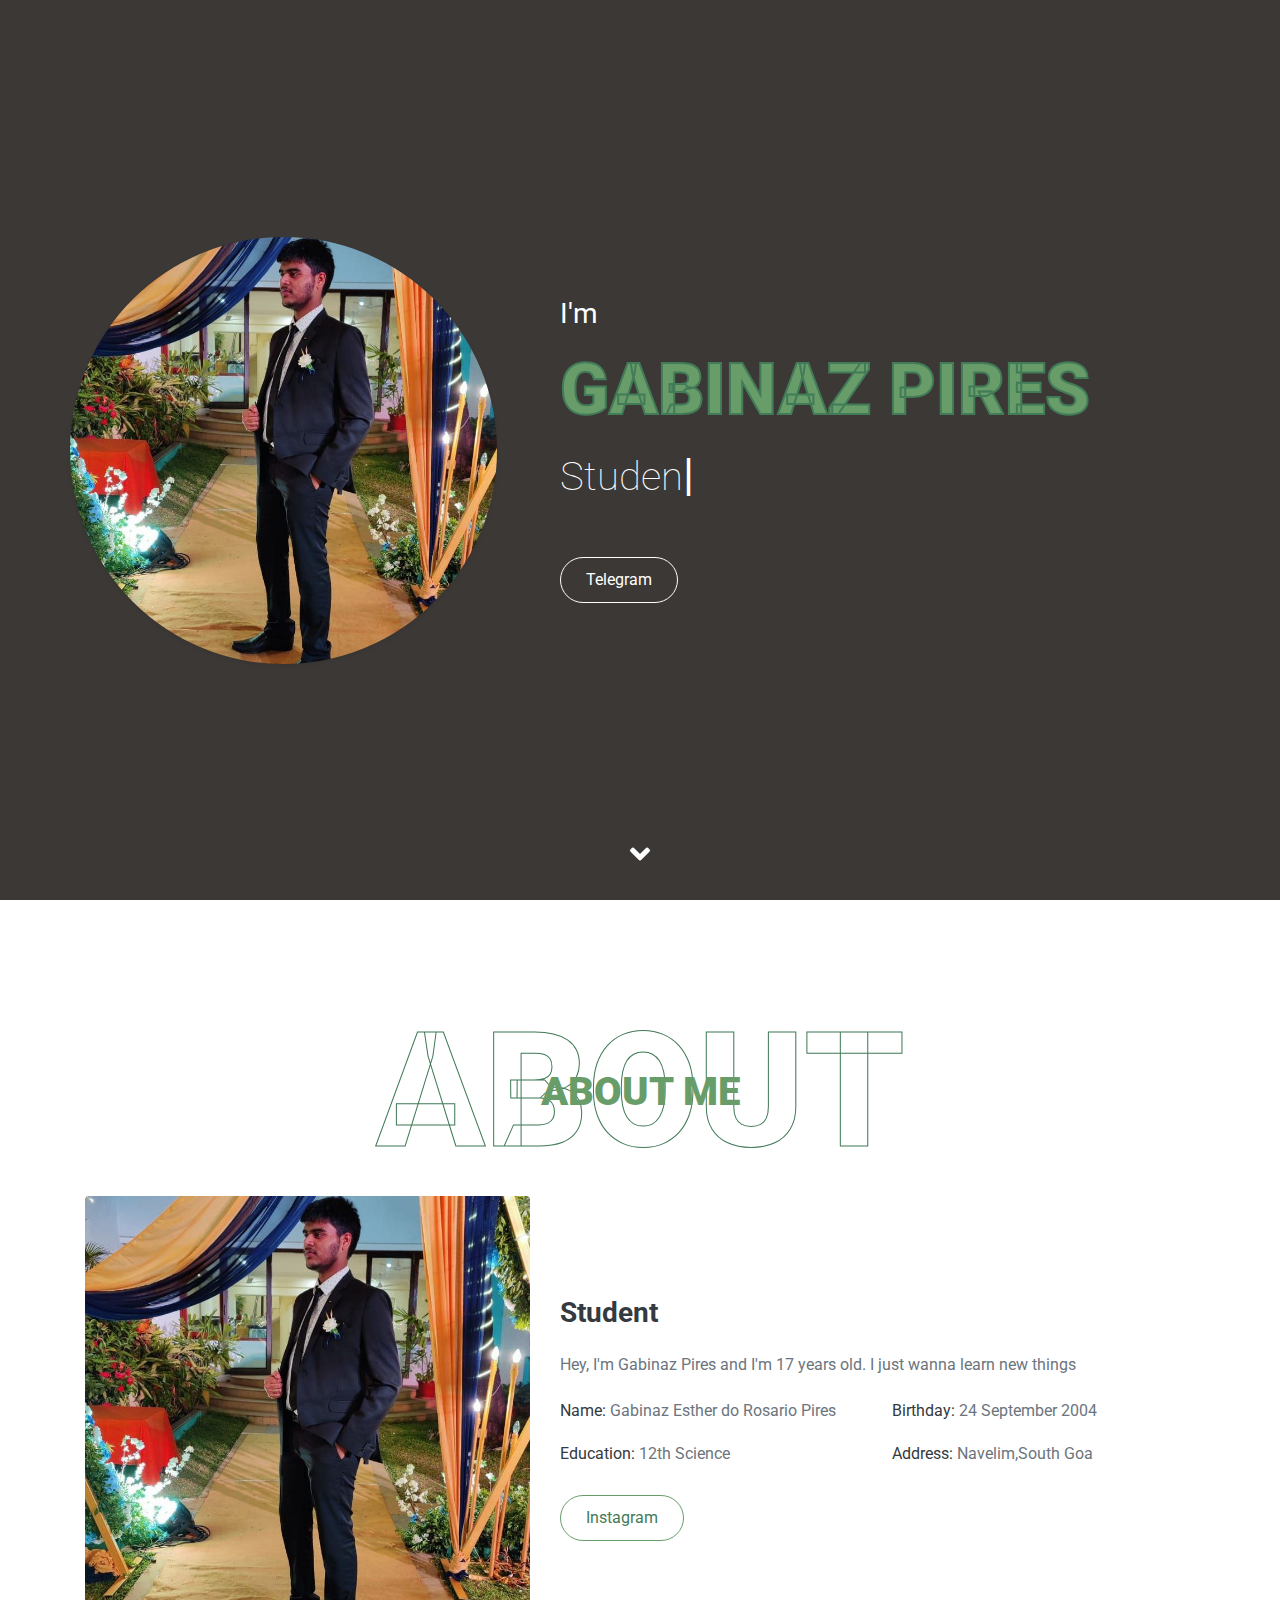
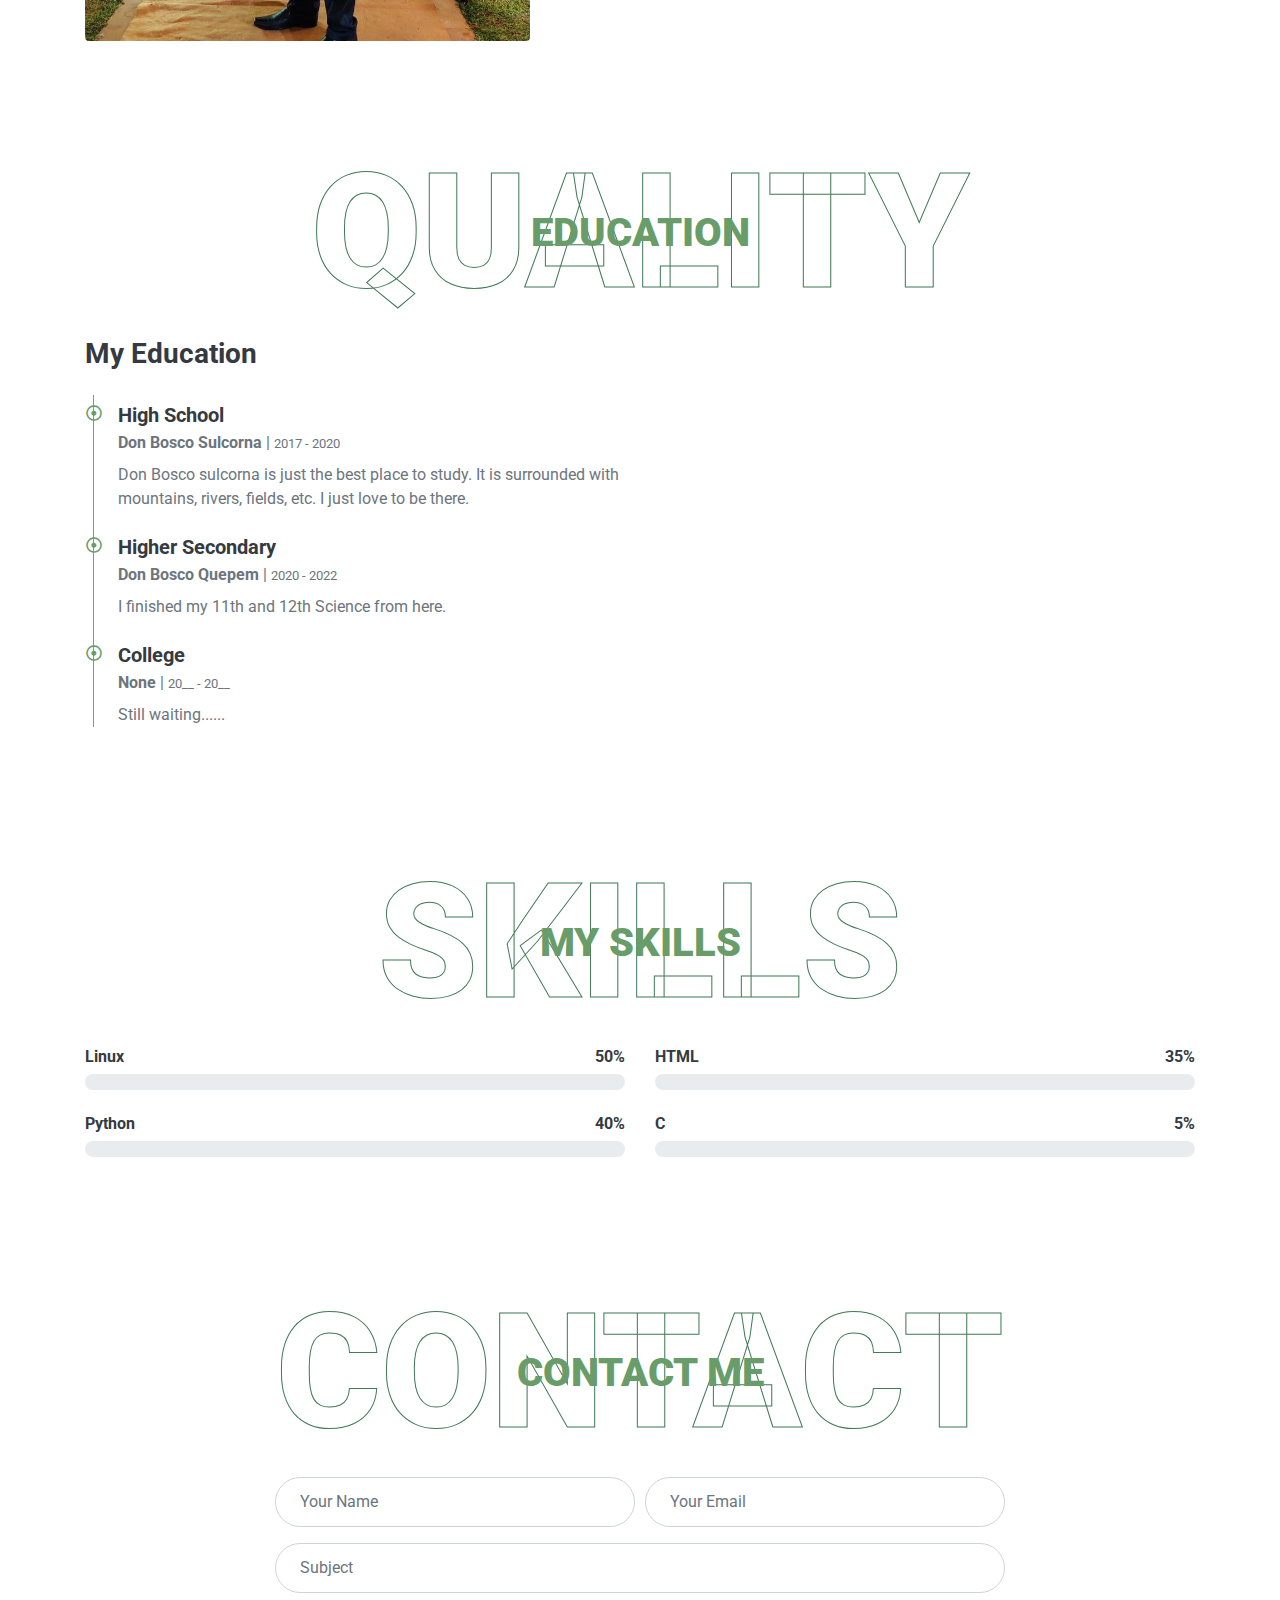
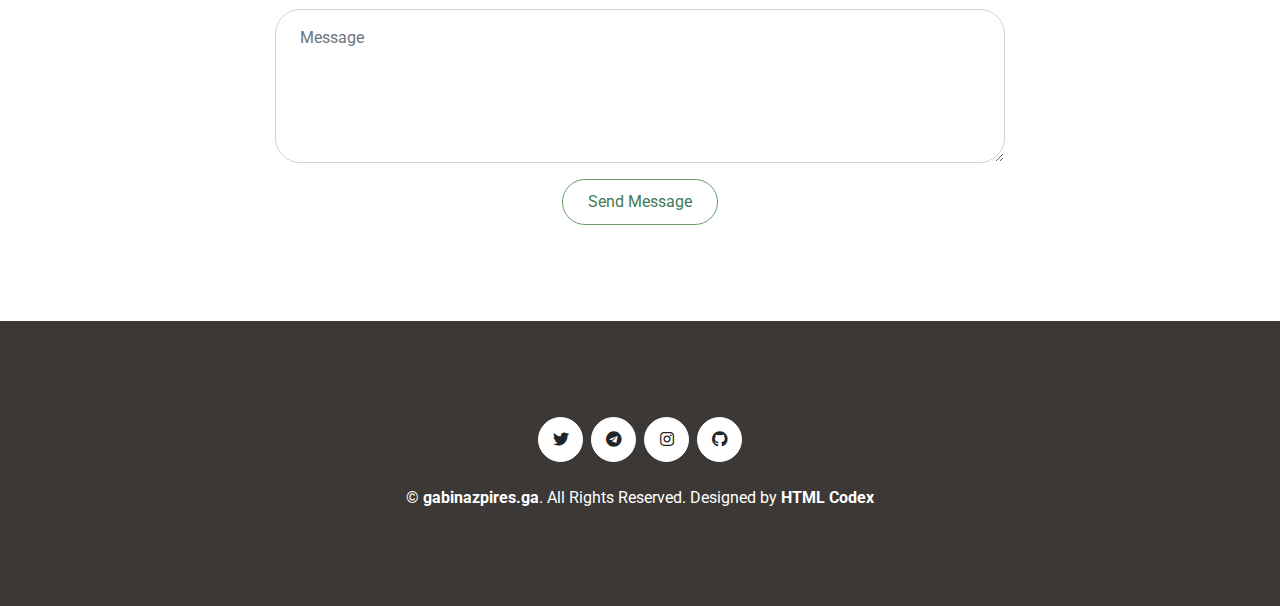
==== index.html @ 4948d2ba "new changes" ====
<!DOCTYPE html>
<html lang="en">

<head>
    <meta charset="utf-8">
    <title>Gabinaz Pires</title>
    <meta content="width=device-width, initial-scale=1.0" name="viewport">
    <meta content="Free HTML Templates" name="keywords">
    <meta content="Free HTML Templates" name="description">

    <!-- Favicon -->
    <link href="img/favicon.ico" rel="icon">

    <!-- Google Web Fonts -->
    <link rel="preconnect" href="https://fonts.gstatic.com">
    <link href="https://fonts.googleapis.com/css2?family=Roboto:wght@300;400;500;700;900&display=swap" rel="stylesheet"> 

    <!-- Font Awesome -->
    <link href="https://cdnjs.cloudflare.com/ajax/libs/font-awesome/5.10.0/css/all.min.css" rel="stylesheet">

    <!-- Libraries Stylesheet -->
    <link href="lib/owlcarousel/assets/owl.carousel.min.css" rel="stylesheet">
    <link href="lib/lightbox/css/lightbox.min.css" rel="stylesheet">

    <!-- Customized Bootstrap Stylesheet -->
    <link href="css/style.css" rel="stylesheet">
</head>

<body data-spy="scroll" data-target=".navbar" data-offset="51">
    <!-- Navbar Start -->
    <nav class="navbar fixed-top shadow-sm navbar-expand-lg bg-light navbar-light py-3 py-lg-0 px-lg-5">
        <a href="index.html" class="navbar-brand ml-lg-3">
            <h1 class="m-0 display-5"><span class="text-primary">Gabi</span>naz</h1>
        </a>
        <button type="button" class="navbar-toggler" data-toggle="collapse" data-target="#navbarCollapse">
            <span class="navbar-toggler-icon"></span>
        </button>
        <div class="collapse navbar-collapse px-lg-3" id="navbarCollapse">
            <div class="navbar-nav m-auto py-0">
                <a href="#home" class="nav-item nav-link active">Home</a>
                <a href="#about" class="nav-item nav-link">About</a>
                <a href="#qualification" class="nav-item nav-link">Quality</a>
                <a href="#skill" class="nav-item nav-link">Skill</a>
                <a href="#contact" class="nav-item nav-link">Contact</a>
            </div>
            <a href="" class="btn btn-outline-primary d-none d-lg-block">Home</a>
        </div>
    </nav>
    <!-- Navbar End -->

    <!-- Header Start -->
    <div class="container-fluid bg-primary d-flex align-items-center mb-5 py-5" id="home" style="min-height: 100vh;">
        <div class="container">
            <div class="row align-items-center">
                <div class="col-lg-5 px-5 pl-lg-0 pb-5 pb-lg-0">
                    <img class="img-fluid w-100 rounded-circle shadow-sm" src="img/profile.jpg" alt="">
                </div>
                <div class="col-lg-7 text-center text-lg-left">
                    <h3 class="text-white font-weight-normal mb-3">I'm</h3>
                    <h1 class="display-3 text-uppercase text-primary mb-2" style="-webkit-text-stroke: 2px #427B58;">Gabinaz Pires</h1>
                    <h1 class="typed-text-output d-inline font-weight-lighter text-white"></h1>
                    <div class="typed-text d-none">Student, Nerd, Linux user</div>
                    <div class="d-flex align-items-center justify-content-center justify-content-lg-start pt-5">
                        <a href="https://t.me/Thefatrat1402" class="btn btn-outline-light mr-5">Telegram</a>
                    </div>
                </div>
            </div>
        </div>
    </div>
    <!-- Header End -->


    <!-- About Start -->
    <div class="container-fluid py-5" id="about">
        <div class="container">
            <div class="position-relative d-flex align-items-center justify-content-center">
                <h1 class="display-1 text-uppercase text-white" style="-webkit-text-stroke: 1px #427B58;">About</h1>
                <h1 class="position-absolute text-uppercase text-primary">About Me</h1>
            </div>
            <div class="row align-items-center">
                <div class="col-lg-5 pb-4 pb-lg-0">
                    <img class="img-fluid rounded w-100" src="img/about.jpg" alt="">
                </div>
                <div class="col-lg-7">
                    <h3 class="mb-4">Student</h3>
                    <p>Hey, I'm Gabinaz Pires and I'm 17 years old. I just wanna learn new things </p>
                    <div class="row mb-3">
                        <div class="col-sm-6 py-2"><h6>Name: <span class="text-secondary">Gabinaz Esther do Rosario Pires</span></h6></div>
                        <div class="col-sm-6 py-2"><h6>Birthday: <span class="text-secondary">24 September 2004</span></h6></div>
                        <div class="col-sm-6 py-2"><h6>Education: <span class="text-secondary">12th Science</span></h6></div>
                        <div class="col-sm-6 py-2"><h6>Address: <span class="text-secondary">Navelim,South Goa</span></h6></div>
                    </div>
                    <a href="https://instagram.com/gabinazpires" class="btn btn-outline-primary mr-4">Instagram</a>
                </div>
            </div>
        </div>
    </div>
    <!-- About End -->


    <!-- Qualification Start -->
    <div class="container-fluid py-5" id="qualification">
        <div class="container">
            <div class="position-relative d-flex align-items-center justify-content-center">
                <h1 class="display-1 text-uppercase text-white" style="-webkit-text-stroke: 1px #427B58;">Quality</h1>
                <h1 class="position-absolute text-uppercase text-primary">Education</h1>
            </div>
            <div class="row align-items-center">
                <div class="col-lg-6">
                    <h3 class="mb-4">My Education</h3>
                    <div class="border-left border-primary pt-2 pl-4 ml-2">
                        <div class="position-relative mb-4">
                            <i class="far fa-dot-circle text-primary position-absolute" style="top: 2px; left: -32px;"></i>
                            <h5 class="font-weight-bold mb-1">High School</h5>
                            <p class="mb-2"><strong>Don Bosco Sulcorna</strong> | <small>2017 - 2020</small></p>
                            <p>Don Bosco sulcorna is just the best place to study. It is surrounded with mountains, rivers, fields, etc. I just love to be there.</p>
                        </div>
                        <div class="position-relative mb-4">
                            <i class="far fa-dot-circle text-primary position-absolute" style="top: 2px; left: -32px;"></i>
                            <h5 class="font-weight-bold mb-1">Higher Secondary</h5>
                            <p class="mb-2"><strong>Don Bosco Quepem</strong> | <small>2020 - 2022</small></p>
                            <p>I finished my 11th and 12th Science from here.</p>
                        </div>
                        <div class="position-relative mb-4">
                            <i class="far fa-dot-circle text-primary position-absolute" style="top: 2px; left: -32px;"></i>
                            <h5 class="font-weight-bold mb-1">College</h5>
                            <p class="mb-2"><strong>None</strong> | <small>20__ - 20__</small></p>
                            <p>Still waiting......</p>
                        </div>
                    </div>
                </div>
            </div>
        </div>
    </div>
    <!-- Qualification End -->


    <!-- Skill Start -->
    <div class="container-fluid py-5" id="skill">
        <div class="container">
            <div class="position-relative d-flex align-items-center justify-content-center">
                <h1 class="display-1 text-uppercase text-white" style="-webkit-text-stroke: 1px #427B58;">Skills</h1>
                <h1 class="position-absolute text-uppercase text-primary">My Skills</h1>
            </div>
            <div class="row align-items-center">
                <div class="col-md-6">
                    <div class="skill mb-4">
                        <div class="d-flex justify-content-between">
                            <h6 class="font-weight-bold">Linux</h6>
                            <h6 class="font-weight-bold">50%</h6>
                        </div>
                        <div class="progress">
                            <div class="progress-bar bg-primary" role="progressbar" aria-valuenow="50" aria-valuemin="0" aria-valuemax="100"></div>
                        </div>
                    </div>
                    <div class="skill mb-4">
                        <div class="d-flex justify-content-between">
                            <h6 class="font-weight-bold">Python</h6>
                            <h6 class="font-weight-bold">40%</h6>
                        </div>
                        <div class="progress">
                            <div class="progress-bar bg-warning" role="progressbar" aria-valuenow="40" aria-valuemin="0" aria-valuemax="100"></div>
                        </div>
                    </div>
                </div>
                <div class="col-md-6">
                    <div class="skill mb-4">
                        <div class="d-flex justify-content-between">
                            <h6 class="font-weight-bold">HTML</h6>
                            <h6 class="font-weight-bold">35%</h6>
                        </div>
                        <div class="progress">
                            <div class="progress-bar bg-danger" role="progressbar" aria-valuenow="35" aria-valuemin="0" aria-valuemax="100"></div>
                        </div>
                    </div>
                    <div class="skill mb-4">
                        <div class="d-flex justify-content-between">
                            <h6 class="font-weight-bold">C</h6>
                            <h6 class="font-weight-bold">5%</h6>
                        </div>
                        <div class="progress">
                            <div class="progress-bar bg-info" role="progressbar" aria-valuenow="5" aria-valuemin="0" aria-valuemax="100"></div>
                        </div>
                    </div>
                </div>
            </div>
        </div>
    </div>
    <!-- Skill End -->

    <!-- Contact Start -->
    <div class="container-fluid py-5" id="contact">
        <div class="container">
            <div class="position-relative d-flex align-items-center justify-content-center">
                <h1 class="display-1 text-uppercase text-white" style="-webkit-text-stroke: 1px #427B58;">Contact</h1>
                <h1 class="position-absolute text-uppercase text-primary">Contact Me</h1>
            </div>
            <div class="row justify-content-center">
                <div class="col-lg-8">
                    <div class="contact-form text-center">
                        <div id="success"></div>
                        <form name="sentMessage" id="contactForm" method="POST" action="https://mailthis.to/Gab">
                            <div class="form-row">
                                <div class="control-group col-sm-6">
                                    <input type="text" class="form-control p-4" id="name" placeholder="Your Name"
                                        required="required" data-validation-required-message="Please enter your name" />
                                    <p class="help-block text-danger"></p>
                                </div>
                                <div class="control-group col-sm-6">
                                    <input type="email" class="form-control p-4" id="email" placeholder="Your Email"
                                        required="required" data-validation-required-message="Please enter your email" />
                                    <p class="help-block text-danger"></p>
                                </div>
                            </div>
                            <div class="control-group">
                                <input type="text" class="form-control p-4" id="subject" placeholder="Subject"
                                    required="required" data-validation-required-message="Please enter a subject" />
                                <p class="help-block text-danger"></p>
                            </div>
                            <div class="control-group">
                                <textarea class="form-control py-3 px-4" rows="5" id="message" placeholder="Message"
                                    required="required"
                                    data-validation-required-message="Please enter your message"></textarea>
                                <p class="help-block text-danger"></p>
                            </div>
                            <div>
                                <button class="btn btn-outline-primary" type="submit" id="sendMessageButton">Send
                                    Message</button>
                            </div>
                        </form>
                    </div>
                </div>
            </div>
        </div>
    </div>
    <!-- Contact End -->


    <!-- Footer Start -->
    <div class="container-fluid bg-primary text-white mt-5 py-5 px-sm-3 px-md-5">
        <div class="container text-center py-5">
            <div class="d-flex justify-content-center mb-4">
                <a class="btn btn-light btn-social mr-2" href="https://twitter.com/GabinazP"><i class="fab fa-twitter"></i></a>
                <a class="btn btn-light btn-social mr-2" href="https://t.me/Thefatrat1402"><i class="fab fa-telegram"></i></a>
                <a class="btn btn-light btn-social mr-2" href="https://www.instagram.com/gabinazpires/"><i class="fab fa-instagram"></i></a>
                <a class="btn btn-light btn-social" href="https://github.com/thefatrat1402"><i class="fab fa-github"></i></a>
            </div>
            <p class="m-0">&copy; <a class="text-white font-weight-bold" href="https://gabinazpires.ga">gabinazpires.ga</a>. All Rights Reserved. Designed by <a class="text-white font-weight-bold" href="https://htmlcodex.com">HTML Codex</a>
            </p>
        </div>
    </div>
    <!-- Footer End -->

    <!-- Scroll to Bottom -->
    <i class="fa fa-2x fa-angle-down text-white scroll-to-bottom"></i>

    <!-- Back to Top -->
    <a href="#" class="btn btn-outline-dark px-0 back-to-top"><i class="fa fa-angle-double-up"></i></a>


    <!-- JavaScript Libraries -->
    <script src="https://code.jquery.com/jquery-3.4.1.min.js"></script>
    <script src="https://stackpath.bootstrapcdn.com/bootstrap/4.4.1/js/bootstrap.bundle.min.js"></script>
    <script src="lib/typed/typed.min.js"></script>
    <script src="lib/easing/easing.min.js"></script>
    <script src="lib/waypoints/waypoints.min.js"></script>
    <script src="lib/owlcarousel/owl.carousel.min.js"></script>
    <script src="lib/isotope/isotope.pkgd.min.js"></script>
    <script src="lib/lightbox/js/lightbox.min.js"></script>

    <!-- Contact Javascript File -->
    <script src="mail/jqBootstrapValidation.min.js"></script>
    <script src="mail/contact.js"></script>

    <!-- Template Javascript -->
    <script src="js/main.js"></script>
</body>

</html>
---- css/style.css ----
/******* Bootstrap Theming ********/
/*!
 * Bootstrap v4.5.3 (https://getbootstrap.com/)
 * Copyright 2011-2020 The Bootstrap Authors
 * Copyright 2011-2020 Twitter, Inc.
 * Licensed under MIT (https://github.com/twbs/bootstrap/blob/main/LICENSE)
 */
:root {
  --blue: #007bff;
  --indigo: #6610f2;
  --purple: #6f42c1;
  --pink: #e83e8c;
  --red: #dc3545;
  --orange: #fd7e14;
  --yellow: #ffc107;
  --green: #28a745;
  --teal: #20c997;
  --cyan: #17a2b8;
  --white: #fff;
  --gray: #6c757d;
  --gray-dark: #343a40;
  --primary: #0BCEAF;
  --secondary: #6c757d;
  --success: #28a745;
  --info: #17a2b8;
  --warning: #ffc107;
  --danger: #dc3545;
  --light: #ffffff;
  --dark: #343a40;
  --breakpoint-xs: 0;
  --breakpoint-sm: 576px;
  --breakpoint-md: 768px;
  --breakpoint-lg: 992px;
  --breakpoint-xl: 1200px;
  --font-family-sans-serif: "Roboto", sans-serif;
  --font-family-monospace: SFMono-Regular, Menlo, Monaco, Consolas, "Liberation Mono", "Courier New", monospace;
}

*,
*::before,
*::after {
  box-sizing: border-box;
}

html {
  font-family: sans-serif;
  line-height: 1.15;
  -webkit-text-size-adjust: 100%;
  -webkit-tap-highlight-color: rgba(0, 0, 0, 0);
}

article, aside, figcaption, figure, footer, header, hgroup, main, nav, section {
  display: block;
}

body {
  margin: 0;
  font-family: "Roboto", sans-serif;
  font-size: 1rem;
  font-weight: 400;
  line-height: 1.5;
  color: #6c757d;
  text-align: left;
  background-color: #ffffff;
}

[tabindex="-1"]:focus:not(:focus-visible) {
  outline: 0 !important;
}

hr {
  box-sizing: content-box;
  height: 0;
  overflow: visible;
}

h1, h2, h3, h4, h5, h6 {
  margin-top: 0;
  margin-bottom: 0.5rem;
}

p {
  margin-top: 0;
  margin-bottom: 1rem;
}

abbr[title],
abbr[data-original-title] {
  text-decoration: underline;
  text-decoration: underline dotted;
  cursor: help;
  border-bottom: 0;
  text-decoration-skip-ink: none;
}

address {
  margin-bottom: 1rem;
  font-style: normal;
  line-height: inherit;
}

ol,
ul,
dl {
  margin-top: 0;
  margin-bottom: 1rem;
}

ol ol,
ul ul,
ol ul,
ul ol {
  margin-bottom: 0;
}

dt {
  font-weight: 700;
}

dd {
  margin-bottom: .5rem;
  margin-left: 0;
}

blockquote {
  margin: 0 0 1rem;
}

b,
strong {
  font-weight: bolder;
}

small {
  font-size: 80%;
}

sub,
sup {
  position: relative;
  font-size: 75%;
  line-height: 0;
  vertical-align: baseline;
}

sub {
  bottom: -.25em;
}

sup {
  top: -.5em;
}

a {
  color: #0BCEAF;
  text-decoration: none;
  background-color: transparent;
}

a:hover {
  color: #078571;
  text-decoration: underline;
}

a:not([href]):not([class]) {
  color: inherit;
  text-decoration: none;
}

a:not([href]):not([class]):hover {
  color: inherit;
  text-decoration: none;
}

pre,
code,
kbd,
samp {
  font-family: SFMono-Regular, Menlo, Monaco, Consolas, "Liberation Mono", "Courier New", monospace;
  font-size: 1em;
}

pre {
  margin-top: 0;
  margin-bottom: 1rem;
  overflow: auto;
  -ms-overflow-style: scrollbar;
}

figure {
  margin: 0 0 1rem;
}

img {
  vertical-align: middle;
  border-style: none;
}

svg {
  overflow: hidden;
  vertical-align: middle;
}

table {
  border-collapse: collapse;
}

caption {
  padding-top: 0.75rem;
  padding-bottom: 0.75rem;
  color: #6c757d;
  text-align: left;
  caption-side: bottom;
}

th {
  text-align: inherit;
  text-align: -webkit-match-parent;
}

label {
  display: inline-block;
  margin-bottom: 0.5rem;
}

button {
  border-radius: 0;
}

button:focus {
  outline: 1px dotted;
  outline: 5px auto -webkit-focus-ring-color;
}

input,
button,
select,
optgroup,
textarea {
  margin: 0;
  font-family: inherit;
  font-size: inherit;
  line-height: inherit;
}

button,
input {
  overflow: visible;
}

button,
select {
  text-transform: none;
}

[role="button"] {
  cursor: pointer;
}

select {
  word-wrap: normal;
}

button,
[type="button"],
[type="reset"],
[type="submit"] {
  -webkit-appearance: button;
}

button:not(:disabled),
[type="button"]:not(:disabled),
[type="reset"]:not(:disabled),
[type="submit"]:not(:disabled) {
  cursor: pointer;
}

button::-moz-focus-inner,
[type="button"]::-moz-focus-inner,
[type="reset"]::-moz-focus-inner,
[type="submit"]::-moz-focus-inner {
  padding: 0;
  border-style: none;
}

input[type="radio"],
input[type="checkbox"] {
  box-sizing: border-box;
  padding: 0;
}

textarea {
  overflow: auto;
  resize: vertical;
}

fieldset {
  min-width: 0;
  padding: 0;
  margin: 0;
  border: 0;
}

legend {
  display: block;
  width: 100%;
  max-width: 100%;
  padding: 0;
  margin-bottom: .5rem;
  font-size: 1.5rem;
  line-height: inherit;
  color: inherit;
  white-space: normal;
}

@media (max-width: 1200px) {
  legend {
    font-size: calc(1.275rem + 0.3vw) ;
  }
}

progress {
  vertical-align: baseline;
}

[type="number"]::-webkit-inner-spin-button,
[type="number"]::-webkit-outer-spin-button {
  height: auto;
}

[type="search"] {
  outline-offset: -2px;
  -webkit-appearance: none;
}

[type="search"]::-webkit-search-decoration {
  -webkit-appearance: none;
}

::-webkit-file-upload-button {
  font: inherit;
  -webkit-appearance: button;
}

output {
  display: inline-block;
}

summary {
  display: list-item;
  cursor: pointer;
}

template {
  display: none;
}

[hidden] {
  display: none !important;
}

h1, h2, h3, h4, h5, h6,
.h1, .h2, .h3, .h4, .h5, .h6 {
  margin-bottom: 0.5rem;
  font-weight: 500;
  line-height: 1.2;
  color: #343a40;
}

h1, .h1 {
  font-size: 2.5rem;
}

@media (max-width: 1200px) {
  h1, .h1 {
    font-size: calc(1.375rem + 1.5vw) ;
  }
}

h2, .h2 {
  font-size: 2rem;
}

@media (max-width: 1200px) {
  h2, .h2 {
    font-size: calc(1.325rem + 0.9vw) ;
  }
}

h3, .h3 {
  font-size: 1.75rem;
}

@media (max-width: 1200px) {
  h3, .h3 {
    font-size: calc(1.3rem + 0.6vw) ;
  }
}

h4, .h4 {
  font-size: 1.5rem;
}

@media (max-width: 1200px) {
  h4, .h4 {
    font-size: calc(1.275rem + 0.3vw) ;
  }
}

h5, .h5 {
  font-size: 1.25rem;
}

h6, .h6 {
  font-size: 1rem;
}

.lead {
  font-size: 1.25rem;
  font-weight: 300;
}

.display-1 {
  font-size: 10rem;
  font-weight: 300;
  line-height: 1.2;
}

@media (max-width: 1200px) {
  .display-1 {
    font-size: calc(2.125rem + 10.5vw) ;
  }
}

.display-2 {
  font-size: 5.5rem;
  font-weight: 300;
  line-height: 1.2;
}

@media (max-width: 1200px) {
  .display-2 {
    font-size: calc(1.675rem + 5.1vw) ;
  }
}

.display-3 {
  font-size: 4.5rem;
  font-weight: 300;
  line-height: 1.2;
}

@media (max-width: 1200px) {
  .display-3 {
    font-size: calc(1.575rem + 3.9vw) ;
  }
}

.display-4 {
  font-size: 3.5rem;
  font-weight: 300;
  line-height: 1.2;
}

@media (max-width: 1200px) {
  .display-4 {
    font-size: calc(1.475rem + 2.7vw) ;
  }
}

hr {
  margin-top: 1rem;
  margin-bottom: 1rem;
  border: 0;
  border-top: 1px solid rgba(0, 0, 0, 0.1);
}

small,
.small {
  font-size: 80%;
  font-weight: 400;
}

mark,
.mark {
  padding: 0.2em;
  background-color: #fcf8e3;
}

.list-unstyled {
  padding-left: 0;
  list-style: none;
}

.list-inline {
  padding-left: 0;
  list-style: none;
}

.list-inline-item {
  display: inline-block;
}

.list-inline-item:not(:last-child) {
  margin-right: 0.5rem;
}

.initialism {
  font-size: 90%;
  text-transform: uppercase;
}

.blockquote {
  margin-bottom: 1rem;
  font-size: 1.25rem;
}

.blockquote-footer {
  display: block;
  font-size: 80%;
  color: #6c757d;
}

.blockquote-footer::before {
  content: "\2014\00A0";
}

.img-fluid {
  max-width: 100%;
  height: auto;
}

.img-thumbnail {
  padding: 0.25rem;
  background-color: #ffffff;
  border: 1px solid #dee2e6;
  border-radius: 0.25rem;
  max-width: 100%;
  height: auto;
}

.figure {
  display: inline-block;
}

.figure-img {
  margin-bottom: 0.5rem;
  line-height: 1;
}

.figure-caption {
  font-size: 90%;
  color: #6c757d;
}

code {
  font-size: 87.5%;
  color: #e83e8c;
  word-wrap: break-word;
}

a > code {
  color: inherit;
}

kbd {
  padding: 0.2rem 0.4rem;
  font-size: 87.5%;
  color: #fff;
  background-color: #212529;
  border-radius: 0.2rem;
}

kbd kbd {
  padding: 0;
  font-size: 100%;
  font-weight: 700;
}

pre {
  display: block;
  font-size: 87.5%;
  color: #212529;
}

pre code {
  font-size: inherit;
  color: inherit;
  word-break: normal;
}

.pre-scrollable {
  max-height: 340px;
  overflow-y: scroll;
}

.container,
.container-fluid,
.container-sm,
.container-md,
.container-lg,
.container-xl {
  width: 100%;
  padding-right: 15px;
  padding-left: 15px;
  margin-right: auto;
  margin-left: auto;
}

@media (min-width: 576px) {
  .container, .container-sm {
    max-width: 540px;
  }
}

@media (min-width: 768px) {
  .container, .container-sm, .container-md {
    max-width: 720px;
  }
}

@media (min-width: 992px) {
  .container, .container-sm, .container-md, .container-lg {
    max-width: 960px;
  }
}

@media (min-width: 1200px) {
  .container, .container-sm, .container-md, .container-lg, .container-xl {
    max-width: 1140px;
  }
}

.row {
  display: flex;
  flex-wrap: wrap;
  margin-right: -15px;
  margin-left: -15px;
}

.no-gutters {
  margin-right: 0;
  margin-left: 0;
}

.no-gutters > .col,
.no-gutters > [class*="col-"] {
  padding-right: 0;
  padding-left: 0;
}

.col-1, .col-2, .col-3, .col-4, .col-5, .col-6, .col-7, .col-8, .col-9, .col-10, .col-11, .col-12, .col,
.col-auto, .col-sm-1, .col-sm-2, .col-sm-3, .col-sm-4, .col-sm-5, .col-sm-6, .col-sm-7, .col-sm-8, .col-sm-9, .col-sm-10, .col-sm-11, .col-sm-12, .col-sm,
.col-sm-auto, .col-md-1, .col-md-2, .col-md-3, .col-md-4, .col-md-5, .col-md-6, .col-md-7, .col-md-8, .col-md-9, .col-md-10, .col-md-11, .col-md-12, .col-md,
.col-md-auto, .col-lg-1, .col-lg-2, .col-lg-3, .col-lg-4, .col-lg-5, .col-lg-6, .col-lg-7, .col-lg-8, .col-lg-9, .col-lg-10, .col-lg-11, .col-lg-12, .col-lg,
.col-lg-auto, .col-xl-1, .col-xl-2, .col-xl-3, .col-xl-4, .col-xl-5, .col-xl-6, .col-xl-7, .col-xl-8, .col-xl-9, .col-xl-10, .col-xl-11, .col-xl-12, .col-xl,
.col-xl-auto {
  position: relative;
  width: 100%;
  padding-right: 15px;
  padding-left: 15px;
}

.col {
  flex-basis: 0;
  flex-grow: 1;
  max-width: 100%;
}

.row-cols-1 > * {
  flex: 0 0 100%;
  max-width: 100%;
}

.row-cols-2 > * {
  flex: 0 0 50%;
  max-width: 50%;
}

.row-cols-3 > * {
  flex: 0 0 33.33333%;
  max-width: 33.33333%;
}

.row-cols-4 > * {
  flex: 0 0 25%;
  max-width: 25%;
}

.row-cols-5 > * {
  flex: 0 0 20%;
  max-width: 20%;
}

.row-cols-6 > * {
  flex: 0 0 16.66667%;
  max-width: 16.66667%;
}

.col-auto {
  flex: 0 0 auto;
  width: auto;
  max-width: 100%;
}

.col-1 {
  flex: 0 0 8.33333%;
  max-width: 8.33333%;
}

.col-2 {
  flex: 0 0 16.66667%;
  max-width: 16.66667%;
}

.col-3 {
  flex: 0 0 25%;
  max-width: 25%;
}

.col-4 {
  flex: 0 0 33.33333%;
  max-width: 33.33333%;
}

.col-5 {
  flex: 0 0 41.66667%;
  max-width: 41.66667%;
}

.col-6 {
  flex: 0 0 50%;
  max-width: 50%;
}

.col-7 {
  flex: 0 0 58.33333%;
  max-width: 58.33333%;
}

.col-8 {
  flex: 0 0 66.66667%;
  max-width: 66.66667%;
}

.col-9 {
  flex: 0 0 75%;
  max-width: 75%;
}

.col-10 {
  flex: 0 0 83.33333%;
  max-width: 83.33333%;
}

.col-11 {
  flex: 0 0 91.66667%;
  max-width: 91.66667%;
}

.col-12 {
  flex: 0 0 100%;
  max-width: 100%;
}

.order-first {
  order: -1;
}

.order-last {
  order: 13;
}

.order-0 {
  order: 0;
}

.order-1 {
  order: 1;
}

.order-2 {
  order: 2;
}

.order-3 {
  order: 3;
}

.order-4 {
  order: 4;
}

.order-5 {
  order: 5;
}

.order-6 {
  order: 6;
}

.order-7 {
  order: 7;
}

.order-8 {
  order: 8;
}

.order-9 {
  order: 9;
}

.order-10 {
  order: 10;
}

.order-11 {
  order: 11;
}

.order-12 {
  order: 12;
}

.offset-1 {
  margin-left: 8.33333%;
}

.offset-2 {
  margin-left: 16.66667%;
}

.offset-3 {
  margin-left: 25%;
}

.offset-4 {
  margin-left: 33.33333%;
}

.offset-5 {
  margin-left: 41.66667%;
}

.offset-6 {
  margin-left: 50%;
}

.offset-7 {
  margin-left: 58.33333%;
}

.offset-8 {
  margin-left: 66.66667%;
}

.offset-9 {
  margin-left: 75%;
}

.offset-10 {
  margin-left: 83.33333%;
}

.offset-11 {
  margin-left: 91.66667%;
}

@media (min-width: 576px) {
  .col-sm {
    flex-basis: 0;
    flex-grow: 1;
    max-width: 100%;
  }
  .row-cols-sm-1 > * {
    flex: 0 0 100%;
    max-width: 100%;
  }
  .row-cols-sm-2 > * {
    flex: 0 0 50%;
    max-width: 50%;
  }
  .row-cols-sm-3 > * {
    flex: 0 0 33.33333%;
    max-width: 33.33333%;
  }
  .row-cols-sm-4 > * {
    flex: 0 0 25%;
    max-width: 25%;
  }
  .row-cols-sm-5 > * {
    flex: 0 0 20%;
    max-width: 20%;
  }
  .row-cols-sm-6 > * {
    flex: 0 0 16.66667%;
    max-width: 16.66667%;
  }
  .col-sm-auto {
    flex: 0 0 auto;
    width: auto;
    max-width: 100%;
  }
  .col-sm-1 {
    flex: 0 0 8.33333%;
    max-width: 8.33333%;
  }
  .col-sm-2 {
    flex: 0 0 16.66667%;
    max-width: 16.66667%;
  }
  .col-sm-3 {
    flex: 0 0 25%;
    max-width: 25%;
  }
  .col-sm-4 {
    flex: 0 0 33.33333%;
    max-width: 33.33333%;
  }
  .col-sm-5 {
    flex: 0 0 41.66667%;
    max-width: 41.66667%;
  }
  .col-sm-6 {
    flex: 0 0 50%;
    max-width: 50%;
  }
  .col-sm-7 {
    flex: 0 0 58.33333%;
    max-width: 58.33333%;
  }
  .col-sm-8 {
    flex: 0 0 66.66667%;
    max-width: 66.66667%;
  }
  .col-sm-9 {
    flex: 0 0 75%;
    max-width: 75%;
  }
  .col-sm-10 {
    flex: 0 0 83.33333%;
    max-width: 83.33333%;
  }
  .col-sm-11 {
    flex: 0 0 91.66667%;
    max-width: 91.66667%;
  }
  .col-sm-12 {
    flex: 0 0 100%;
    max-width: 100%;
  }
  .order-sm-first {
    order: -1;
  }
  .order-sm-last {
    order: 13;
  }
  .order-sm-0 {
    order: 0;
  }
  .order-sm-1 {
    order: 1;
  }
  .order-sm-2 {
    order: 2;
  }
  .order-sm-3 {
    order: 3;
  }
  .order-sm-4 {
    order: 4;
  }
  .order-sm-5 {
    order: 5;
  }
  .order-sm-6 {
    order: 6;
  }
  .order-sm-7 {
    order: 7;
  }
  .order-sm-8 {
    order: 8;
  }
  .order-sm-9 {
    order: 9;
  }
  .order-sm-10 {
    order: 10;
  }
  .order-sm-11 {
    order: 11;
  }
  .order-sm-12 {
    order: 12;
  }
  .offset-sm-0 {
    margin-left: 0;
  }
  .offset-sm-1 {
    margin-left: 8.33333%;
  }
  .offset-sm-2 {
    margin-left: 16.66667%;
  }
  .offset-sm-3 {
    margin-left: 25%;
  }
  .offset-sm-4 {
    margin-left: 33.33333%;
  }
  .offset-sm-5 {
    margin-left: 41.66667%;
  }
  .offset-sm-6 {
    margin-left: 50%;
  }
  .offset-sm-7 {
    margin-left: 58.33333%;
  }
  .offset-sm-8 {
    margin-left: 66.66667%;
  }
  .offset-sm-9 {
    margin-left: 75%;
  }
  .offset-sm-10 {
    margin-left: 83.33333%;
  }
  .offset-sm-11 {
    margin-left: 91.66667%;
  }
}

@media (min-width: 768px) {
  .col-md {
    flex-basis: 0;
    flex-grow: 1;
    max-width: 100%;
  }
  .row-cols-md-1 > * {
    flex: 0 0 100%;
    max-width: 100%;
  }
  .row-cols-md-2 > * {
    flex: 0 0 50%;
    max-width: 50%;
  }
  .row-cols-md-3 > * {
    flex: 0 0 33.33333%;
    max-width: 33.33333%;
  }
  .row-cols-md-4 > * {
    flex: 0 0 25%;
    max-width: 25%;
  }
  .row-cols-md-5 > * {
    flex: 0 0 20%;
    max-width: 20%;
  }
  .row-cols-md-6 > * {
    flex: 0 0 16.66667%;
    max-width: 16.66667%;
  }
  .col-md-auto {
    flex: 0 0 auto;
    width: auto;
    max-width: 100%;
  }
  .col-md-1 {
    flex: 0 0 8.33333%;
    max-width: 8.33333%;
  }
  .col-md-2 {
    flex: 0 0 16.66667%;
    max-width: 16.66667%;
  }
  .col-md-3 {
    flex: 0 0 25%;
    max-width: 25%;
  }
  .col-md-4 {
    flex: 0 0 33.33333%;
    max-width: 33.33333%;
  }
  .col-md-5 {
    flex: 0 0 41.66667%;
    max-width: 41.66667%;
  }
  .col-md-6 {
    flex: 0 0 50%;
    max-width: 50%;
  }
  .col-md-7 {
    flex: 0 0 58.33333%;
    max-width: 58.33333%;
  }
  .col-md-8 {
    flex: 0 0 66.66667%;
    max-width: 66.66667%;
  }
  .col-md-9 {
    flex: 0 0 75%;
    max-width: 75%;
  }
  .col-md-10 {
    flex: 0 0 83.33333%;
    max-width: 83.33333%;
  }
  .col-md-11 {
    flex: 0 0 91.66667%;
    max-width: 91.66667%;
  }
  .col-md-12 {
    flex: 0 0 100%;
    max-width: 100%;
  }
  .order-md-first {
    order: -1;
  }
  .order-md-last {
    order: 13;
  }
  .order-md-0 {
    order: 0;
  }
  .order-md-1 {
    order: 1;
  }
  .order-md-2 {
    order: 2;
  }
  .order-md-3 {
    order: 3;
  }
  .order-md-4 {
    order: 4;
  }
  .order-md-5 {
    order: 5;
  }
  .order-md-6 {
    order: 6;
  }
  .order-md-7 {
    order: 7;
  }
  .order-md-8 {
    order: 8;
  }
  .order-md-9 {
    order: 9;
  }
  .order-md-10 {
    order: 10;
  }
  .order-md-11 {
    order: 11;
  }
  .order-md-12 {
    order: 12;
  }
  .offset-md-0 {
    margin-left: 0;
  }
  .offset-md-1 {
    margin-left: 8.33333%;
  }
  .offset-md-2 {
    margin-left: 16.66667%;
  }
  .offset-md-3 {
    margin-left: 25%;
  }
  .offset-md-4 {
    margin-left: 33.33333%;
  }
  .offset-md-5 {
    margin-left: 41.66667%;
  }
  .offset-md-6 {
    margin-left: 50%;
  }
  .offset-md-7 {
    margin-left: 58.33333%;
  }
  .offset-md-8 {
    margin-left: 66.66667%;
  }
  .offset-md-9 {
    margin-left: 75%;
  }
  .offset-md-10 {
    margin-left: 83.33333%;
  }
  .offset-md-11 {
    margin-left: 91.66667%;
  }
}

@media (min-width: 992px) {
  .col-lg {
    flex-basis: 0;
    flex-grow: 1;
    max-width: 100%;
  }
  .row-cols-lg-1 > * {
    flex: 0 0 100%;
    max-width: 100%;
  }
  .row-cols-lg-2 > * {
    flex: 0 0 50%;
    max-width: 50%;
  }
  .row-cols-lg-3 > * {
    flex: 0 0 33.33333%;
    max-width: 33.33333%;
  }
  .row-cols-lg-4 > * {
    flex: 0 0 25%;
    max-width: 25%;
  }
  .row-cols-lg-5 > * {
    flex: 0 0 20%;
    max-width: 20%;
  }
  .row-cols-lg-6 > * {
    flex: 0 0 16.66667%;
    max-width: 16.66667%;
  }
  .col-lg-auto {
    flex: 0 0 auto;
    width: auto;
    max-width: 100%;
  }
  .col-lg-1 {
    flex: 0 0 8.33333%;
    max-width: 8.33333%;
  }
  .col-lg-2 {
    flex: 0 0 16.66667%;
    max-width: 16.66667%;
  }
  .col-lg-3 {
    flex: 0 0 25%;
    max-width: 25%;
  }
  .col-lg-4 {
    flex: 0 0 33.33333%;
    max-width: 33.33333%;
  }
  .col-lg-5 {
    flex: 0 0 41.66667%;
    max-width: 41.66667%;
  }
  .col-lg-6 {
    flex: 0 0 50%;
    max-width: 50%;
  }
  .col-lg-7 {
    flex: 0 0 58.33333%;
    max-width: 58.33333%;
  }
  .col-lg-8 {
    flex: 0 0 66.66667%;
    max-width: 66.66667%;
  }
  .col-lg-9 {
    flex: 0 0 75%;
    max-width: 75%;
  }
  .col-lg-10 {
    flex: 0 0 83.33333%;
    max-width: 83.33333%;
  }
  .col-lg-11 {
    flex: 0 0 91.66667%;
    max-width: 91.66667%;
  }
  .col-lg-12 {
    flex: 0 0 100%;
    max-width: 100%;
  }
  .order-lg-first {
    order: -1;
  }
  .order-lg-last {
    order: 13;
  }
  .order-lg-0 {
    order: 0;
  }
  .order-lg-1 {
    order: 1;
  }
  .order-lg-2 {
    order: 2;
  }
  .order-lg-3 {
    order: 3;
  }
  .order-lg-4 {
    order: 4;
  }
  .order-lg-5 {
    order: 5;
  }
  .order-lg-6 {
    order: 6;
  }
  .order-lg-7 {
    order: 7;
  }
  .order-lg-8 {
    order: 8;
  }
  .order-lg-9 {
    order: 9;
  }
  .order-lg-10 {
    order: 10;
  }
  .order-lg-11 {
    order: 11;
  }
  .order-lg-12 {
    order: 12;
  }
  .offset-lg-0 {
    margin-left: 0;
  }
  .offset-lg-1 {
    margin-left: 8.33333%;
  }
  .offset-lg-2 {
    margin-left: 16.66667%;
  }
  .offset-lg-3 {
    margin-left: 25%;
  }
  .offset-lg-4 {
    margin-left: 33.33333%;
  }
  .offset-lg-5 {
    margin-left: 41.66667%;
  }
  .offset-lg-6 {
    margin-left: 50%;
  }
  .offset-lg-7 {
    margin-left: 58.33333%;
  }
  .offset-lg-8 {
    margin-left: 66.66667%;
  }
  .offset-lg-9 {
    margin-left: 75%;
  }
  .offset-lg-10 {
    margin-left: 83.33333%;
  }
  .offset-lg-11 {
    margin-left: 91.66667%;
  }
}

@media (min-width: 1200px) {
  .col-xl {
    flex-basis: 0;
    flex-grow: 1;
    max-width: 100%;
  }
  .row-cols-xl-1 > * {
    flex: 0 0 100%;
    max-width: 100%;
  }
  .row-cols-xl-2 > * {
    flex: 0 0 50%;
    max-width: 50%;
  }
  .row-cols-xl-3 > * {
    flex: 0 0 33.33333%;
    max-width: 33.33333%;
  }
  .row-cols-xl-4 > * {
    flex: 0 0 25%;
    max-width: 25%;
  }
  .row-cols-xl-5 > * {
    flex: 0 0 20%;
    max-width: 20%;
  }
  .row-cols-xl-6 > * {
    flex: 0 0 16.66667%;
    max-width: 16.66667%;
  }
  .col-xl-auto {
    flex: 0 0 auto;
    width: auto;
    max-width: 100%;
  }
  .col-xl-1 {
    flex: 0 0 8.33333%;
    max-width: 8.33333%;
  }
  .col-xl-2 {
    flex: 0 0 16.66667%;
    max-width: 16.66667%;
  }
  .col-xl-3 {
    flex: 0 0 25%;
    max-width: 25%;
  }
  .col-xl-4 {
    flex: 0 0 33.33333%;
    max-width: 33.33333%;
  }
  .col-xl-5 {
    flex: 0 0 41.66667%;
    max-width: 41.66667%;
  }
  .col-xl-6 {
    flex: 0 0 50%;
    max-width: 50%;
  }
  .col-xl-7 {
    flex: 0 0 58.33333%;
    max-width: 58.33333%;
  }
  .col-xl-8 {
    flex: 0 0 66.66667%;
    max-width: 66.66667%;
  }
  .col-xl-9 {
    flex: 0 0 75%;
    max-width: 75%;
  }
  .col-xl-10 {
    flex: 0 0 83.33333%;
    max-width: 83.33333%;
  }
  .col-xl-11 {
    flex: 0 0 91.66667%;
    max-width: 91.66667%;
  }
  .col-xl-12 {
    flex: 0 0 100%;
    max-width: 100%;
  }
  .order-xl-first {
    order: -1;
  }
  .order-xl-last {
    order: 13;
  }
  .order-xl-0 {
    order: 0;
  }
  .order-xl-1 {
    order: 1;
  }
  .order-xl-2 {
    order: 2;
  }
  .order-xl-3 {
    order: 3;
  }
  .order-xl-4 {
    order: 4;
  }
  .order-xl-5 {
    order: 5;
  }
  .order-xl-6 {
    order: 6;
  }
  .order-xl-7 {
    order: 7;
  }
  .order-xl-8 {
    order: 8;
  }
  .order-xl-9 {
    order: 9;
  }
  .order-xl-10 {
    order: 10;
  }
  .order-xl-11 {
    order: 11;
  }
  .order-xl-12 {
    order: 12;
  }
  .offset-xl-0 {
    margin-left: 0;
  }
  .offset-xl-1 {
    margin-left: 8.33333%;
  }
  .offset-xl-2 {
    margin-left: 16.66667%;
  }
  .offset-xl-3 {
    margin-left: 25%;
  }
  .offset-xl-4 {
    margin-left: 33.33333%;
  }
  .offset-xl-5 {
    margin-left: 41.66667%;
  }
  .offset-xl-6 {
    margin-left: 50%;
  }
  .offset-xl-7 {
    margin-left: 58.33333%;
  }
  .offset-xl-8 {
    margin-left: 66.66667%;
  }
  .offset-xl-9 {
    margin-left: 75%;
  }
  .offset-xl-10 {
    margin-left: 83.33333%;
  }
  .offset-xl-11 {
    margin-left: 91.66667%;
  }
}

.table {
  width: 100%;
  margin-bottom: 1rem;
  color: #6c757d;
}

.table th,
.table td {
  padding: 0.75rem;
  vertical-align: top;
  border-top: 1px solid #dee2e6;
}

.table thead th {
  vertical-align: bottom;
  border-bottom: 2px solid #dee2e6;
}

.table tbody + tbody {
  border-top: 2px solid #dee2e6;
}

.table-sm th,
.table-sm td {
  padding: 0.3rem;
}

.table-bordered {
  border: 1px solid #dee2e6;
}

.table-bordered th,
.table-bordered td {
  border: 1px solid #dee2e6;
}

.table-bordered thead th,
.table-bordered thead td {
  border-bottom-width: 2px;
}

.table-borderless th,
.table-borderless td,
.table-borderless thead th,
.table-borderless tbody + tbody {
  border: 0;
}

.table-striped tbody tr:nth-of-type(odd) {
  background-color: rgba(0, 0, 0, 0.05);
}

.table-hover tbody tr:hover {
  color: #6c757d;
  background-color: rgba(0, 0, 0, 0.075);
}

.table-primary,
.table-primary > th,
.table-primary > td {
  background-color: #bbf1e9;
}

.table-primary th,
.table-primary td,
.table-primary thead th,
.table-primary tbody + tbody {
  border-color: #80e6d5;
}

.table-hover .table-primary:hover {
  background-color: #a6ede2;
}

.table-hover .table-primary:hover > td,
.table-hover .table-primary:hover > th {
  background-color: #a6ede2;
}

.table-secondary,
.table-secondary > th,
.table-secondary > td {
  background-color: #d6d8db;
}

.table-secondary th,
.table-secondary td,
.table-secondary thead th,
.table-secondary tbody + tbody {
  border-color: #b3b7bb;
}

.table-hover .table-secondary:hover {
  background-color: #c8cbcf;
}

.table-hover .table-secondary:hover > td,
.table-hover .table-secondary:hover > th {
  background-color: #c8cbcf;
}

.table-success,
.table-success > th,
.table-success > td {
  background-color: #c3e6cb;
}

.table-success th,
.table-success td,
.table-success thead th,
.table-success tbody + tbody {
  border-color: #8fd19e;
}

.table-hover .table-success:hover {
  background-color: #b1dfbb;
}

.table-hover .table-success:hover > td,
.table-hover .table-success:hover > th {
  background-color: #b1dfbb;
}

.table-info,
.table-info > th,
.table-info > td {
  background-color: #bee5eb;
}

.table-info th,
.table-info td,
.table-info thead th,
.table-info tbody + tbody {
  border-color: #86cfda;
}

.table-hover .table-info:hover {
  background-color: #abdde5;
}

.table-hover .table-info:hover > td,
.table-hover .table-info:hover > th {
  background-color: #abdde5;
}

.table-warning,
.table-warning > th,
.table-warning > td {
  background-color: #ffeeba;
}

.table-warning th,
.table-warning td,
.table-warning thead th,
.table-warning tbody + tbody {
  border-color: #ffdf7e;
}

.table-hover .table-warning:hover {
  background-color: #ffe8a1;
}

.table-hover .table-warning:hover > td,
.table-hover .table-warning:hover > th {
  background-color: #ffe8a1;
}

.table-danger,
.table-danger > th,
.table-danger > td {
  background-color: #f5c6cb;
}

.table-danger th,
.table-danger td,
.table-danger thead th,
.table-danger tbody + tbody {
  border-color: #ed969e;
}

.table-hover .table-danger:hover {
  background-color: #f1b0b7;
}

.table-hover .table-danger:hover > td,
.table-hover .table-danger:hover > th {
  background-color: #f1b0b7;
}

.table-light,
.table-light > th,
.table-light > td {
  background-color: white;
}

.table-light th,
.table-light td,
.table-light thead th,
.table-light tbody + tbody {
  border-color: white;
}

.table-hover .table-light:hover {
  background-color: #f2f2f2;
}

.table-hover .table-light:hover > td,
.table-hover .table-light:hover > th {
  background-color: #f2f2f2;
}

.table-dark,
.table-dark > th,
.table-dark > td {
  background-color: #c6c8ca;
}

.table-dark th,
.table-dark td,
.table-dark thead th,
.table-dark tbody + tbody {
  border-color: #95999c;
}

.table-hover .table-dark:hover {
  background-color: #b9bbbe;
}

.table-hover .table-dark:hover > td,
.table-hover .table-dark:hover > th {
  background-color: #b9bbbe;
}

.table-active,
.table-active > th,
.table-active > td {
  background-color: rgba(0, 0, 0, 0.075);
}

.table-hover .table-active:hover {
  background-color: rgba(0, 0, 0, 0.075);
}

.table-hover .table-active:hover > td,
.table-hover .table-active:hover > th {
  background-color: rgba(0, 0, 0, 0.075);
}

.table .thead-dark th {
  color: #fff;
  background-color: #343a40;
  border-color: #454d55;
}

.table .thead-light th {
  color: #495057;
  background-color: #e9ecef;
  border-color: #dee2e6;
}

.table-dark {
  color: #fff;
  background-color: #343a40;
}

.table-dark th,
.table-dark td,
.table-dark thead th {
  border-color: #454d55;
}

.table-dark.table-bordered {
  border: 0;
}

.table-dark.table-striped tbody tr:nth-of-type(odd) {
  background-color: rgba(255, 255, 255, 0.05);
}

.table-dark.table-hover tbody tr:hover {
  color: #fff;
  background-color: rgba(255, 255, 255, 0.075);
}

@media (max-width: 575.98px) {
  .table-responsive-sm {
    display: block;
    width: 100%;
    overflow-x: auto;
    -webkit-overflow-scrolling: touch;
  }
  .table-responsive-sm > .table-bordered {
    border: 0;
  }
}

@media (max-width: 767.98px) {
  .table-responsive-md {
    display: block;
    width: 100%;
    overflow-x: auto;
    -webkit-overflow-scrolling: touch;
  }
  .table-responsive-md > .table-bordered {
    border: 0;
  }
}

@media (max-width: 991.98px) {
  .table-responsive-lg {
    display: block;
    width: 100%;
    overflow-x: auto;
    -webkit-overflow-scrolling: touch;
  }
  .table-responsive-lg > .table-bordered {
    border: 0;
  }
}

@media (max-width: 1199.98px) {
  .table-responsive-xl {
    display: block;
    width: 100%;
    overflow-x: auto;
    -webkit-overflow-scrolling: touch;
  }
  .table-responsive-xl > .table-bordered {
    border: 0;
  }
}

.table-responsive {
  display: block;
  width: 100%;
  overflow-x: auto;
  -webkit-overflow-scrolling: touch;
}

.table-responsive > .table-bordered {
  border: 0;
}

.form-control {
  display: block;
  width: 100%;
  height: calc(1.5em + 0.75rem + 2px);
  padding: 0.375rem 0.75rem;
  font-size: 1rem;
  font-weight: 400;
  line-height: 1.5;
  color: #495749;
  background-color: #fff;
  background-clip: padding-box;
  border: 1px solid #ced4da;
  border-radius: 0.25rem;
  transition: border-color 0.15s ease-in-out, box-shadow 0.15s ease-in-out;
}

@media (prefers-reduced-motion: reduce) {
  .form-control {
    transition: none;
  }
}

.form-control::-ms-expand {
  background-color: transparent;
  border: 0;
}

.form-control:-moz-focusring {
  color: transparent;
  text-shadow: 0 0 0 #495057;
}

.form-control:focus {
  color: #495057;
  background-color: #fff;
  border-color: #00ff2a;
  outline: 0;
  box-shadow: 0 0 0 0.2rem rgba(11, 206, 175, 0.25);
}

.form-control::placeholder {
  color: #6c757d;
  opacity: 1;
}

.form-control:disabled, .form-control[readonly] {
  background-color: #e9ecef;
  opacity: 1;
}

input[type="date"].form-control,
input[type="time"].form-control,
input[type="datetime-local"].form-control,
input[type="month"].form-control {
  appearance: none;
}

select.form-control:focus::-ms-value {
  color: #495057;
  background-color: #fff;
}

.form-control-file,
.form-control-range {
  display: block;
  width: 100%;
}

.col-form-label {
  padding-top: calc(0.375rem + 1px);
  padding-bottom: calc(0.375rem + 1px);
  margin-bottom: 0;
  font-size: inherit;
  line-height: 1.5;
}

.col-form-label-lg {
  padding-top: calc(0.5rem + 1px);
  padding-bottom: calc(0.5rem + 1px);
  font-size: 1.25rem;
  line-height: 1.5;
}

.col-form-label-sm {
  padding-top: calc(0.25rem + 1px);
  padding-bottom: calc(0.25rem + 1px);
  font-size: 0.875rem;
  line-height: 1.5;
}

.form-control-plaintext {
  display: block;
  width: 100%;
  padding: 0.375rem 0;
  margin-bottom: 0;
  font-size: 1rem;
  line-height: 1.5;
  color: #6c757d;
  background-color: transparent;
  border: solid transparent;
  border-width: 1px 0;
}

.form-control-plaintext.form-control-sm, .form-control-plaintext.form-control-lg {
  padding-right: 0;
  padding-left: 0;
}

.form-control-sm {
  height: calc(1.5em + 0.5rem + 2px);
  padding: 0.25rem 0.5rem;
  font-size: 0.875rem;
  line-height: 1.5;
  border-radius: 0.2rem;
}

.form-control-lg {
  height: calc(1.5em + 1rem + 2px);
  padding: 0.5rem 1rem;
  font-size: 1.25rem;
  line-height: 1.5;
  border-radius: 0.3rem;
}

select.form-control[size], select.form-control[multiple] {
  height: auto;
}

textarea.form-control {
  height: auto;
}

.form-group {
  margin-bottom: 1rem;
}

.form-text {
  display: block;
  margin-top: 0.25rem;
}

.form-row {
  display: flex;
  flex-wrap: wrap;
  margin-right: -5px;
  margin-left: -5px;
}

.form-row > .col,
.form-row > [class*="col-"] {
  padding-right: 5px;
  padding-left: 5px;
}

.form-check {
  position: relative;
  display: block;
  padding-left: 1.25rem;
}

.form-check-input {
  position: absolute;
  margin-top: 0.3rem;
  margin-left: -1.25rem;
}

.form-check-input[disabled] ~ .form-check-label,
.form-check-input:disabled ~ .form-check-label {
  color: #6c757d;
}

.form-check-label {
  margin-bottom: 0;
}

.form-check-inline {
  display: inline-flex;
  align-items: center;
  padding-left: 0;
  margin-right: 0.75rem;
}

.form-check-inline .form-check-input {
  position: static;
  margin-top: 0;
  margin-right: 0.3125rem;
  margin-left: 0;
}

.valid-feedback {
  display: none;
  width: 100%;
  margin-top: 0.25rem;
  font-size: 80%;
  color: #28a745;
}

.valid-tooltip {
  position: absolute;
  top: 100%;
  left: 0;
  z-index: 5;
  display: none;
  max-width: 100%;
  padding: 0.25rem 0.5rem;
  margin-top: .1rem;
  font-size: 0.875rem;
  line-height: 1.5;
  color: #fff;
  background-color: rgba(40, 167, 69, 0.9);
  border-radius: 0.25rem;
}

.was-validated :valid ~ .valid-feedback,
.was-validated :valid ~ .valid-tooltip,
.is-valid ~ .valid-feedback,
.is-valid ~ .valid-tooltip {
  display: block;
}

.was-validated .form-control:valid, .form-control.is-valid {
  border-color: #00ff3c;
  padding-right: calc(1.5em + 0.75rem);
  background-image: url("data:image/svg+xml,%3csvg xmlns='http://www.w3.org/2000/svg' width='8' height='8' viewBox='0 0 8 8'%3e%3cpath fill='%2328a745' d='M2.3 6.73L.6 4.53c-.4-1.04.46-1.4 1.1-.8l1.1 1.4 3.4-3.8c.6-.63 1.6-.27 1.2.7l-4 4.6c-.43.5-.8.4-1.1.1z'/%3e%3c/svg%3e");
  background-repeat: no-repeat;
  background-position: right calc(0.375em + 0.1875rem) center;
  background-size: calc(0.75em + 0.375rem) calc(0.75em + 0.375rem);
}

.was-validated .form-control:valid:focus, .form-control.is-valid:focus {
  border-color: #05eb3b;
  box-shadow: 0 0 0 0.2rem rgba(40, 167, 69, 0.25);
}

.was-validated textarea.form-control:valid, textarea.form-control.is-valid {
  padding-right: calc(1.5em + 0.75rem);
  background-position: top calc(0.375em + 0.1875rem) right calc(0.375em + 0.1875rem);
}

.was-validated .custom-select:valid, .custom-select.is-valid {
  border-color: #28a745;
  padding-right: calc(0.75em + 2.3125rem);
  background: url("data:image/svg+xml,%3csvg xmlns='http://www.w3.org/2000/svg' width='4' height='5' viewBox='0 0 4 5'%3e%3cpath fill='%23343a40' d='M2 0L0 2h4zm0 5L0 3h4z'/%3e%3c/svg%3e") no-repeat right 0.75rem center/8px 10px, url("data:image/svg+xml,%3csvg xmlns='http://www.w3.org/2000/svg' width='8' height='8' viewBox='0 0 8 8'%3e%3cpath fill='%2328a745' d='M2.3 6.73L.6 4.53c-.4-1.04.46-1.4 1.1-.8l1.1 1.4 3.4-3.8c.6-.63 1.6-.27 1.2.7l-4 4.6c-.43.5-.8.4-1.1.1z'/%3e%3c/svg%3e") #fff no-repeat center right 1.75rem/calc(0.75em + 0.375rem) calc(0.75em + 0.375rem);
}

.was-validated .custom-select:valid:focus, .custom-select.is-valid:focus {
  border-color: #28a745;
  box-shadow: 0 0 0 0.2rem rgba(40, 167, 69, 0.25);
}

.was-validated .form-check-input:valid ~ .form-check-label, .form-check-input.is-valid ~ .form-check-label {
  color: #28a745;
}

.was-validated .form-check-input:valid ~ .valid-feedback,
.was-validated .form-check-input:valid ~ .valid-tooltip, .form-check-input.is-valid ~ .valid-feedback,
.form-check-input.is-valid ~ .valid-tooltip {
  display: block;
}

.was-validated .custom-control-input:valid ~ .custom-control-label, .custom-control-input.is-valid ~ .custom-control-label {
  color: #28a745;
}

.was-validated .custom-control-input:valid ~ .custom-control-label::before, .custom-control-input.is-valid ~ .custom-control-label::before {
  border-color: #28a745;
}

.was-validated .custom-control-input:valid:checked ~ .custom-control-label::before, .custom-control-input.is-valid:checked ~ .custom-control-label::before {
  border-color: #34ce57;
  background-color: #34ce57;
}

.was-validated .custom-control-input:valid:focus ~ .custom-control-label::before, .custom-control-input.is-valid:focus ~ .custom-control-label::before {
  box-shadow: 0 0 0 0.2rem rgba(40, 167, 69, 0.25);
}

.was-validated .custom-control-input:valid:focus:not(:checked) ~ .custom-control-label::before, .custom-control-input.is-valid:focus:not(:checked) ~ .custom-control-label::before {
  border-color: #28a745;
}

.was-validated .custom-file-input:valid ~ .custom-file-label, .custom-file-input.is-valid ~ .custom-file-label {
  border-color: #28a745;
}

.was-validated .custom-file-input:valid:focus ~ .custom-file-label, .custom-file-input.is-valid:focus ~ .custom-file-label {
  border-color: #28a745;
  box-shadow: 0 0 0 0.2rem rgba(40, 167, 69, 0.25);
}

.invalid-feedback {
  display: none;
  width: 100%;
  margin-top: 0.25rem;
  font-size: 80%;
  color: #dc3545;
}

.invalid-tooltip {
  position: absolute;
  top: 100%;
  left: 0;
  z-index: 5;
  display: none;
  max-width: 100%;
  padding: 0.25rem 0.5rem;
  margin-top: .1rem;
  font-size: 0.875rem;
  line-height: 1.5;
  color: #fff;
  background-color: rgba(220, 53, 69, 0.9);
  border-radius: 0.25rem;
}

.was-validated :invalid ~ .invalid-feedback,
.was-validated :invalid ~ .invalid-tooltip,
.is-invalid ~ .invalid-feedback,
.is-invalid ~ .invalid-tooltip {
  display: block;
}

.was-validated .form-control:invalid, .form-control.is-invalid {
  border-color: #dc3545;
  padding-right: calc(1.5em + 0.75rem);
  background-image: url("data:image/svg+xml,%3csvg xmlns='http://www.w3.org/2000/svg' width='12' height='12' fill='none' stroke='%23dc3545' viewBox='0 0 12 12'%3e%3ccircle cx='6' cy='6' r='4.5'/%3e%3cpath stroke-linejoin='round' d='M5.8 3.6h.4L6 6.5z'/%3e%3ccircle cx='6' cy='8.2' r='.6' fill='%23dc3545' stroke='none'/%3e%3c/svg%3e");
  background-repeat: no-repeat;
  background-position: right calc(0.375em + 0.1875rem) center;
  background-size: calc(0.75em + 0.375rem) calc(0.75em + 0.375rem);
}

.was-validated .form-control:invalid:focus, .form-control.is-invalid:focus {
  border-color: #dc3545;
  box-shadow: 0 0 0 0.2rem rgba(220, 53, 69, 0.25);
}

.was-validated textarea.form-control:invalid, textarea.form-control.is-invalid {
  padding-right: calc(1.5em + 0.75rem);
  background-position: top calc(0.375em + 0.1875rem) right calc(0.375em + 0.1875rem);
}

.was-validated .custom-select:invalid, .custom-select.is-invalid {
  border-color: #dc3545;
  padding-right: calc(0.75em + 2.3125rem);
  background: url("data:image/svg+xml,%3csvg xmlns='http://www.w3.org/2000/svg' width='4' height='5' viewBox='0 0 4 5'%3e%3cpath fill='%23343a40' d='M2 0L0 2h4zm0 5L0 3h4z'/%3e%3c/svg%3e") no-repeat right 0.75rem center/8px 10px, url("data:image/svg+xml,%3csvg xmlns='http://www.w3.org/2000/svg' width='12' height='12' fill='none' stroke='%23dc3545' viewBox='0 0 12 12'%3e%3ccircle cx='6' cy='6' r='4.5'/%3e%3cpath stroke-linejoin='round' d='M5.8 3.6h.4L6 6.5z'/%3e%3ccircle cx='6' cy='8.2' r='.6' fill='%23dc3545' stroke='none'/%3e%3c/svg%3e") #fff no-repeat center right 1.75rem/calc(0.75em + 0.375rem) calc(0.75em + 0.375rem);
}

.was-validated .custom-select:invalid:focus, .custom-select.is-invalid:focus {
  border-color: #dc3545;
  box-shadow: 0 0 0 0.2rem rgba(220, 53, 69, 0.25);
}

.was-validated .form-check-input:invalid ~ .form-check-label, .form-check-input.is-invalid ~ .form-check-label {
  color: #dc3545;
}

.was-validated .form-check-input:invalid ~ .invalid-feedback,
.was-validated .form-check-input:invalid ~ .invalid-tooltip, .form-check-input.is-invalid ~ .invalid-feedback,
.form-check-input.is-invalid ~ .invalid-tooltip {
  display: block;
}

.was-validated .custom-control-input:invalid ~ .custom-control-label, .custom-control-input.is-invalid ~ .custom-control-label {
  color: #dc3545;
}

.was-validated .custom-control-input:invalid ~ .custom-control-label::before, .custom-control-input.is-invalid ~ .custom-control-label::before {
  border-color: #dc3545;
}

.was-validated .custom-control-input:invalid:checked ~ .custom-control-label::before, .custom-control-input.is-invalid:checked ~ .custom-control-label::before {
  border-color: #e4606d;
  background-color: #e4606d;
}

.was-validated .custom-control-input:invalid:focus ~ .custom-control-label::before, .custom-control-input.is-invalid:focus ~ .custom-control-label::before {
  box-shadow: 0 0 0 0.2rem rgba(220, 53, 69, 0.25);
}

.was-validated .custom-control-input:invalid:focus:not(:checked) ~ .custom-control-label::before, .custom-control-input.is-invalid:focus:not(:checked) ~ .custom-control-label::before {
  border-color: #dc3545;
}

.was-validated .custom-file-input:invalid ~ .custom-file-label, .custom-file-input.is-invalid ~ .custom-file-label {
  border-color: #dc3545;
}

.was-validated .custom-file-input:invalid:focus ~ .custom-file-label, .custom-file-input.is-invalid:focus ~ .custom-file-label {
  border-color: #dc3545;
  box-shadow: 0 0 0 0.2rem rgba(220, 53, 69, 0.25);
}

.form-inline {
  display: flex;
  flex-flow: row wrap;
  align-items: center;
}

.form-inline .form-check {
  width: 100%;
}

@media (min-width: 576px) {
  .form-inline label {
    display: flex;
    align-items: center;
    justify-content: center;
    margin-bottom: 0;
  }
  .form-inline .form-group {
    display: flex;
    flex: 0 0 auto;
    flex-flow: row wrap;
    align-items: center;
    margin-bottom: 0;
  }
  .form-inline .form-control {
    display: inline-block;
    width: auto;
    vertical-align: middle;
  }
  .form-inline .form-control-plaintext {
    display: inline-block;
  }
  .form-inline .input-group,
  .form-inline .custom-select {
    width: auto;
  }
  .form-inline .form-check {
    display: flex;
    align-items: center;
    justify-content: center;
    width: auto;
    padding-left: 0;
  }
  .form-inline .form-check-input {
    position: relative;
    flex-shrink: 0;
    margin-top: 0;
    margin-right: 0.25rem;
    margin-left: 0;
  }
  .form-inline .custom-control {
    align-items: center;
    justify-content: center;
  }
  .form-inline .custom-control-label {
    margin-bottom: 0;
  }
}

.btn {
  display: inline-block;
  font-weight: 400;
  color: #6c757d;
  text-align: center;
  vertical-align: middle;
  user-select: none;
  background-color: transparent;
  border: 1px solid transparent;
  padding: 0.375rem 0.75rem;
  font-size: 1rem;
  line-height: 1.5;
  border-radius: 0.25rem;
  transition: color 0.15s ease-in-out, background-color 0.15s ease-in-out, border-color 0.15s ease-in-out, box-shadow 0.15s ease-in-out;
}

@media (prefers-reduced-motion: reduce) {
  .btn {
    transition: none;
  }
}

.btn:hover {
  color: #6c757d;
  text-decoration: none;
}

.btn:focus, .btn.focus {
  outline: 0;
  box-shadow: 0 0 0 0.2rem rgba(11, 206, 175, 0.25);
}

.btn.disabled, .btn:disabled {
  opacity: 0.65;
}

.btn:not(:disabled):not(.disabled) {
  cursor: pointer;
}

a.btn.disabled,
fieldset:disabled a.btn {
  pointer-events: none;
}

.btn-primary {
  color: #fff;
  background-color: #0BCEAF;
  border-color: #0BCEAF;
}

.btn-primary:hover {
  color: #fff;
  background-color: #09aa90;
  border-color: #089e86;
}

.btn-primary:focus, .btn-primary.focus {
  color: #fff;
  background-color: #09aa90;
  border-color: #089e86;
  box-shadow: 0 0 0 0.2rem rgba(48, 213, 187, 0.5);
}

.btn-primary.disabled, .btn-primary:disabled {
  color: #fff;
  background-color: #0BCEAF;
  border-color: #0BCEAF;
}

.btn-primary:not(:disabled):not(.disabled):active, .btn-primary:not(:disabled):not(.disabled).active,
.show > .btn-primary.dropdown-toggle {
  color: #fff;
  background-color: #089e86;
  border-color: #08917c;
}

.btn-primary:not(:disabled):not(.disabled):active:focus, .btn-primary:not(:disabled):not(.disabled).active:focus,
.show > .btn-primary.dropdown-toggle:focus {
  box-shadow: 0 0 0 0.2rem rgba(48, 213, 187, 0.5);
}

.btn-secondary {
  color: #fff;
  background-color: #6c757d;
  border-color: #6c757d;
}

.btn-secondary:hover {
  color: #fff;
  background-color: #5a6268;
  border-color: #545b62;
}

.btn-secondary:focus, .btn-secondary.focus {
  color: #fff;
  background-color: #5a6268;
  border-color: #545b62;
  box-shadow: 0 0 0 0.2rem rgba(130, 138, 145, 0.5);
}

.btn-secondary.disabled, .btn-secondary:disabled {
  color: #fff;
  background-color: #6c757d;
  border-color: #6c757d;
}

.btn-secondary:not(:disabled):not(.disabled):active, .btn-secondary:not(:disabled):not(.disabled).active,
.show > .btn-secondary.dropdown-toggle {
  color: #fff;
  background-color: #545b62;
  border-color: #4e555b;
}

.btn-secondary:not(:disabled):not(.disabled):active:focus, .btn-secondary:not(:disabled):not(.disabled).active:focus,
.show > .btn-secondary.dropdown-toggle:focus {
  box-shadow: 0 0 0 0.2rem rgba(130, 138, 145, 0.5);
}

.btn-success {
  color: #fff;
  background-color: #28a745;
  border-color: #28a745;
}

.btn-success:hover {
  color: #fff;
  background-color: #218838;
  border-color: #1e7e34;
}

.btn-success:focus, .btn-success.focus {
  color: #fff;
  background-color: #218838;
  border-color: #1e7e34;
  box-shadow: 0 0 0 0.2rem rgba(72, 180, 97, 0.5);
}

.btn-success.disabled, .btn-success:disabled {
  color: #fff;
  background-color: #28a745;
  border-color: #28a745;
}

.btn-success:not(:disabled):not(.disabled):active, .btn-success:not(:disabled):not(.disabled).active,
.show > .btn-success.dropdown-toggle {
  color: #fff;
  background-color: #1e7e34;
  border-color: #1c7430;
}

.btn-success:not(:disabled):not(.disabled):active:focus, .btn-success:not(:disabled):not(.disabled).active:focus,
.show > .btn-success.dropdown-toggle:focus {
  box-shadow: 0 0 0 0.2rem rgba(72, 180, 97, 0.5);
}

.btn-info {
  color: #fff;
  background-color: #17a2b8;
  border-color: #17a2b8;
}

.btn-info:hover {
  color: #fff;
  background-color: #138496;
  border-color: #117a8b;
}

.btn-info:focus, .btn-info.focus {
  color: #fff;
  background-color: #138496;
  border-color: #117a8b;
  box-shadow: 0 0 0 0.2rem rgba(58, 176, 195, 0.5);
}

.btn-info.disabled, .btn-info:disabled {
  color: #fff;
  background-color: #17a2b8;
  border-color: #17a2b8;
}

.btn-info:not(:disabled):not(.disabled):active, .btn-info:not(:disabled):not(.disabled).active,
.show > .btn-info.dropdown-toggle {
  color: #fff;
  background-color: #117a8b;
  border-color: #10707f;
}

.btn-info:not(:disabled):not(.disabled):active:focus, .btn-info:not(:disabled):not(.disabled).active:focus,
.show > .btn-info.dropdown-toggle:focus {
  box-shadow: 0 0 0 0.2rem rgba(58, 176, 195, 0.5);
}

.btn-warning {
  color: #212529;
  background-color: #ffc107;
  border-color: #ffc107;
}

.btn-warning:hover {
  color: #212529;
  background-color: #e0a800;
  border-color: #d39e00;
}

.btn-warning:focus, .btn-warning.focus {
  color: #212529;
  background-color: #e0a800;
  border-color: #d39e00;
  box-shadow: 0 0 0 0.2rem rgba(222, 170, 12, 0.5);
}

.btn-warning.disabled, .btn-warning:disabled {
  color: #212529;
  background-color: #ffc107;
  border-color: #ffc107;
}

.btn-warning:not(:disabled):not(.disabled):active, .btn-warning:not(:disabled):not(.disabled).active,
.show > .btn-warning.dropdown-toggle {
  color: #212529;
  background-color: #d39e00;
  border-color: #c69500;
}

.btn-warning:not(:disabled):not(.disabled):active:focus, .btn-warning:not(:disabled):not(.disabled).active:focus,
.show > .btn-warning.dropdown-toggle:focus {
  box-shadow: 0 0 0 0.2rem rgba(222, 170, 12, 0.5);
}

.btn-danger {
  color: #fff;
  background-color: #dc3545;
  border-color: #dc3545;
}

.btn-danger:hover {
  color: #fff;
  background-color: #c82333;
  border-color: #bd2130;
}

.btn-danger:focus, .btn-danger.focus {
  color: #fff;
  background-color: #c82333;
  border-color: #bd2130;
  box-shadow: 0 0 0 0.2rem rgba(225, 83, 97, 0.5);
}

.btn-danger.disabled, .btn-danger:disabled {
  color: #fff;
  background-color: #dc3545;
  border-color: #dc3545;
}

.btn-danger:not(:disabled):not(.disabled):active, .btn-danger:not(:disabled):not(.disabled).active,
.show > .btn-danger.dropdown-toggle {
  color: #fff;
  background-color: #bd2130;
  border-color: #b21f2d;
}

.btn-danger:not(:disabled):not(.disabled):active:focus, .btn-danger:not(:disabled):not(.disabled).active:focus,
.show > .btn-danger.dropdown-toggle:focus {
  box-shadow: 0 0 0 0.2rem rgba(225, 83, 97, 0.5);
}

.btn-light {
  color: #212529;
  background-color: #ffffff;
  border-color: #ffffff;
}

.btn-light:hover {
  color: #212529;
  background-color: #ececec;
  border-color: #e6e6e6;
}

.btn-light:focus, .btn-light.focus {
  color: #212529;
  background-color: #ececec;
  border-color: #e6e6e6;
  box-shadow: 0 0 0 0.2rem rgba(222, 222, 223, 0.5);
}

.btn-light.disabled, .btn-light:disabled {
  color: #212529;
  background-color: #ffffff;
  border-color: #ffffff;
}

.btn-light:not(:disabled):not(.disabled):active, .btn-light:not(:disabled):not(.disabled).active,
.show > .btn-light.dropdown-toggle {
  color: #212529;
  background-color: #e6e6e6;
  border-color: #dfdfdf;
}

.btn-light:not(:disabled):not(.disabled):active:focus, .btn-light:not(:disabled):not(.disabled).active:focus,
.show > .btn-light.dropdown-toggle:focus {
  box-shadow: 0 0 0 0.2rem rgba(222, 222, 223, 0.5);
}

.btn-dark {
  color: #fff;
  background-color: #343a40;
  border-color: #343a40;
}

.btn-dark:hover {
  color: #fff;
  background-color: #23272b;
  border-color: #1d2124;
}

.btn-dark:focus, .btn-dark.focus {
  color: #fff;
  background-color: #23272b;
  border-color: #1d2124;
  box-shadow: 0 0 0 0.2rem rgba(82, 88, 93, 0.5);
}

.btn-dark.disabled, .btn-dark:disabled {
  color: #fff;
  background-color: #343a40;
  border-color: #343a40;
}

.btn-dark:not(:disabled):not(.disabled):active, .btn-dark:not(:disabled):not(.disabled).active,
.show > .btn-dark.dropdown-toggle {
  color: #fff;
  background-color: #1d2124;
  border-color: #171a1d;
}

.btn-dark:not(:disabled):not(.disabled):active:focus, .btn-dark:not(:disabled):not(.disabled).active:focus,
.show > .btn-dark.dropdown-toggle:focus {
  box-shadow: 0 0 0 0.2rem rgba(82, 88, 93, 0.5);
}

.btn-outline-primary {
  color: #427B58;
  border-color: #689D6A;
}

.btn-outline-primary:hover {
  color: #fff;
  background-color: #689D6A;
  border-color: #689D6A;
}

.btn-outline-primary:focus, .btn-outline-primary.focus {
  box-shadow: 0 0 0 0.2rem rgba(11, 206, 175, 0.5);
}

.btn-outline-primary.disabled, .btn-outline-primary:disabled {
  color: #0BCEAF;
  background-color: transparent;
}

.btn-outline-primary:not(:disabled):not(.disabled):active, .btn-outline-primary:not(:disabled):not(.disabled).active,
.show > .btn-outline-primary.dropdown-toggle {
  color: #fff;
  background-color: #0BCEAF;
  border-color: #0BCEAF;
}

.btn-outline-primary:not(:disabled):not(.disabled):active:focus, .btn-outline-primary:not(:disabled):not(.disabled).active:focus,
.show > .btn-outline-primary.dropdown-toggle:focus {
  box-shadow: 0 0 0 0.2rem rgba(11, 206, 175, 0.5);
}

.btn-outline-secondary {
  color: #6c757d;
  border-color: #6c757d;
}

.btn-outline-secondary:hover {
  color: #fff;
  background-color: #6c757d;
  border-color: #6c757d;
}

.btn-outline-secondary:focus, .btn-outline-secondary.focus {
  box-shadow: 0 0 0 0.2rem rgba(108, 117, 125, 0.5);
}

.btn-outline-secondary.disabled, .btn-outline-secondary:disabled {
  color: #6c757d;
  background-color: transparent;
}

.btn-outline-secondary:not(:disabled):not(.disabled):active, .btn-outline-secondary:not(:disabled):not(.disabled).active,
.show > .btn-outline-secondary.dropdown-toggle {
  color: #fff;
  background-color: #6c757d;
  border-color: #6c757d;
}

.btn-outline-secondary:not(:disabled):not(.disabled):active:focus, .btn-outline-secondary:not(:disabled):not(.disabled).active:focus,
.show > .btn-outline-secondary.dropdown-toggle:focus {
  box-shadow: 0 0 0 0.2rem rgba(108, 117, 125, 0.5);
}

.btn-outline-success {
  color: #28a745;
  border-color: #28a745;
}

.btn-outline-success:hover {
  color: #fff;
  background-color: #28a745;
  border-color: #28a745;
}

.btn-outline-success:focus, .btn-outline-success.focus {
  box-shadow: 0 0 0 0.2rem rgba(40, 167, 69, 0.5);
}

.btn-outline-success.disabled, .btn-outline-success:disabled {
  color: #28a745;
  background-color: transparent;
}

.btn-outline-success:not(:disabled):not(.disabled):active, .btn-outline-success:not(:disabled):not(.disabled).active,
.show > .btn-outline-success.dropdown-toggle {
  color: #fff;
  background-color: #28a745;
  border-color: #28a745;
}

.btn-outline-success:not(:disabled):not(.disabled):active:focus, .btn-outline-success:not(:disabled):not(.disabled).active:focus,
.show > .btn-outline-success.dropdown-toggle:focus {
  box-shadow: 0 0 0 0.2rem rgba(40, 167, 69, 0.5);
}

.btn-outline-info {
  color: #17a2b8;
  border-color: #17a2b8;
}

.btn-outline-info:hover {
  color: #fff;
  background-color: #17a2b8;
  border-color: #17a2b8;
}

.btn-outline-info:focus, .btn-outline-info.focus {
  box-shadow: 0 0 0 0.2rem rgba(23, 162, 184, 0.5);
}

.btn-outline-info.disabled, .btn-outline-info:disabled {
  color: #17a2b8;
  background-color: transparent;
}

.btn-outline-info:not(:disabled):not(.disabled):active, .btn-outline-info:not(:disabled):not(.disabled).active,
.show > .btn-outline-info.dropdown-toggle {
  color: #fff;
  background-color: #17a2b8;
  border-color: #17a2b8;
}

.btn-outline-info:not(:disabled):not(.disabled):active:focus, .btn-outline-info:not(:disabled):not(.disabled).active:focus,
.show > .btn-outline-info.dropdown-toggle:focus {
  box-shadow: 0 0 0 0.2rem rgba(23, 162, 184, 0.5);
}

.btn-outline-warning {
  color: #ffc107;
  border-color: #ffc107;
}

.btn-outline-warning:hover {
  color: #212529;
  background-color: #ffc107;
  border-color: #ffc107;
}

.btn-outline-warning:focus, .btn-outline-warning.focus {
  box-shadow: 0 0 0 0.2rem rgba(255, 193, 7, 0.5);
}

.btn-outline-warning.disabled, .btn-outline-warning:disabled {
  color: #ffc107;
  background-color: transparent;
}

.btn-outline-warning:not(:disabled):not(.disabled):active, .btn-outline-warning:not(:disabled):not(.disabled).active,
.show > .btn-outline-warning.dropdown-toggle {
  color: #212529;
  background-color: #ffc107;
  border-color: #ffc107;
}

.btn-outline-warning:not(:disabled):not(.disabled):active:focus, .btn-outline-warning:not(:disabled):not(.disabled).active:focus,
.show > .btn-outline-warning.dropdown-toggle:focus {
  box-shadow: 0 0 0 0.2rem rgba(255, 193, 7, 0.5);
}

.btn-outline-danger {
  color: #dc3545;
  border-color: #dc3545;
}

.btn-outline-danger:hover {
  color: #fff;
  background-color: #dc3545;
  border-color: #dc3545;
}

.btn-outline-danger:focus, .btn-outline-danger.focus {
  box-shadow: 0 0 0 0.2rem rgba(220, 53, 69, 0.5);
}

.btn-outline-danger.disabled, .btn-outline-danger:disabled {
  color: #dc3545;
  background-color: transparent;
}

.btn-outline-danger:not(:disabled):not(.disabled):active, .btn-outline-danger:not(:disabled):not(.disabled).active,
.show > .btn-outline-danger.dropdown-toggle {
  color: #fff;
  background-color: #dc3545;
  border-color: #dc3545;
}

.btn-outline-danger:not(:disabled):not(.disabled):active:focus, .btn-outline-danger:not(:disabled):not(.disabled).active:focus,
.show > .btn-outline-danger.dropdown-toggle:focus {
  box-shadow: 0 0 0 0.2rem rgba(220, 53, 69, 0.5);
}

.btn-outline-light {
  color: #ffffff;
  border-color: #ffffff;
}

.btn-outline-light:hover {
  color: #212529;
  background-color: #ffffff;
  border-color: #ffffff;
}

.btn-outline-light:focus, .btn-outline-light.focus {
  box-shadow: 0 0 0 0.2rem rgba(255, 255, 255, 0.5);
}

.btn-outline-light.disabled, .btn-outline-light:disabled {
  color: #ffffff;
  background-color: transparent;
}

.btn-outline-light:not(:disabled):not(.disabled):active, .btn-outline-light:not(:disabled):not(.disabled).active,
.show > .btn-outline-light.dropdown-toggle {
  color: #212529;
  background-color: #ffffff;
  border-color: #ffffff;
}

.btn-outline-light:not(:disabled):not(.disabled):active:focus, .btn-outline-light:not(:disabled):not(.disabled).active:focus,
.show > .btn-outline-light.dropdown-toggle:focus {
  box-shadow: 0 0 0 0.2rem rgba(255, 255, 255, 0.5);
}

.btn-outline-dark {
  color: #343a40;
  border-color: #343a40;
}

.btn-outline-dark:hover {
  color: #fff;
  background-color: #343a40;
  border-color: #343a40;
}

.btn-outline-dark:focus, .btn-outline-dark.focus {
  box-shadow: 0 0 0 0.2rem rgba(52, 58, 64, 0.5);
}

.btn-outline-dark.disabled, .btn-outline-dark:disabled {
  color: #343a40;
  background-color: transparent;
}

.btn-outline-dark:not(:disabled):not(.disabled):active, .btn-outline-dark:not(:disabled):not(.disabled).active,
.show > .btn-outline-dark.dropdown-toggle {
  color: #fff;
  background-color: #343a40;
  border-color: #343a40;
}

.btn-outline-dark:not(:disabled):not(.disabled):active:focus, .btn-outline-dark:not(:disabled):not(.disabled).active:focus,
.show > .btn-outline-dark.dropdown-toggle:focus {
  box-shadow: 0 0 0 0.2rem rgba(52, 58, 64, 0.5);
}

.btn-link {
  font-weight: 400;
  color: #0BCEAF;
  text-decoration: none;
}

.btn-link:hover {
  color: #078571;
  text-decoration: underline;
}

.btn-link:focus, .btn-link.focus {
  text-decoration: underline;
}

.btn-link:disabled, .btn-link.disabled {
  color: #6c757d;
  pointer-events: none;
}

.btn-lg, .btn-group-lg > .btn {
  padding: 0.5rem 1rem;
  font-size: 1.25rem;
  line-height: 1.5;
  border-radius: 0.3rem;
}

.btn-sm, .btn-group-sm > .btn {
  padding: 0.25rem 0.5rem;
  font-size: 0.875rem;
  line-height: 1.5;
  border-radius: 0.2rem;
}

.btn-block {
  display: block;
  width: 100%;
}

.btn-block + .btn-block {
  margin-top: 0.5rem;
}

input[type="submit"].btn-block,
input[type="reset"].btn-block,
input[type="button"].btn-block {
  width: 100%;
}

.fade {
  transition: opacity 0.15s linear;
}

@media (prefers-reduced-motion: reduce) {
  .fade {
    transition: none;
  }
}

.fade:not(.show) {
  opacity: 0;
}

.collapse:not(.show) {
  display: none;
}

.collapsing {
  position: relative;
  height: 0;
  overflow: hidden;
  transition: height 0.35s ease;
}

@media (prefers-reduced-motion: reduce) {
  .collapsing {
    transition: none;
  }
}

.dropup,
.dropright,
.dropdown,
.dropleft {
  position: relative;
}

.dropdown-toggle {
  white-space: nowrap;
}

.dropdown-toggle::after {
  display: inline-block;
  margin-left: 0.255em;
  vertical-align: 0.255em;
  content: "";
  border-top: 0.3em solid;
  border-right: 0.3em solid transparent;
  border-bottom: 0;
  border-left: 0.3em solid transparent;
}

.dropdown-toggle:empty::after {
  margin-left: 0;
}

.dropdown-menu {
  position: absolute;
  top: 100%;
  left: 0;
  z-index: 1000;
  display: none;
  float: left;
  min-width: 10rem;
  padding: 0.5rem 0;
  margin: 0.125rem 0 0;
  font-size: 1rem;
  color: #6c757d;
  text-align: left;
  list-style: none;
  background-color: #fff;
  background-clip: padding-box;
  border: 1px solid rgba(0, 0, 0, 0.15);
  border-radius: 0.25rem;
}

.dropdown-menu-left {
  right: auto;
  left: 0;
}

.dropdown-menu-right {
  right: 0;
  left: auto;
}

@media (min-width: 576px) {
  .dropdown-menu-sm-left {
    right: auto;
    left: 0;
  }
  .dropdown-menu-sm-right {
    right: 0;
    left: auto;
  }
}

@media (min-width: 768px) {
  .dropdown-menu-md-left {
    right: auto;
    left: 0;
  }
  .dropdown-menu-md-right {
    right: 0;
    left: auto;
  }
}

@media (min-width: 992px) {
  .dropdown-menu-lg-left {
    right: auto;
    left: 0;
  }
  .dropdown-menu-lg-right {
    right: 0;
    left: auto;
  }
}

@media (min-width: 1200px) {
  .dropdown-menu-xl-left {
    right: auto;
    left: 0;
  }
  .dropdown-menu-xl-right {
    right: 0;
    left: auto;
  }
}

.dropup .dropdown-menu {
  top: auto;
  bottom: 100%;
  margin-top: 0;
  margin-bottom: 0.125rem;
}

.dropup .dropdown-toggle::after {
  display: inline-block;
  margin-left: 0.255em;
  vertical-align: 0.255em;
  content: "";
  border-top: 0;
  border-right: 0.3em solid transparent;
  border-bottom: 0.3em solid;
  border-left: 0.3em solid transparent;
}

.dropup .dropdown-toggle:empty::after {
  margin-left: 0;
}

.dropright .dropdown-menu {
  top: 0;
  right: auto;
  left: 100%;
  margin-top: 0;
  margin-left: 0.125rem;
}

.dropright .dropdown-toggle::after {
  display: inline-block;
  margin-left: 0.255em;
  vertical-align: 0.255em;
  content: "";
  border-top: 0.3em solid transparent;
  border-right: 0;
  border-bottom: 0.3em solid transparent;
  border-left: 0.3em solid;
}

.dropright .dropdown-toggle:empty::after {
  margin-left: 0;
}

.dropright .dropdown-toggle::after {
  vertical-align: 0;
}

.dropleft .dropdown-menu {
  top: 0;
  right: 100%;
  left: auto;
  margin-top: 0;
  margin-right: 0.125rem;
}

.dropleft .dropdown-toggle::after {
  display: inline-block;
  margin-left: 0.255em;
  vertical-align: 0.255em;
  content: "";
}

.dropleft .dropdown-toggle::after {
  display: none;
}

.dropleft .dropdown-toggle::before {
  display: inline-block;
  margin-right: 0.255em;
  vertical-align: 0.255em;
  content: "";
  border-top: 0.3em solid transparent;
  border-right: 0.3em solid;
  border-bottom: 0.3em solid transparent;
}

.dropleft .dropdown-toggle:empty::after {
  margin-left: 0;
}

.dropleft .dropdown-toggle::before {
  vertical-align: 0;
}

.dropdown-menu[x-placement^="top"], .dropdown-menu[x-placement^="right"], .dropdown-menu[x-placement^="bottom"], .dropdown-menu[x-placement^="left"] {
  right: auto;
  bottom: auto;
}

.dropdown-divider {
  height: 0;
  margin: 0.5rem 0;
  overflow: hidden;
  border-top: 1px solid #e9ecef;
}

.dropdown-item {
  display: block;
  width: 100%;
  padding: 0.25rem 1.5rem;
  clear: both;
  font-weight: 400;
  color: #212529;
  text-align: inherit;
  white-space: nowrap;
  background-color: transparent;
  border: 0;
}

.dropdown-item:hover, .dropdown-item:focus {
  color: #16181b;
  text-decoration: none;
  background-color: #f8f9fa;
}

.dropdown-item.active, .dropdown-item:active {
  color: #fff;
  text-decoration: none;
  background-color: #0BCEAF;
}

.dropdown-item.disabled, .dropdown-item:disabled {
  color: #6c757d;
  pointer-events: none;
  background-color: transparent;
}

.dropdown-menu.show {
  display: block;
}

.dropdown-header {
  display: block;
  padding: 0.5rem 1.5rem;
  margin-bottom: 0;
  font-size: 0.875rem;
  color: #6c757d;
  white-space: nowrap;
}

.dropdown-item-text {
  display: block;
  padding: 0.25rem 1.5rem;
  color: #212529;
}

.btn-group,
.btn-group-vertical {
  position: relative;
  display: inline-flex;
  vertical-align: middle;
}

.btn-group > .btn,
.btn-group-vertical > .btn {
  position: relative;
  flex: 1 1 auto;
}

.btn-group > .btn:hover,
.btn-group-vertical > .btn:hover {
  z-index: 1;
}

.btn-group > .btn:focus, .btn-group > .btn:active, .btn-group > .btn.active,
.btn-group-vertical > .btn:focus,
.btn-group-vertical > .btn:active,
.btn-group-vertical > .btn.active {
  z-index: 1;
}

.btn-toolbar {
  display: flex;
  flex-wrap: wrap;
  justify-content: flex-start;
}

.btn-toolbar .input-group {
  width: auto;
}

.btn-group > .btn:not(:first-child),
.btn-group > .btn-group:not(:first-child) {
  margin-left: -1px;
}

.btn-group > .btn:not(:last-child):not(.dropdown-toggle),
.btn-group > .btn-group:not(:last-child) > .btn {
  border-top-right-radius: 0;
  border-bottom-right-radius: 0;
}

.btn-group > .btn:not(:first-child),
.btn-group > .btn-group:not(:first-child) > .btn {
  border-top-left-radius: 0;
  border-bottom-left-radius: 0;
}

.dropdown-toggle-split {
  padding-right: 0.5625rem;
  padding-left: 0.5625rem;
}

.dropdown-toggle-split::after,
.dropup .dropdown-toggle-split::after,
.dropright .dropdown-toggle-split::after {
  margin-left: 0;
}

.dropleft .dropdown-toggle-split::before {
  margin-right: 0;
}

.btn-sm + .dropdown-toggle-split, .btn-group-sm > .btn + .dropdown-toggle-split {
  padding-right: 0.375rem;
  padding-left: 0.375rem;
}

.btn-lg + .dropdown-toggle-split, .btn-group-lg > .btn + .dropdown-toggle-split {
  padding-right: 0.75rem;
  padding-left: 0.75rem;
}

.btn-group-vertical {
  flex-direction: column;
  align-items: flex-start;
  justify-content: center;
}

.btn-group-vertical > .btn,
.btn-group-vertical > .btn-group {
  width: 100%;
}

.btn-group-vertical > .btn:not(:first-child),
.btn-group-vertical > .btn-group:not(:first-child) {
  margin-top: -1px;
}

.btn-group-vertical > .btn:not(:last-child):not(.dropdown-toggle),
.btn-group-vertical > .btn-group:not(:last-child) > .btn {
  border-bottom-right-radius: 0;
  border-bottom-left-radius: 0;
}

.btn-group-vertical > .btn:not(:first-child),
.btn-group-vertical > .btn-group:not(:first-child) > .btn {
  border-top-left-radius: 0;
  border-top-right-radius: 0;
}

.btn-group-toggle > .btn,
.btn-group-toggle > .btn-group > .btn {
  margin-bottom: 0;
}

.btn-group-toggle > .btn input[type="radio"],
.btn-group-toggle > .btn input[type="checkbox"],
.btn-group-toggle > .btn-group > .btn input[type="radio"],
.btn-group-toggle > .btn-group > .btn input[type="checkbox"] {
  position: absolute;
  clip: rect(0, 0, 0, 0);
  pointer-events: none;
}

.input-group {
  position: relative;
  display: flex;
  flex-wrap: wrap;
  align-items: stretch;
  width: 100%;
}

.input-group > .form-control,
.input-group > .form-control-plaintext,
.input-group > .custom-select,
.input-group > .custom-file {
  position: relative;
  flex: 1 1 auto;
  width: 1%;
  min-width: 0;
  margin-bottom: 0;
}

.input-group > .form-control + .form-control,
.input-group > .form-control + .custom-select,
.input-group > .form-control + .custom-file,
.input-group > .form-control-plaintext + .form-control,
.input-group > .form-control-plaintext + .custom-select,
.input-group > .form-control-plaintext + .custom-file,
.input-group > .custom-select + .form-control,
.input-group > .custom-select + .custom-select,
.input-group > .custom-select + .custom-file,
.input-group > .custom-file + .form-control,
.input-group > .custom-file + .custom-select,
.input-group > .custom-file + .custom-file {
  margin-left: -1px;
}

.input-group > .form-control:focus,
.input-group > .custom-select:focus,
.input-group > .custom-file .custom-file-input:focus ~ .custom-file-label {
  z-index: 3;
}

.input-group > .custom-file .custom-file-input:focus {
  z-index: 4;
}

.input-group > .form-control:not(:last-child),
.input-group > .custom-select:not(:last-child) {
  border-top-right-radius: 0;
  border-bottom-right-radius: 0;
}

.input-group > .form-control:not(:first-child),
.input-group > .custom-select:not(:first-child) {
  border-top-left-radius: 0;
  border-bottom-left-radius: 0;
}

.input-group > .custom-file {
  display: flex;
  align-items: center;
}

.input-group > .custom-file:not(:last-child) .custom-file-label,
.input-group > .custom-file:not(:last-child) .custom-file-label::after {
  border-top-right-radius: 0;
  border-bottom-right-radius: 0;
}

.input-group > .custom-file:not(:first-child) .custom-file-label {
  border-top-left-radius: 0;
  border-bottom-left-radius: 0;
}

.input-group-prepend,
.input-group-append {
  display: flex;
}

.input-group-prepend .btn,
.input-group-append .btn {
  position: relative;
  z-index: 2;
}

.input-group-prepend .btn:focus,
.input-group-append .btn:focus {
  z-index: 3;
}

.input-group-prepend .btn + .btn,
.input-group-prepend .btn + .input-group-text,
.input-group-prepend .input-group-text + .input-group-text,
.input-group-prepend .input-group-text + .btn,
.input-group-append .btn + .btn,
.input-group-append .btn + .input-group-text,
.input-group-append .input-group-text + .input-group-text,
.input-group-append .input-group-text + .btn {
  margin-left: -1px;
}

.input-group-prepend {
  margin-right: -1px;
}

.input-group-append {
  margin-left: -1px;
}

.input-group-text {
  display: flex;
  align-items: center;
  padding: 0.375rem 0.75rem;
  margin-bottom: 0;
  font-size: 1rem;
  font-weight: 400;
  line-height: 1.5;
  color: #495057;
  text-align: center;
  white-space: nowrap;
  background-color: #e9ecef;
  border: 1px solid #ced4da;
  border-radius: 0.25rem;
}

.input-group-text input[type="radio"],
.input-group-text input[type="checkbox"] {
  margin-top: 0;
}

.input-group-lg > .form-control:not(textarea),
.input-group-lg > .custom-select {
  height: calc(1.5em + 1rem + 2px);
}

.input-group-lg > .form-control,
.input-group-lg > .custom-select,
.input-group-lg > .input-group-prepend > .input-group-text,
.input-group-lg > .input-group-append > .input-group-text,
.input-group-lg > .input-group-prepend > .btn,
.input-group-lg > .input-group-append > .btn {
  padding: 0.5rem 1rem;
  font-size: 1.25rem;
  line-height: 1.5;
  border-radius: 0.3rem;
}

.input-group-sm > .form-control:not(textarea),
.input-group-sm > .custom-select {
  height: calc(1.5em + 0.5rem + 2px);
}

.input-group-sm > .form-control,
.input-group-sm > .custom-select,
.input-group-sm > .input-group-prepend > .input-group-text,
.input-group-sm > .input-group-append > .input-group-text,
.input-group-sm > .input-group-prepend > .btn,
.input-group-sm > .input-group-append > .btn {
  padding: 0.25rem 0.5rem;
  font-size: 0.875rem;
  line-height: 1.5;
  border-radius: 0.2rem;
}

.input-group-lg > .custom-select,
.input-group-sm > .custom-select {
  padding-right: 1.75rem;
}

.input-group > .input-group-prepend > .btn,
.input-group > .input-group-prepend > .input-group-text,
.input-group > .input-group-append:not(:last-child) > .btn,
.input-group > .input-group-append:not(:last-child) > .input-group-text,
.input-group > .input-group-append:last-child > .btn:not(:last-child):not(.dropdown-toggle),
.input-group > .input-group-append:last-child > .input-group-text:not(:last-child) {
  border-top-right-radius: 0;
  border-bottom-right-radius: 0;
}

.input-group > .input-group-append > .btn,
.input-group > .input-group-append > .input-group-text,
.input-group > .input-group-prepend:not(:first-child) > .btn,
.input-group > .input-group-prepend:not(:first-child) > .input-group-text,
.input-group > .input-group-prepend:first-child > .btn:not(:first-child),
.input-group > .input-group-prepend:first-child > .input-group-text:not(:first-child) {
  border-top-left-radius: 0;
  border-bottom-left-radius: 0;
}

.custom-control {
  position: relative;
  z-index: 1;
  display: block;
  min-height: 1.5rem;
  padding-left: 1.5rem;
  color-adjust: exact;
}

.custom-control-inline {
  display: inline-flex;
  margin-right: 1rem;
}

.custom-control-input {
  position: absolute;
  left: 0;
  z-index: -1;
  width: 1rem;
  height: 1.25rem;
  opacity: 0;
}

.custom-control-input:checked ~ .custom-control-label::before {
  color: #fff;
  border-color: #0BCEAF;
  background-color: #0BCEAF;
}

.custom-control-input:focus ~ .custom-control-label::before {
  box-shadow: 0 0 0 0.2rem rgba(11, 206, 175, 0.25);
}

.custom-control-input:focus:not(:checked) ~ .custom-control-label::before {
  border-color: #62f7df;
}

.custom-control-input:not(:disabled):active ~ .custom-control-label::before {
  color: #fff;
  background-color: #92f9e9;
  border-color: #92f9e9;
}

.custom-control-input[disabled] ~ .custom-control-label, .custom-control-input:disabled ~ .custom-control-label {
  color: #6c757d;
}

.custom-control-input[disabled] ~ .custom-control-label::before, .custom-control-input:disabled ~ .custom-control-label::before {
  background-color: #e9ecef;
}

.custom-control-label {
  position: relative;
  margin-bottom: 0;
  vertical-align: top;
}

.custom-control-label::before {
  position: absolute;
  top: 0.25rem;
  left: -1.5rem;
  display: block;
  width: 1rem;
  height: 1rem;
  pointer-events: none;
  content: "";
  background-color: #fff;
  border: #adb5bd solid 1px;
}

.custom-control-label::after {
  position: absolute;
  top: 0.25rem;
  left: -1.5rem;
  display: block;
  width: 1rem;
  height: 1rem;
  content: "";
  background: no-repeat 50% / 50% 50%;
}

.custom-checkbox .custom-control-label::before {
  border-radius: 0.25rem;
}

.custom-checkbox .custom-control-input:checked ~ .custom-control-label::after {
  background-image: url("data:image/svg+xml,%3csvg xmlns='http://www.w3.org/2000/svg' width='8' height='8' viewBox='0 0 8 8'%3e%3cpath fill='%23fff' d='M6.564.75l-3.59 3.612-1.538-1.55L0 4.26l2.974 2.99L8 2.193z'/%3e%3c/svg%3e");
}

.custom-checkbox .custom-control-input:indeterminate ~ .custom-control-label::before {
  border-color: #0BCEAF;
  background-color: #0BCEAF;
}

.custom-checkbox .custom-control-input:indeterminate ~ .custom-control-label::after {
  background-image: url("data:image/svg+xml,%3csvg xmlns='http://www.w3.org/2000/svg' width='4' height='4' viewBox='0 0 4 4'%3e%3cpath stroke='%23fff' d='M0 2h4'/%3e%3c/svg%3e");
}

.custom-checkbox .custom-control-input:disabled:checked ~ .custom-control-label::before {
  background-color: rgba(11, 206, 175, 0.5);
}

.custom-checkbox .custom-control-input:disabled:indeterminate ~ .custom-control-label::before {
  background-color: rgba(11, 206, 175, 0.5);
}

.custom-radio .custom-control-label::before {
  border-radius: 50%;
}

.custom-radio .custom-control-input:checked ~ .custom-control-label::after {
  background-image: url("data:image/svg+xml,%3csvg xmlns='http://www.w3.org/2000/svg' width='12' height='12' viewBox='-4 -4 8 8'%3e%3ccircle r='3' fill='%23fff'/%3e%3c/svg%3e");
}

.custom-radio .custom-control-input:disabled:checked ~ .custom-control-label::before {
  background-color: rgba(11, 206, 175, 0.5);
}

.custom-switch {
  padding-left: 2.25rem;
}

.custom-switch .custom-control-label::before {
  left: -2.25rem;
  width: 1.75rem;
  pointer-events: all;
  border-radius: 0.5rem;
}

.custom-switch .custom-control-label::after {
  top: calc(0.25rem + 2px);
  left: calc(-2.25rem + 2px);
  width: calc(1rem - 4px);
  height: calc(1rem - 4px);
  background-color: #adb5bd;
  border-radius: 0.5rem;
  transition: transform 0.15s ease-in-out, background-color 0.15s ease-in-out, border-color 0.15s ease-in-out, box-shadow 0.15s ease-in-out;
}

@media (prefers-reduced-motion: reduce) {
  .custom-switch .custom-control-label::after {
    transition: none;
  }
}

.custom-switch .custom-control-input:checked ~ .custom-control-label::after {
  background-color: #fff;
  transform: translateX(0.75rem);
}

.custom-switch .custom-control-input:disabled:checked ~ .custom-control-label::before {
  background-color: rgba(11, 206, 175, 0.5);
}

.custom-select {
  display: inline-block;
  width: 100%;
  height: calc(1.5em + 0.75rem + 2px);
  padding: 0.375rem 1.75rem 0.375rem 0.75rem;
  font-size: 1rem;
  font-weight: 400;
  line-height: 1.5;
  color: #495057;
  vertical-align: middle;
  background: #fff url("data:image/svg+xml,%3csvg xmlns='http://www.w3.org/2000/svg' width='4' height='5' viewBox='0 0 4 5'%3e%3cpath fill='%23343a40' d='M2 0L0 2h4zm0 5L0 3h4z'/%3e%3c/svg%3e") no-repeat right 0.75rem center/8px 10px;
  border: 1px solid #ced4da;
  border-radius: 0.25rem;
  appearance: none;
}

.custom-select:focus {
  border-color: #62f7df;
  outline: 0;
  box-shadow: 0 0 0 0.2rem rgba(11, 206, 175, 0.25);
}

.custom-select:focus::-ms-value {
  color: #495057;
  background-color: #fff;
}

.custom-select[multiple], .custom-select[size]:not([size="1"]) {
  height: auto;
  padding-right: 0.75rem;
  background-image: none;
}

.custom-select:disabled {
  color: #6c757d;
  background-color: #e9ecef;
}

.custom-select::-ms-expand {
  display: none;
}

.custom-select:-moz-focusring {
  color: transparent;
  text-shadow: 0 0 0 #495057;
}

.custom-select-sm {
  height: calc(1.5em + 0.5rem + 2px);
  padding-top: 0.25rem;
  padding-bottom: 0.25rem;
  padding-left: 0.5rem;
  font-size: 0.875rem;
}

.custom-select-lg {
  height: calc(1.5em + 1rem + 2px);
  padding-top: 0.5rem;
  padding-bottom: 0.5rem;
  padding-left: 1rem;
  font-size: 1.25rem;
}

.custom-file {
  position: relative;
  display: inline-block;
  width: 100%;
  height: calc(1.5em + 0.75rem + 2px);
  margin-bottom: 0;
}

.custom-file-input {
  position: relative;
  z-index: 2;
  width: 100%;
  height: calc(1.5em + 0.75rem + 2px);
  margin: 0;
  opacity: 0;
}

.custom-file-input:focus ~ .custom-file-label {
  border-color: #62f7df;
  box-shadow: 0 0 0 0.2rem rgba(11, 206, 175, 0.25);
}

.custom-file-input[disabled] ~ .custom-file-label,
.custom-file-input:disabled ~ .custom-file-label {
  background-color: #e9ecef;
}

.custom-file-input:lang(en) ~ .custom-file-label::after {
  content: "Browse";
}

.custom-file-input ~ .custom-file-label[data-browse]::after {
  content: attr(data-browse);
}

.custom-file-label {
  position: absolute;
  top: 0;
  right: 0;
  left: 0;
  z-index: 1;
  height: calc(1.5em + 0.75rem + 2px);
  padding: 0.375rem 0.75rem;
  font-weight: 400;
  line-height: 1.5;
  color: #495057;
  background-color: #fff;
  border: 1px solid #ced4da;
  border-radius: 0.25rem;
}

.custom-file-label::after {
  position: absolute;
  top: 0;
  right: 0;
  bottom: 0;
  z-index: 3;
  display: block;
  height: calc(1.5em + 0.75rem);
  padding: 0.375rem 0.75rem;
  line-height: 1.5;
  color: #495057;
  content: "Browse";
  background-color: #e9ecef;
  border-left: inherit;
  border-radius: 0 0.25rem 0.25rem 0;
}

.custom-range {
  width: 100%;
  height: 1.4rem;
  padding: 0;
  background-color: transparent;
  appearance: none;
}

.custom-range:focus {
  outline: none;
}

.custom-range:focus::-webkit-slider-thumb {
  box-shadow: 0 0 0 1px #ffffff, 0 0 0 0.2rem rgba(11, 206, 175, 0.25);
}

.custom-range:focus::-moz-range-thumb {
  box-shadow: 0 0 0 1px #ffffff, 0 0 0 0.2rem rgba(11, 206, 175, 0.25);
}

.custom-range:focus::-ms-thumb {
  box-shadow: 0 0 0 1px #ffffff, 0 0 0 0.2rem rgba(11, 206, 175, 0.25);
}

.custom-range::-moz-focus-outer {
  border: 0;
}

.custom-range::-webkit-slider-thumb {
  width: 1rem;
  height: 1rem;
  margin-top: -0.25rem;
  background-color: #0BCEAF;
  border: 0;
  border-radius: 1rem;
  transition: background-color 0.15s ease-in-out, border-color 0.15s ease-in-out, box-shadow 0.15s ease-in-out;
  appearance: none;
}

@media (prefers-reduced-motion: reduce) {
  .custom-range::-webkit-slider-thumb {
    transition: none;
  }
}

.custom-range::-webkit-slider-thumb:active {
  background-color: #92f9e9;
}

.custom-range::-webkit-slider-runnable-track {
  width: 100%;
  height: 0.5rem;
  color: transparent;
  cursor: pointer;
  background-color: #dee2e6;
  border-color: transparent;
  border-radius: 1rem;
}

.custom-range::-moz-range-thumb {
  width: 1rem;
  height: 1rem;
  background-color: #0BCEAF;
  border: 0;
  border-radius: 1rem;
  transition: background-color 0.15s ease-in-out, border-color 0.15s ease-in-out, box-shadow 0.15s ease-in-out;
  appearance: none;
}

@media (prefers-reduced-motion: reduce) {
  .custom-range::-moz-range-thumb {
    transition: none;
  }
}

.custom-range::-moz-range-thumb:active {
  background-color: #92f9e9;
}

.custom-range::-moz-range-track {
  width: 100%;
  height: 0.5rem;
  color: transparent;
  cursor: pointer;
  background-color: #dee2e6;
  border-color: transparent;
  border-radius: 1rem;
}

.custom-range::-ms-thumb {
  width: 1rem;
  height: 1rem;
  margin-top: 0;
  margin-right: 0.2rem;
  margin-left: 0.2rem;
  background-color: #0BCEAF;
  border: 0;
  border-radius: 1rem;
  transition: background-color 0.15s ease-in-out, border-color 0.15s ease-in-out, box-shadow 0.15s ease-in-out;
  appearance: none;
}

@media (prefers-reduced-motion: reduce) {
  .custom-range::-ms-thumb {
    transition: none;
  }
}

.custom-range::-ms-thumb:active {
  background-color: #92f9e9;
}

.custom-range::-ms-track {
  width: 100%;
  height: 0.5rem;
  color: transparent;
  cursor: pointer;
  background-color: transparent;
  border-color: transparent;
  border-width: 0.5rem;
}

.custom-range::-ms-fill-lower {
  background-color: #dee2e6;
  border-radius: 1rem;
}

.custom-range::-ms-fill-upper {
  margin-right: 15px;
  background-color: #dee2e6;
  border-radius: 1rem;
}

.custom-range:disabled::-webkit-slider-thumb {
  background-color: #adb5bd;
}

.custom-range:disabled::-webkit-slider-runnable-track {
  cursor: default;
}

.custom-range:disabled::-moz-range-thumb {
  background-color: #adb5bd;
}

.custom-range:disabled::-moz-range-track {
  cursor: default;
}

.custom-range:disabled::-ms-thumb {
  background-color: #adb5bd;
}

.custom-control-label::before,
.custom-file-label,
.custom-select {
  transition: background-color 0.15s ease-in-out, border-color 0.15s ease-in-out, box-shadow 0.15s ease-in-out;
}

@media (prefers-reduced-motion: reduce) {
  .custom-control-label::before,
  .custom-file-label,
  .custom-select {
    transition: none;
  }
}

.nav {
  display: flex;
  flex-wrap: wrap;
  padding-left: 0;
  margin-bottom: 0;
  list-style: none;
}

.nav-link {
  display: block;
  padding: 0.5rem 1rem;
}

.nav-link:hover, .nav-link:focus {
  text-decoration: none;
}

.nav-link.disabled {
  color: #6c757d;
  pointer-events: none;
  cursor: default;
}

.nav-tabs {
  border-bottom: 1px solid #dee2e6;
}

.nav-tabs .nav-item {
  margin-bottom: -1px;
}

.nav-tabs .nav-link {
  border: 1px solid transparent;
  border-top-left-radius: 0.25rem;
  border-top-right-radius: 0.25rem;
}

.nav-tabs .nav-link:hover, .nav-tabs .nav-link:focus {
  border-color: #e9ecef #e9ecef #dee2e6;
}

.nav-tabs .nav-link.disabled {
  color: #6c757d;
  background-color: transparent;
  border-color: transparent;
}

.nav-tabs .nav-link.active,
.nav-tabs .nav-item.show .nav-link {
  color: #495057;
  background-color: #ffffff;
  border-color: #dee2e6 #dee2e6 #ffffff;
}

.nav-tabs .dropdown-menu {
  margin-top: -1px;
  border-top-left-radius: 0;
  border-top-right-radius: 0;
}

.nav-pills .nav-link {
  border-radius: 0.25rem;
}

.nav-pills .nav-link.active,
.nav-pills .show > .nav-link {
  color: #fff;
  background-color: #ff0800;
}

.nav-fill > .nav-link,
.nav-fill .nav-item {
  flex: 1 1 auto;
  text-align: center;
}

.nav-justified > .nav-link,
.nav-justified .nav-item {
  flex-basis: 0;
  flex-grow: 1;
  text-align: center;
}

.tab-content > .tab-pane {
  display: none;
}

.tab-content > .active {
  display: block;
}

.navbar {
  position: relative;
  display: flex;
  flex-wrap: wrap;
  align-items: center;
  justify-content: space-between;
  padding: 0.5rem 1rem;
}

.navbar .container,
.navbar .container-fluid, .navbar .container-sm, .navbar .container-md, .navbar .container-lg, .navbar .container-xl {
  display: flex;
  flex-wrap: wrap;
  align-items: center;
  justify-content: space-between;
}

.navbar-brand {
  display: inline-block;
  padding-top: 0.3125rem;
  padding-bottom: 0.3125rem;
  margin-right: 1rem;
  font-size: 1.25rem;
  line-height: inherit;
  white-space: nowrap;
}

.navbar-brand:hover, .navbar-brand:focus {
  text-decoration: none;
}

.navbar-nav {
  display: flex;
  flex-direction: column;
  padding-left: 0;
  margin-bottom: 0;
  list-style: none;
}

.navbar-nav .nav-link {
  padding-right: 0;
  padding-left: 0;
}

.navbar-nav .dropdown-menu {
  position: static;
  float: none;
}

.navbar-text {
  display: inline-block;
  padding-top: 0.5rem;
  padding-bottom: 0.5rem;
}

.navbar-collapse {
  flex-basis: 100%;
  flex-grow: 1;
  align-items: center;
}

.navbar-toggler {
  padding: 0.25rem 0.75rem;
  font-size: 1.25rem;
  line-height: 1;
  background-color: transparent;
  border: 1px solid transparent;
  border-radius: 0.25rem;
}

.navbar-toggler:hover, .navbar-toggler:focus {
  text-decoration: none;
}

.navbar-toggler-icon {
  display: inline-block;
  width: 1.5em;
  height: 1.5em;
  vertical-align: middle;
  content: "";
  background: no-repeat center center;
  background-size: 100% 100%;
}

@media (max-width: 575.98px) {
  .navbar-expand-sm > .container,
  .navbar-expand-sm > .container-fluid, .navbar-expand-sm > .container-sm, .navbar-expand-sm > .container-md, .navbar-expand-sm > .container-lg, .navbar-expand-sm > .container-xl {
    padding-right: 0;
    padding-left: 0;
  }
}

@media (min-width: 576px) {
  .navbar-expand-sm {
    flex-flow: row nowrap;
    justify-content: flex-start;
  }
  .navbar-expand-sm .navbar-nav {
    flex-direction: row;
  }
  .navbar-expand-sm .navbar-nav .dropdown-menu {
    position: absolute;
  }
  .navbar-expand-sm .navbar-nav .nav-link {
    padding-right: 0.5rem;
    padding-left: 0.5rem;
  }
  .navbar-expand-sm > .container,
  .navbar-expand-sm > .container-fluid, .navbar-expand-sm > .container-sm, .navbar-expand-sm > .container-md, .navbar-expand-sm > .container-lg, .navbar-expand-sm > .container-xl {
    flex-wrap: nowrap;
  }
  .navbar-expand-sm .navbar-collapse {
    display: flex !important;
    flex-basis: auto;
  }
  .navbar-expand-sm .navbar-toggler {
    display: none;
  }
}

@media (max-width: 767.98px) {
  .navbar-expand-md > .container,
  .navbar-expand-md > .container-fluid, .navbar-expand-md > .container-sm, .navbar-expand-md > .container-md, .navbar-expand-md > .container-lg, .navbar-expand-md > .container-xl {
    padding-right: 0;
    padding-left: 0;
  }
}

@media (min-width: 768px) {
  .navbar-expand-md {
    flex-flow: row nowrap;
    justify-content: flex-start;
  }
  .navbar-expand-md .navbar-nav {
    flex-direction: row;
  }
  .navbar-expand-md .navbar-nav .dropdown-menu {
    position: absolute;
  }
  .navbar-expand-md .navbar-nav .nav-link {
    padding-right: 0.5rem;
    padding-left: 0.5rem;
  }
  .navbar-expand-md > .container,
  .navbar-expand-md > .container-fluid, .navbar-expand-md > .container-sm, .navbar-expand-md > .container-md, .navbar-expand-md > .container-lg, .navbar-expand-md > .container-xl {
    flex-wrap: nowrap;
  }
  .navbar-expand-md .navbar-collapse {
    display: flex !important;
    flex-basis: auto;
  }
  .navbar-expand-md .navbar-toggler {
    display: none;
  }
}

@media (max-width: 991.98px) {
  .navbar-expand-lg > .container,
  .navbar-expand-lg > .container-fluid, .navbar-expand-lg > .container-sm, .navbar-expand-lg > .container-md, .navbar-expand-lg > .container-lg, .navbar-expand-lg > .container-xl {
    padding-right: 0;
    padding-left: 0;
  }
}

@media (min-width: 992px) {
  .navbar-expand-lg {
    flex-flow: row nowrap;
    justify-content: flex-start;
  }
  .navbar-expand-lg .navbar-nav {
    flex-direction: row;
  }
  .navbar-expand-lg .navbar-nav .dropdown-menu {
    position: absolute;
  }
  .navbar-expand-lg .navbar-nav .nav-link {
    padding-right: 0.5rem;
    padding-left: 0.5rem;
  }
  .navbar-expand-lg > .container,
  .navbar-expand-lg > .container-fluid, .navbar-expand-lg > .container-sm, .navbar-expand-lg > .container-md, .navbar-expand-lg > .container-lg, .navbar-expand-lg > .container-xl {
    flex-wrap: nowrap;
  }
  .navbar-expand-lg .navbar-collapse {
    display: flex !important;
    flex-basis: auto;
  }
  .navbar-expand-lg .navbar-toggler {
    display: none;
  }
}

@media (max-width: 1199.98px) {
  .navbar-expand-xl > .container,
  .navbar-expand-xl > .container-fluid, .navbar-expand-xl > .container-sm, .navbar-expand-xl > .container-md, .navbar-expand-xl > .container-lg, .navbar-expand-xl > .container-xl {
    padding-right: 0;
    padding-left: 0;
  }
}

@media (min-width: 1200px) {
  .navbar-expand-xl {
    flex-flow: row nowrap;
    justify-content: flex-start;
  }
  .navbar-expand-xl .navbar-nav {
    flex-direction: row;
  }
  .navbar-expand-xl .navbar-nav .dropdown-menu {
    position: absolute;
  }
  .navbar-expand-xl .navbar-nav .nav-link {
    padding-right: 0.5rem;
    padding-left: 0.5rem;
  }
  .navbar-expand-xl > .container,
  .navbar-expand-xl > .container-fluid, .navbar-expand-xl > .container-sm, .navbar-expand-xl > .container-md, .navbar-expand-xl > .container-lg, .navbar-expand-xl > .container-xl {
    flex-wrap: nowrap;
  }
  .navbar-expand-xl .navbar-collapse {
    display: flex !important;
    flex-basis: auto;
  }
  .navbar-expand-xl .navbar-toggler {
    display: none;
  }
}

.navbar-expand {
  flex-flow: row nowrap;
  justify-content: flex-start;
}

.navbar-expand > .container,
.navbar-expand > .container-fluid, .navbar-expand > .container-sm, .navbar-expand > .container-md, .navbar-expand > .container-lg, .navbar-expand > .container-xl {
  padding-right: 0;
  padding-left: 0;
}

.navbar-expand .navbar-nav {
  flex-direction: row;
}

.navbar-expand .navbar-nav .dropdown-menu {
  position: absolute;
}

.navbar-expand .navbar-nav .nav-link {
  padding-right: 0.5rem;
  padding-left: 0.5rem;
}

.navbar-expand > .container,
.navbar-expand > .container-fluid, .navbar-expand > .container-sm, .navbar-expand > .container-md, .navbar-expand > .container-lg, .navbar-expand > .container-xl {
  flex-wrap: nowrap;
}

.navbar-expand .navbar-collapse {
  display: flex !important;
  flex-basis: auto;
}

.navbar-expand .navbar-toggler {
  display: none;
}

.navbar-light .navbar-brand {
  color: rgba(0, 0, 0, 0.9);
}

.navbar-light .navbar-brand:hover, .navbar-light .navbar-brand:focus {
  color: rgba(0, 0, 0, 0.9);
}

.navbar-light .navbar-nav .nav-link {
  color: rgba(0, 0, 0, 0.5);
}

.navbar-light .navbar-nav .nav-link:hover, .navbar-light .navbar-nav .nav-link:focus {
  color: rgba(0, 0, 0, 0.7);
}

.navbar-light .navbar-nav .nav-link.disabled {
  color: rgba(0, 0, 0, 0.3);
}

.navbar-light .navbar-nav .show > .nav-link,
.navbar-light .navbar-nav .active > .nav-link,
.navbar-light .navbar-nav .nav-link.show,
.navbar-light .navbar-nav .nav-link.active {
  color: rgba(0, 0, 0, 0.9);
}

.navbar-light .navbar-toggler {
  color: rgba(0, 0, 0, 0.5);
  border-color: rgba(0, 0, 0, 0.1);
}

.navbar-light .navbar-toggler-icon {
  background-image: url("data:image/svg+xml,%3csvg xmlns='http://www.w3.org/2000/svg' width='30' height='30' viewBox='0 0 30 30'%3e%3cpath stroke='rgba%280, 0, 0, 0.5%29' stroke-linecap='round' stroke-miterlimit='10' stroke-width='2' d='M4 7h22M4 15h22M4 23h22'/%3e%3c/svg%3e");
}

.navbar-light .navbar-text {
  color: rgba(0, 0, 0, 0.5);
}

.navbar-light .navbar-text a {
  color: rgba(0, 0, 0, 0.9);
}

.navbar-light .navbar-text a:hover, .navbar-light .navbar-text a:focus {
  color: rgba(0, 0, 0, 0.9);
}

.navbar-dark .navbar-brand {
  color: #fff;
}

.navbar-dark .navbar-brand:hover, .navbar-dark .navbar-brand:focus {
  color: #fff;
}

.navbar-dark .navbar-nav .nav-link {
  color: rgba(255, 255, 255, 0.5);
}

.navbar-dark .navbar-nav .nav-link:hover, .navbar-dark .navbar-nav .nav-link:focus {
  color: rgba(255, 255, 255, 0.75);
}

.navbar-dark .navbar-nav .nav-link.disabled {
  color: rgba(255, 255, 255, 0.25);
}

.navbar-dark .navbar-nav .show > .nav-link,
.navbar-dark .navbar-nav .active > .nav-link,
.navbar-dark .navbar-nav .nav-link.show,
.navbar-dark .navbar-nav .nav-link.active {
  color: #fff;
}

.navbar-dark .navbar-toggler {
  color: rgba(255, 255, 255, 0.5);
  border-color: rgba(255, 255, 255, 0.1);
}

.navbar-dark .navbar-toggler-icon {
  background-image: url("data:image/svg+xml,%3csvg xmlns='http://www.w3.org/2000/svg' width='30' height='30' viewBox='0 0 30 30'%3e%3cpath stroke='rgba%28255, 255, 255, 0.5%29' stroke-linecap='round' stroke-miterlimit='10' stroke-width='2' d='M4 7h22M4 15h22M4 23h22'/%3e%3c/svg%3e");
}

.navbar-dark .navbar-text {
  color: rgba(255, 255, 255, 0.5);
}

.navbar-dark .navbar-text a {
  color: #fff;
}

.navbar-dark .navbar-text a:hover, .navbar-dark .navbar-text a:focus {
  color: #fff;
}

.card {
  position: relative;
  display: flex;
  flex-direction: column;
  min-width: 0;
  word-wrap: break-word;
  background-color: #fff;
  background-clip: border-box;
  border: 1px solid rgba(0, 0, 0, 0.125);
  border-radius: 0.25rem;
}

.card > hr {
  margin-right: 0;
  margin-left: 0;
}

.card > .list-group {
  border-top: inherit;
  border-bottom: inherit;
}

.card > .list-group:first-child {
  border-top-width: 0;
  border-top-left-radius: calc(0.25rem - 1px);
  border-top-right-radius: calc(0.25rem - 1px);
}

.card > .list-group:last-child {
  border-bottom-width: 0;
  border-bottom-right-radius: calc(0.25rem - 1px);
  border-bottom-left-radius: calc(0.25rem - 1px);
}

.card > .card-header + .list-group,
.card > .list-group + .card-footer {
  border-top: 0;
}

.card-body {
  flex: 1 1 auto;
  min-height: 1px;
  padding: 1.25rem;
}

.card-title {
  margin-bottom: 0.75rem;
}

.card-subtitle {
  margin-top: -0.375rem;
  margin-bottom: 0;
}

.card-text:last-child {
  margin-bottom: 0;
}

.card-link:hover {
  text-decoration: none;
}

.card-link + .card-link {
  margin-left: 1.25rem;
}

.card-header {
  padding: 0.75rem 1.25rem;
  margin-bottom: 0;
  background-color: rgba(0, 0, 0, 0.03);
  border-bottom: 1px solid rgba(0, 0, 0, 0.125);
}

.card-header:first-child {
  border-radius: calc(0.25rem - 1px) calc(0.25rem - 1px) 0 0;
}

.card-footer {
  padding: 0.75rem 1.25rem;
  background-color: rgba(0, 0, 0, 0.03);
  border-top: 1px solid rgba(0, 0, 0, 0.125);
}

.card-footer:last-child {
  border-radius: 0 0 calc(0.25rem - 1px) calc(0.25rem - 1px);
}

.card-header-tabs {
  margin-right: -0.625rem;
  margin-bottom: -0.75rem;
  margin-left: -0.625rem;
  border-bottom: 0;
}

.card-header-pills {
  margin-right: -0.625rem;
  margin-left: -0.625rem;
}

.card-img-overlay {
  position: absolute;
  top: 0;
  right: 0;
  bottom: 0;
  left: 0;
  padding: 1.25rem;
  border-radius: calc(0.25rem - 1px);
}

.card-img,
.card-img-top,
.card-img-bottom {
  flex-shrink: 0;
  width: 100%;
}

.card-img,
.card-img-top {
  border-top-left-radius: calc(0.25rem - 1px);
  border-top-right-radius: calc(0.25rem - 1px);
}

.card-img,
.card-img-bottom {
  border-bottom-right-radius: calc(0.25rem - 1px);
  border-bottom-left-radius: calc(0.25rem - 1px);
}

.card-deck .card {
  margin-bottom: 15px;
}

@media (min-width: 576px) {
  .card-deck {
    display: flex;
    flex-flow: row wrap;
    margin-right: -15px;
    margin-left: -15px;
  }
  .card-deck .card {
    flex: 1 0 0%;
    margin-right: 15px;
    margin-bottom: 0;
    margin-left: 15px;
  }
}

.card-group > .card {
  margin-bottom: 15px;
}

@media (min-width: 576px) {
  .card-group {
    display: flex;
    flex-flow: row wrap;
  }
  .card-group > .card {
    flex: 1 0 0%;
    margin-bottom: 0;
  }
  .card-group > .card + .card {
    margin-left: 0;
    border-left: 0;
  }
  .card-group > .card:not(:last-child) {
    border-top-right-radius: 0;
    border-bottom-right-radius: 0;
  }
  .card-group > .card:not(:last-child) .card-img-top,
  .card-group > .card:not(:last-child) .card-header {
    border-top-right-radius: 0;
  }
  .card-group > .card:not(:last-child) .card-img-bottom,
  .card-group > .card:not(:last-child) .card-footer {
    border-bottom-right-radius: 0;
  }
  .card-group > .card:not(:first-child) {
    border-top-left-radius: 0;
    border-bottom-left-radius: 0;
  }
  .card-group > .card:not(:first-child) .card-img-top,
  .card-group > .card:not(:first-child) .card-header {
    border-top-left-radius: 0;
  }
  .card-group > .card:not(:first-child) .card-img-bottom,
  .card-group > .card:not(:first-child) .card-footer {
    border-bottom-left-radius: 0;
  }
}

.card-columns .card {
  margin-bottom: 0.75rem;
}

@media (min-width: 576px) {
  .card-columns {
    column-count: 3;
    column-gap: 1.25rem;
    orphans: 1;
    widows: 1;
  }
  .card-columns .card {
    display: inline-block;
    width: 100%;
  }
}

.accordion {
  overflow-anchor: none;
}

.accordion > .card {
  overflow: hidden;
}

.accordion > .card:not(:last-of-type) {
  border-bottom: 0;
  border-bottom-right-radius: 0;
  border-bottom-left-radius: 0;
}

.accordion > .card:not(:first-of-type) {
  border-top-left-radius: 0;
  border-top-right-radius: 0;
}

.accordion > .card > .card-header {
  border-radius: 0;
  margin-bottom: -1px;
}

.breadcrumb {
  display: flex;
  flex-wrap: wrap;
  padding: 0.75rem 1rem;
  margin-bottom: 1rem;
  list-style: none;
  background-color: #e9ecef;
  border-radius: 0.25rem;
}

.breadcrumb-item {
  display: flex;
}

.breadcrumb-item + .breadcrumb-item {
  padding-left: 0.5rem;
}

.breadcrumb-item + .breadcrumb-item::before {
  display: inline-block;
  padding-right: 0.5rem;
  color: #6c757d;
  content: "/";
}

.breadcrumb-item + .breadcrumb-item:hover::before {
  text-decoration: underline;
}

.breadcrumb-item + .breadcrumb-item:hover::before {
  text-decoration: none;
}

.breadcrumb-item.active {
  color: #6c757d;
}

.pagination {
  display: flex;
  padding-left: 0;
  list-style: none;
  border-radius: 0.25rem;
}

.page-link {
  position: relative;
  display: block;
  padding: 0.5rem 0.75rem;
  margin-left: -1px;
  line-height: 1.25;
  color: #0BCEAF;
  background-color: #fff;
  border: 1px solid #dee2e6;
}

.page-link:hover {
  z-index: 2;
  color: #078571;
  text-decoration: none;
  background-color: #e9ecef;
  border-color: #dee2e6;
}

.page-link:focus {
  z-index: 3;
  outline: 0;
  box-shadow: 0 0 0 0.2rem rgba(11, 206, 175, 0.25);
}

.page-item:first-child .page-link {
  margin-left: 0;
  border-top-left-radius: 0.25rem;
  border-bottom-left-radius: 0.25rem;
}

.page-item:last-child .page-link {
  border-top-right-radius: 0.25rem;
  border-bottom-right-radius: 0.25rem;
}

.page-item.active .page-link {
  z-index: 3;
  color: #fff;
  background-color: #0BCEAF;
  border-color: #0BCEAF;
}

.page-item.disabled .page-link {
  color: #6c757d;
  pointer-events: none;
  cursor: auto;
  background-color: #fff;
  border-color: #dee2e6;
}

.pagination-lg .page-link {
  padding: 0.75rem 1.5rem;
  font-size: 1.25rem;
  line-height: 1.5;
}

.pagination-lg .page-item:first-child .page-link {
  border-top-left-radius: 0.3rem;
  border-bottom-left-radius: 0.3rem;
}

.pagination-lg .page-item:last-child .page-link {
  border-top-right-radius: 0.3rem;
  border-bottom-right-radius: 0.3rem;
}

.pagination-sm .page-link {
  padding: 0.25rem 0.5rem;
  font-size: 0.875rem;
  line-height: 1.5;
}

.pagination-sm .page-item:first-child .page-link {
  border-top-left-radius: 0.2rem;
  border-bottom-left-radius: 0.2rem;
}

.pagination-sm .page-item:last-child .page-link {
  border-top-right-radius: 0.2rem;
  border-bottom-right-radius: 0.2rem;
}

.badge {
  display: inline-block;
  padding: 0.25em 0.4em;
  font-size: 75%;
  font-weight: 700;
  line-height: 1;
  text-align: center;
  white-space: nowrap;
  vertical-align: baseline;
  border-radius: 0.25rem;
  transition: color 0.15s ease-in-out, background-color 0.15s ease-in-out, border-color 0.15s ease-in-out, box-shadow 0.15s ease-in-out;
}

@media (prefers-reduced-motion: reduce) {
  .badge {
    transition: none;
  }
}

a.badge:hover, a.badge:focus {
  text-decoration: none;
}

.badge:empty {
  display: none;
}

.btn .badge {
  position: relative;
  top: -1px;
}

.badge-pill {
  padding-right: 0.6em;
  padding-left: 0.6em;
  border-radius: 10rem;
}

.badge-primary {
  color: #fff;
  background-color: #0BCEAF;
}

a.badge-primary:hover, a.badge-primary:focus {
  color: #fff;
  background-color: #089e86;
}

a.badge-primary:focus, a.badge-primary.focus {
  outline: 0;
  box-shadow: 0 0 0 0.2rem rgba(11, 206, 175, 0.5);
}

.badge-secondary {
  color: #fff;
  background-color: #6c757d;
}

a.badge-secondary:hover, a.badge-secondary:focus {
  color: #fff;
  background-color: #545b62;
}

a.badge-secondary:focus, a.badge-secondary.focus {
  outline: 0;
  box-shadow: 0 0 0 0.2rem rgba(108, 117, 125, 0.5);
}

.badge-success {
  color: #fff;
  background-color: #28a745;
}

a.badge-success:hover, a.badge-success:focus {
  color: #fff;
  background-color: #1e7e34;
}

a.badge-success:focus, a.badge-success.focus {
  outline: 0;
  box-shadow: 0 0 0 0.2rem rgba(40, 167, 69, 0.5);
}

.badge-info {
  color: #fff;
  background-color: #17a2b8;
}

a.badge-info:hover, a.badge-info:focus {
  color: #fff;
  background-color: #117a8b;
}

a.badge-info:focus, a.badge-info.focus {
  outline: 0;
  box-shadow: 0 0 0 0.2rem rgba(23, 162, 184, 0.5);
}

.badge-warning {
  color: #212529;
  background-color: #ffc107;
}

a.badge-warning:hover, a.badge-warning:focus {
  color: #212529;
  background-color: #d39e00;
}

a.badge-warning:focus, a.badge-warning.focus {
  outline: 0;
  box-shadow: 0 0 0 0.2rem rgba(255, 193, 7, 0.5);
}

.badge-danger {
  color: #fff;
  background-color: #dc3545;
}

a.badge-danger:hover, a.badge-danger:focus {
  color: #fff;
  background-color: #bd2130;
}

a.badge-danger:focus, a.badge-danger.focus {
  outline: 0;
  box-shadow: 0 0 0 0.2rem rgba(220, 53, 69, 0.5);
}

.badge-light {
  color: #212529;
  background-color: #ffffff;
}

a.badge-light:hover, a.badge-light:focus {
  color: #212529;
  background-color: #e6e6e6;
}

a.badge-light:focus, a.badge-light.focus {
  outline: 0;
  box-shadow: 0 0 0 0.2rem rgba(255, 255, 255, 0.5);
}

.badge-dark {
  color: #fff;
  background-color: #343a40;
}

a.badge-dark:hover, a.badge-dark:focus {
  color: #fff;
  background-color: #1d2124;
}

a.badge-dark:focus, a.badge-dark.focus {
  outline: 0;
  box-shadow: 0 0 0 0.2rem rgba(52, 58, 64, 0.5);
}

.jumbotron {
  padding: 2rem 1rem;
  margin-bottom: 2rem;
  background-color: #e9ecef;
  border-radius: 0.3rem;
}

@media (min-width: 576px) {
  .jumbotron {
    padding: 4rem 2rem;
  }
}

.jumbotron-fluid {
  padding-right: 0;
  padding-left: 0;
  border-radius: 0;
}

.alert {
  position: relative;
  padding: 0.75rem 1.25rem;
  margin-bottom: 1rem;
  border: 1px solid transparent;
  border-radius: 0.25rem;
}

.alert-heading {
  color: inherit;
}

.alert-link {
  font-weight: 700;
}

.alert-dismissible {
  padding-right: 4rem;
}

.alert-dismissible .close {
  position: absolute;
  top: 0;
  right: 0;
  z-index: 2;
  padding: 0.75rem 1.25rem;
  color: inherit;
}

.alert-primary {
  color: #066b5b;
  background-color: #cef5ef;
  border-color: #bbf1e9;
}

.alert-primary hr {
  border-top-color: #a6ede2;
}

.alert-primary .alert-link {
  color: #033b32;
}

.alert-secondary {
  color: #383d41;
  background-color: #e2e3e5;
  border-color: #d6d8db;
}

.alert-secondary hr {
  border-top-color: #c8cbcf;
}

.alert-secondary .alert-link {
  color: #202326;
}

.alert-success {
  color: #155724;
  background-color: #d4edda;
  border-color: #c3e6cb;
}

.alert-success hr {
  border-top-color: #b1dfbb;
}

.alert-success .alert-link {
  color: #0b2e13;
}

.alert-info {
  color: #0c5460;
  background-color: #d1ecf1;
  border-color: #bee5eb;
}

.alert-info hr {
  border-top-color: #abdde5;
}

.alert-info .alert-link {
  color: #062c33;
}

.alert-warning {
  color: #856404;
  background-color: #fff3cd;
  border-color: #ffeeba;
}

.alert-warning hr {
  border-top-color: #ffe8a1;
}

.alert-warning .alert-link {
  color: #533f03;
}

.alert-danger {
  color: #721c24;
  background-color: #f8d7da;
  border-color: #f5c6cb;
}

.alert-danger hr {
  border-top-color: #f1b0b7;
}

.alert-danger .alert-link {
  color: #491217;
}

.alert-light {
  color: #858585;
  background-color: white;
  border-color: white;
}

.alert-light hr {
  border-top-color: #f2f2f2;
}

.alert-light .alert-link {
  color: #6c6c6c;
}

.alert-dark {
  color: #1b1e21;
  background-color: #d6d8d9;
  border-color: #c6c8ca;
}

.alert-dark hr {
  border-top-color: #b9bbbe;
}

.alert-dark .alert-link {
  color: #040505;
}

@keyframes progress-bar-stripes {
  from {
    background-position: 1rem 0;
  }
  to {
    background-position: 0 0;
  }
}

.progress {
  display: flex;
  height: 1rem;
  overflow: hidden;
  line-height: 0;
  font-size: 0.75rem;
  background-color: #e9ecef;
  border-radius: 0.25rem;
}

.progress-bar {
  display: flex;
  flex-direction: column;
  justify-content: center;
  overflow: hidden;
  color: #fff;
  text-align: center;
  white-space: nowrap;
  background-color: #0BCEAF;
  transition: width 0.6s ease;
}

@media (prefers-reduced-motion: reduce) {
  .progress-bar {
    transition: none;
  }
}

.progress-bar-striped {
  background-image: linear-gradient(45deg, rgba(255, 255, 255, 0.15) 25%, transparent 25%, transparent 50%, rgba(255, 255, 255, 0.15) 50%, rgba(255, 255, 255, 0.15) 75%, transparent 75%, transparent);
  background-size: 1rem 1rem;
}

.progress-bar-animated {
  animation: progress-bar-stripes 1s linear infinite;
}

@media (prefers-reduced-motion: reduce) {
  .progress-bar-animated {
    animation: none;
  }
}

.media {
  display: flex;
  align-items: flex-start;
}

.media-body {
  flex: 1;
}

.list-group {
  display: flex;
  flex-direction: column;
  padding-left: 0;
  margin-bottom: 0;
  border-radius: 0.25rem;
}

.list-group-item-action {
  width: 100%;
  color: #495057;
  text-align: inherit;
}

.list-group-item-action:hover, .list-group-item-action:focus {
  z-index: 1;
  color: #495057;
  text-decoration: none;
  background-color: #f8f9fa;
}

.list-group-item-action:active {
  color: #6c757d;
  background-color: #e9ecef;
}

.list-group-item {
  position: relative;
  display: block;
  padding: 0.75rem 1.25rem;
  background-color: #fff;
  border: 1px solid rgba(0, 0, 0, 0.125);
}

.list-group-item:first-child {
  border-top-left-radius: inherit;
  border-top-right-radius: inherit;
}

.list-group-item:last-child {
  border-bottom-right-radius: inherit;
  border-bottom-left-radius: inherit;
}

.list-group-item.disabled, .list-group-item:disabled {
  color: #6c757d;
  pointer-events: none;
  background-color: #fff;
}

.list-group-item.active {
  z-index: 2;
  color: #fff;
  background-color: #0BCEAF;
  border-color: #0BCEAF;
}

.list-group-item + .list-group-item {
  border-top-width: 0;
}

.list-group-item + .list-group-item.active {
  margin-top: -1px;
  border-top-width: 1px;
}

.list-group-horizontal {
  flex-direction: row;
}

.list-group-horizontal > .list-group-item:first-child {
  border-bottom-left-radius: 0.25rem;
  border-top-right-radius: 0;
}

.list-group-horizontal > .list-group-item:last-child {
  border-top-right-radius: 0.25rem;
  border-bottom-left-radius: 0;
}

.list-group-horizontal > .list-group-item.active {
  margin-top: 0;
}

.list-group-horizontal > .list-group-item + .list-group-item {
  border-top-width: 1px;
  border-left-width: 0;
}

.list-group-horizontal > .list-group-item + .list-group-item.active {
  margin-left: -1px;
  border-left-width: 1px;
}

@media (min-width: 576px) {
  .list-group-horizontal-sm {
    flex-direction: row;
  }
  .list-group-horizontal-sm > .list-group-item:first-child {
    border-bottom-left-radius: 0.25rem;
    border-top-right-radius: 0;
  }
  .list-group-horizontal-sm > .list-group-item:last-child {
    border-top-right-radius: 0.25rem;
    border-bottom-left-radius: 0;
  }
  .list-group-horizontal-sm > .list-group-item.active {
    margin-top: 0;
  }
  .list-group-horizontal-sm > .list-group-item + .list-group-item {
    border-top-width: 1px;
    border-left-width: 0;
  }
  .list-group-horizontal-sm > .list-group-item + .list-group-item.active {
    margin-left: -1px;
    border-left-width: 1px;
  }
}

@media (min-width: 768px) {
  .list-group-horizontal-md {
    flex-direction: row;
  }
  .list-group-horizontal-md > .list-group-item:first-child {
    border-bottom-left-radius: 0.25rem;
    border-top-right-radius: 0;
  }
  .list-group-horizontal-md > .list-group-item:last-child {
    border-top-right-radius: 0.25rem;
    border-bottom-left-radius: 0;
  }
  .list-group-horizontal-md > .list-group-item.active {
    margin-top: 0;
  }
  .list-group-horizontal-md > .list-group-item + .list-group-item {
    border-top-width: 1px;
    border-left-width: 0;
  }
  .list-group-horizontal-md > .list-group-item + .list-group-item.active {
    margin-left: -1px;
    border-left-width: 1px;
  }
}

@media (min-width: 992px) {
  .list-group-horizontal-lg {
    flex-direction: row;
  }
  .list-group-horizontal-lg > .list-group-item:first-child {
    border-bottom-left-radius: 0.25rem;
    border-top-right-radius: 0;
  }
  .list-group-horizontal-lg > .list-group-item:last-child {
    border-top-right-radius: 0.25rem;
    border-bottom-left-radius: 0;
  }
  .list-group-horizontal-lg > .list-group-item.active {
    margin-top: 0;
  }
  .list-group-horizontal-lg > .list-group-item + .list-group-item {
    border-top-width: 1px;
    border-left-width: 0;
  }
  .list-group-horizontal-lg > .list-group-item + .list-group-item.active {
    margin-left: -1px;
    border-left-width: 1px;
  }
}

@media (min-width: 1200px) {
  .list-group-horizontal-xl {
    flex-direction: row;
  }
  .list-group-horizontal-xl > .list-group-item:first-child {
    border-bottom-left-radius: 0.25rem;
    border-top-right-radius: 0;
  }
  .list-group-horizontal-xl > .list-group-item:last-child {
    border-top-right-radius: 0.25rem;
    border-bottom-left-radius: 0;
  }
  .list-group-horizontal-xl > .list-group-item.active {
    margin-top: 0;
  }
  .list-group-horizontal-xl > .list-group-item + .list-group-item {
    border-top-width: 1px;
    border-left-width: 0;
  }
  .list-group-horizontal-xl > .list-group-item + .list-group-item.active {
    margin-left: -1px;
    border-left-width: 1px;
  }
}

.list-group-flush {
  border-radius: 0;
}

.list-group-flush > .list-group-item {
  border-width: 0 0 1px;
}

.list-group-flush > .list-group-item:last-child {
  border-bottom-width: 0;
}

.list-group-item-primary {
  color: #066b5b;
  background-color: #bbf1e9;
}

.list-group-item-primary.list-group-item-action:hover, .list-group-item-primary.list-group-item-action:focus {
  color: #066b5b;
  background-color: #a6ede2;
}

.list-group-item-primary.list-group-item-action.active {
  color: #fff;
  background-color: #066b5b;
  border-color: #066b5b;
}

.list-group-item-secondary {
  color: #383d41;
  background-color: #d6d8db;
}

.list-group-item-secondary.list-group-item-action:hover, .list-group-item-secondary.list-group-item-action:focus {
  color: #383d41;
  background-color: #c8cbcf;
}

.list-group-item-secondary.list-group-item-action.active {
  color: #fff;
  background-color: #383d41;
  border-color: #383d41;
}

.list-group-item-success {
  color: #155724;
  background-color: #c3e6cb;
}

.list-group-item-success.list-group-item-action:hover, .list-group-item-success.list-group-item-action:focus {
  color: #155724;
  background-color: #b1dfbb;
}

.list-group-item-success.list-group-item-action.active {
  color: #fff;
  background-color: #155724;
  border-color: #155724;
}

.list-group-item-info {
  color: #0c5460;
  background-color: #bee5eb;
}

.list-group-item-info.list-group-item-action:hover, .list-group-item-info.list-group-item-action:focus {
  color: #0c5460;
  background-color: #abdde5;
}

.list-group-item-info.list-group-item-action.active {
  color: #fff;
  background-color: #0c5460;
  border-color: #0c5460;
}

.list-group-item-warning {
  color: #856404;
  background-color: #ffeeba;
}

.list-group-item-warning.list-group-item-action:hover, .list-group-item-warning.list-group-item-action:focus {
  color: #856404;
  background-color: #ffe8a1;
}

.list-group-item-warning.list-group-item-action.active {
  color: #fff;
  background-color: #856404;
  border-color: #856404;
}

.list-group-item-danger {
  color: #721c24;
  background-color: #f5c6cb;
}

.list-group-item-danger.list-group-item-action:hover, .list-group-item-danger.list-group-item-action:focus {
  color: #721c24;
  background-color: #f1b0b7;
}

.list-group-item-danger.list-group-item-action.active {
  color: #fff;
  background-color: #721c24;
  border-color: #721c24;
}

.list-group-item-light {
  color: #858585;
  background-color: white;
}

.list-group-item-light.list-group-item-action:hover, .list-group-item-light.list-group-item-action:focus {
  color: #858585;
  background-color: #f2f2f2;
}

.list-group-item-light.list-group-item-action.active {
  color: #fff;
  background-color: #858585;
  border-color: #858585;
}

.list-group-item-dark {
  color: #1b1e21;
  background-color: #c6c8ca;
}

.list-group-item-dark.list-group-item-action:hover, .list-group-item-dark.list-group-item-action:focus {
  color: #1b1e21;
  background-color: #b9bbbe;
}

.list-group-item-dark.list-group-item-action.active {
  color: #fff;
  background-color: #1b1e21;
  border-color: #1b1e21;
}

.close {
  float: right;
  font-size: 1.5rem;
  font-weight: 700;
  line-height: 1;
  color: #000;
  text-shadow: 0 1px 0 #fff;
  opacity: .5;
}

@media (max-width: 1200px) {
  .close {
    font-size: calc(1.275rem + 0.3vw) ;
  }
}

.close:hover {
  color: #000;
  text-decoration: none;
}

.close:not(:disabled):not(.disabled):hover, .close:not(:disabled):not(.disabled):focus {
  opacity: .75;
}

button.close {
  padding: 0;
  background-color: transparent;
  border: 0;
}

a.close.disabled {
  pointer-events: none;
}

.toast {
  flex-basis: 350px;
  max-width: 350px;
  font-size: 0.875rem;
  background-color: rgba(255, 255, 255, 0.85);
  background-clip: padding-box;
  border: 1px solid rgba(0, 0, 0, 0.1);
  box-shadow: 0 0.25rem 0.75rem rgba(0, 0, 0, 0.1);
  opacity: 0;
  border-radius: 0.25rem;
}

.toast:not(:last-child) {
  margin-bottom: 0.75rem;
}

.toast.showing {
  opacity: 1;
}

.toast.show {
  display: block;
  opacity: 1;
}

.toast.hide {
  display: none;
}

.toast-header {
  display: flex;
  align-items: center;
  padding: 0.25rem 0.75rem;
  color: #6c757d;
  background-color: rgba(255, 255, 255, 0.85);
  background-clip: padding-box;
  border-bottom: 1px solid rgba(0, 0, 0, 0.05);
  border-top-left-radius: calc(0.25rem - 1px);
  border-top-right-radius: calc(0.25rem - 1px);
}

.toast-body {
  padding: 0.75rem;
}

.modal-open {
  overflow: hidden;
}

.modal-open .modal {
  overflow-x: hidden;
  overflow-y: auto;
}

.modal {
  position: fixed;
  top: 0;
  left: 0;
  z-index: 1050;
  display: none;
  width: 100%;
  height: 100%;
  overflow: hidden;
  outline: 0;
}

.modal-dialog {
  position: relative;
  width: auto;
  margin: 0.5rem;
  pointer-events: none;
}

.modal.fade .modal-dialog {
  transition: transform 0.3s ease-out;
  transform: translate(0, -50px);
}

@media (prefers-reduced-motion: reduce) {
  .modal.fade .modal-dialog {
    transition: none;
  }
}

.modal.show .modal-dialog {
  transform: none;
}

.modal.modal-static .modal-dialog {
  transform: scale(1.02);
}

.modal-dialog-scrollable {
  display: flex;
  max-height: calc(100% - 1rem);
}

.modal-dialog-scrollable .modal-content {
  max-height: calc(100vh - 1rem);
  overflow: hidden;
}

.modal-dialog-scrollable .modal-header,
.modal-dialog-scrollable .modal-footer {
  flex-shrink: 0;
}

.modal-dialog-scrollable .modal-body {
  overflow-y: auto;
}

.modal-dialog-centered {
  display: flex;
  align-items: center;
  min-height: calc(100% - 1rem);
}

.modal-dialog-centered::before {
  display: block;
  height: calc(100vh - 1rem);
  height: min-content;
  content: "";
}

.modal-dialog-centered.modal-dialog-scrollable {
  flex-direction: column;
  justify-content: center;
  height: 100%;
}

.modal-dialog-centered.modal-dialog-scrollable .modal-content {
  max-height: none;
}

.modal-dialog-centered.modal-dialog-scrollable::before {
  content: none;
}

.modal-content {
  position: relative;
  display: flex;
  flex-direction: column;
  width: 100%;
  pointer-events: auto;
  background-color: #fff;
  background-clip: padding-box;
  border: 1px solid rgba(0, 0, 0, 0.2);
  border-radius: 0.3rem;
  outline: 0;
}

.modal-backdrop {
  position: fixed;
  top: 0;
  left: 0;
  z-index: 1040;
  width: 100vw;
  height: 100vh;
  background-color: #000;
}

.modal-backdrop.fade {
  opacity: 0;
}

.modal-backdrop.show {
  opacity: 0.5;
}

.modal-header {
  display: flex;
  align-items: flex-start;
  justify-content: space-between;
  padding: 1rem 1rem;
  border-bottom: 1px solid #dee2e6;
  border-top-left-radius: calc(0.3rem - 1px);
  border-top-right-radius: calc(0.3rem - 1px);
}

.modal-header .close {
  padding: 1rem 1rem;
  margin: -1rem -1rem -1rem auto;
}

.modal-title {
  margin-bottom: 0;
  line-height: 1.5;
}

.modal-body {
  position: relative;
  flex: 1 1 auto;
  padding: 1rem;
}

.modal-footer {
  display: flex;
  flex-wrap: wrap;
  align-items: center;
  justify-content: flex-end;
  padding: 0.75rem;
  border-top: 1px solid #dee2e6;
  border-bottom-right-radius: calc(0.3rem - 1px);
  border-bottom-left-radius: calc(0.3rem - 1px);
}

.modal-footer > * {
  margin: 0.25rem;
}

.modal-scrollbar-measure {
  position: absolute;
  top: -9999px;
  width: 50px;
  height: 50px;
  overflow: scroll;
}

@media (min-width: 576px) {
  .modal-dialog {
    max-width: 500px;
    margin: 1.75rem auto;
  }
  .modal-dialog-scrollable {
    max-height: calc(100% - 3.5rem);
  }
  .modal-dialog-scrollable .modal-content {
    max-height: calc(100vh - 3.5rem);
  }
  .modal-dialog-centered {
    min-height: calc(100% - 3.5rem);
  }
  .modal-dialog-centered::before {
    height: calc(100vh - 3.5rem);
    height: min-content;
  }
  .modal-sm {
    max-width: 300px;
  }
}

@media (min-width: 992px) {
  .modal-lg,
  .modal-xl {
    max-width: 800px;
  }
}

@media (min-width: 1200px) {
  .modal-xl {
    max-width: 1140px;
  }
}

.tooltip {
  position: absolute;
  z-index: 1070;
  display: block;
  margin: 0;
  font-family: "Roboto", sans-serif;
  font-style: normal;
  font-weight: 400;
  line-height: 1.5;
  text-align: left;
  text-align: start;
  text-decoration: none;
  text-shadow: none;
  text-transform: none;
  letter-spacing: normal;
  word-break: normal;
  word-spacing: normal;
  white-space: normal;
  line-break: auto;
  font-size: 0.875rem;
  word-wrap: break-word;
  opacity: 0;
}

.tooltip.show {
  opacity: 0.9;
}

.tooltip .arrow {
  position: absolute;
  display: block;
  width: 0.8rem;
  height: 0.4rem;
}

.tooltip .arrow::before {
  position: absolute;
  content: "";
  border-color: transparent;
  border-style: solid;
}

.bs-tooltip-top, .bs-tooltip-auto[x-placement^="top"] {
  padding: 0.4rem 0;
}

.bs-tooltip-top .arrow, .bs-tooltip-auto[x-placement^="top"] .arrow {
  bottom: 0;
}

.bs-tooltip-top .arrow::before, .bs-tooltip-auto[x-placement^="top"] .arrow::before {
  top: 0;
  border-width: 0.4rem 0.4rem 0;
  border-top-color: #000;
}

.bs-tooltip-right, .bs-tooltip-auto[x-placement^="right"] {
  padding: 0 0.4rem;
}

.bs-tooltip-right .arrow, .bs-tooltip-auto[x-placement^="right"] .arrow {
  left: 0;
  width: 0.4rem;
  height: 0.8rem;
}

.bs-tooltip-right .arrow::before, .bs-tooltip-auto[x-placement^="right"] .arrow::before {
  right: 0;
  border-width: 0.4rem 0.4rem 0.4rem 0;
  border-right-color: #000;
}

.bs-tooltip-bottom, .bs-tooltip-auto[x-placement^="bottom"] {
  padding: 0.4rem 0;
}

.bs-tooltip-bottom .arrow, .bs-tooltip-auto[x-placement^="bottom"] .arrow {
  top: 0;
}

.bs-tooltip-bottom .arrow::before, .bs-tooltip-auto[x-placement^="bottom"] .arrow::before {
  bottom: 0;
  border-width: 0 0.4rem 0.4rem;
  border-bottom-color: #000;
}

.bs-tooltip-left, .bs-tooltip-auto[x-placement^="left"] {
  padding: 0 0.4rem;
}

.bs-tooltip-left .arrow, .bs-tooltip-auto[x-placement^="left"] .arrow {
  right: 0;
  width: 0.4rem;
  height: 0.8rem;
}

.bs-tooltip-left .arrow::before, .bs-tooltip-auto[x-placement^="left"] .arrow::before {
  left: 0;
  border-width: 0.4rem 0 0.4rem 0.4rem;
  border-left-color: #000;
}

.tooltip-inner {
  max-width: 200px;
  padding: 0.25rem 0.5rem;
  color: #fff;
  text-align: center;
  background-color: #000;
  border-radius: 0.25rem;
}

.popover {
  position: absolute;
  top: 0;
  left: 0;
  z-index: 1060;
  display: block;
  max-width: 276px;
  font-family: "Roboto", sans-serif;
  font-style: normal;
  font-weight: 400;
  line-height: 1.5;
  text-align: left;
  text-align: start;
  text-decoration: none;
  text-shadow: none;
  text-transform: none;
  letter-spacing: normal;
  word-break: normal;
  word-spacing: normal;
  white-space: normal;
  line-break: auto;
  font-size: 0.875rem;
  word-wrap: break-word;
  background-color: #fff;
  background-clip: padding-box;
  border: 1px solid rgba(0, 0, 0, 0.2);
  border-radius: 0.3rem;
}

.popover .arrow {
  position: absolute;
  display: block;
  width: 1rem;
  height: 0.5rem;
  margin: 0 0.3rem;
}

.popover .arrow::before, .popover .arrow::after {
  position: absolute;
  display: block;
  content: "";
  border-color: transparent;
  border-style: solid;
}

.bs-popover-top, .bs-popover-auto[x-placement^="top"] {
  margin-bottom: 0.5rem;
}

.bs-popover-top > .arrow, .bs-popover-auto[x-placement^="top"] > .arrow {
  bottom: calc(-0.5rem - 1px);
}

.bs-popover-top > .arrow::before, .bs-popover-auto[x-placement^="top"] > .arrow::before {
  bottom: 0;
  border-width: 0.5rem 0.5rem 0;
  border-top-color: rgba(0, 0, 0, 0.25);
}

.bs-popover-top > .arrow::after, .bs-popover-auto[x-placement^="top"] > .arrow::after {
  bottom: 1px;
  border-width: 0.5rem 0.5rem 0;
  border-top-color: #fff;
}

.bs-popover-right, .bs-popover-auto[x-placement^="right"] {
  margin-left: 0.5rem;
}

.bs-popover-right > .arrow, .bs-popover-auto[x-placement^="right"] > .arrow {
  left: calc(-0.5rem - 1px);
  width: 0.5rem;
  height: 1rem;
  margin: 0.3rem 0;
}

.bs-popover-right > .arrow::before, .bs-popover-auto[x-placement^="right"] > .arrow::before {
  left: 0;
  border-width: 0.5rem 0.5rem 0.5rem 0;
  border-right-color: rgba(0, 0, 0, 0.25);
}

.bs-popover-right > .arrow::after, .bs-popover-auto[x-placement^="right"] > .arrow::after {
  left: 1px;
  border-width: 0.5rem 0.5rem 0.5rem 0;
  border-right-color: #fff;
}

.bs-popover-bottom, .bs-popover-auto[x-placement^="bottom"] {
  margin-top: 0.5rem;
}

.bs-popover-bottom > .arrow, .bs-popover-auto[x-placement^="bottom"] > .arrow {
  top: calc(-0.5rem - 1px);
}

.bs-popover-bottom > .arrow::before, .bs-popover-auto[x-placement^="bottom"] > .arrow::before {
  top: 0;
  border-width: 0 0.5rem 0.5rem 0.5rem;
  border-bottom-color: rgba(0, 0, 0, 0.25);
}

.bs-popover-bottom > .arrow::after, .bs-popover-auto[x-placement^="bottom"] > .arrow::after {
  top: 1px;
  border-width: 0 0.5rem 0.5rem 0.5rem;
  border-bottom-color: #fff;
}

.bs-popover-bottom .popover-header::before, .bs-popover-auto[x-placement^="bottom"] .popover-header::before {
  position: absolute;
  top: 0;
  left: 50%;
  display: block;
  width: 1rem;
  margin-left: -0.5rem;
  content: "";
  border-bottom: 1px solid #f7f7f7;
}

.bs-popover-left, .bs-popover-auto[x-placement^="left"] {
  margin-right: 0.5rem;
}

.bs-popover-left > .arrow, .bs-popover-auto[x-placement^="left"] > .arrow {
  right: calc(-0.5rem - 1px);
  width: 0.5rem;
  height: 1rem;
  margin: 0.3rem 0;
}

.bs-popover-left > .arrow::before, .bs-popover-auto[x-placement^="left"] > .arrow::before {
  right: 0;
  border-width: 0.5rem 0 0.5rem 0.5rem;
  border-left-color: rgba(0, 0, 0, 0.25);
}

.bs-popover-left > .arrow::after, .bs-popover-auto[x-placement^="left"] > .arrow::after {
  right: 1px;
  border-width: 0.5rem 0 0.5rem 0.5rem;
  border-left-color: #fff;
}

.popover-header {
  padding: 0.5rem 0.75rem;
  margin-bottom: 0;
  font-size: 1rem;
  color: #343a40;
  background-color: #f7f7f7;
  border-bottom: 1px solid #ebebeb;
  border-top-left-radius: calc(0.3rem - 1px);
  border-top-right-radius: calc(0.3rem - 1px);
}

.popover-header:empty {
  display: none;
}

.popover-body {
  padding: 0.5rem 0.75rem;
  color: #6c757d;
}

.carousel {
  position: relative;
}

.carousel.pointer-event {
  touch-action: pan-y;
}

.carousel-inner {
  position: relative;
  width: 100%;
  overflow: hidden;
}

.carousel-inner::after {
  display: block;
  clear: both;
  content: "";
}

.carousel-item {
  position: relative;
  display: none;
  float: left;
  width: 100%;
  margin-right: -100%;
  backface-visibility: hidden;
  transition: transform 0.6s ease-in-out;
}

@media (prefers-reduced-motion: reduce) {
  .carousel-item {
    transition: none;
  }
}

.carousel-item.active,
.carousel-item-next,
.carousel-item-prev {
  display: block;
}

.carousel-item-next:not(.carousel-item-left),
.active.carousel-item-right {
  transform: translateX(100%);
}

.carousel-item-prev:not(.carousel-item-right),
.active.carousel-item-left {
  transform: translateX(-100%);
}

.carousel-fade .carousel-item {
  opacity: 0;
  transition-property: opacity;
  transform: none;
}

.carousel-fade .carousel-item.active,
.carousel-fade .carousel-item-next.carousel-item-left,
.carousel-fade .carousel-item-prev.carousel-item-right {
  z-index: 1;
  opacity: 1;
}

.carousel-fade .active.carousel-item-left,
.carousel-fade .active.carousel-item-right {
  z-index: 0;
  opacity: 0;
  transition: opacity 0s 0.6s;
}

@media (prefers-reduced-motion: reduce) {
  .carousel-fade .active.carousel-item-left,
  .carousel-fade .active.carousel-item-right {
    transition: none;
  }
}

.carousel-control-prev,
.carousel-control-next {
  position: absolute;
  top: 0;
  bottom: 0;
  z-index: 1;
  display: flex;
  align-items: center;
  justify-content: center;
  width: 15%;
  color: #fff;
  text-align: center;
  opacity: 0.5;
  transition: opacity 0.15s ease;
}

@media (prefers-reduced-motion: reduce) {
  .carousel-control-prev,
  .carousel-control-next {
    transition: none;
  }
}

.carousel-control-prev:hover, .carousel-control-prev:focus,
.carousel-control-next:hover,
.carousel-control-next:focus {
  color: #fff;
  text-decoration: none;
  outline: 0;
  opacity: 0.9;
}

.carousel-control-prev {
  left: 0;
}

.carousel-control-next {
  right: 0;
}

.carousel-control-prev-icon,
.carousel-control-next-icon {
  display: inline-block;
  width: 20px;
  height: 20px;
  background: no-repeat 50% / 100% 100%;
}

.carousel-control-prev-icon {
  background-image: url("data:image/svg+xml,%3csvg xmlns='http://www.w3.org/2000/svg' fill='%23fff' width='8' height='8' viewBox='0 0 8 8'%3e%3cpath d='M5.25 0l-4 4 4 4 1.5-1.5L4.25 4l2.5-2.5L5.25 0z'/%3e%3c/svg%3e");
}

.carousel-control-next-icon {
  background-image: url("data:image/svg+xml,%3csvg xmlns='http://www.w3.org/2000/svg' fill='%23fff' width='8' height='8' viewBox='0 0 8 8'%3e%3cpath d='M2.75 0l-1.5 1.5L3.75 4l-2.5 2.5L2.75 8l4-4-4-4z'/%3e%3c/svg%3e");
}

.carousel-indicators {
  position: absolute;
  right: 0;
  bottom: 0;
  left: 0;
  z-index: 15;
  display: flex;
  justify-content: center;
  padding-left: 0;
  margin-right: 15%;
  margin-left: 15%;
  list-style: none;
}

.carousel-indicators li {
  box-sizing: content-box;
  flex: 0 1 auto;
  width: 30px;
  height: 3px;
  margin-right: 3px;
  margin-left: 3px;
  text-indent: -999px;
  cursor: pointer;
  background-color: #fff;
  background-clip: padding-box;
  border-top: 10px solid transparent;
  border-bottom: 10px solid transparent;
  opacity: .5;
  transition: opacity 0.6s ease;
}

@media (prefers-reduced-motion: reduce) {
  .carousel-indicators li {
    transition: none;
  }
}

.carousel-indicators .active {
  opacity: 1;
}

.carousel-caption {
  position: absolute;
  right: 15%;
  bottom: 20px;
  left: 15%;
  z-index: 10;
  padding-top: 20px;
  padding-bottom: 20px;
  color: #fff;
  text-align: center;
}

@keyframes spinner-border {
  to {
    transform: rotate(360deg);
  }
}

.spinner-border {
  display: inline-block;
  width: 2rem;
  height: 2rem;
  vertical-align: text-bottom;
  border: 0.25em solid currentColor;
  border-right-color: transparent;
  border-radius: 50%;
  animation: spinner-border .75s linear infinite;
}

.spinner-border-sm {
  width: 1rem;
  height: 1rem;
  border-width: 0.2em;
}

@keyframes spinner-grow {
  0% {
    transform: scale(0);
  }
  50% {
    opacity: 1;
    transform: none;
  }
}

.spinner-grow {
  display: inline-block;
  width: 2rem;
  height: 2rem;
  vertical-align: text-bottom;
  background-color: currentColor;
  border-radius: 50%;
  opacity: 0;
  animation: spinner-grow .75s linear infinite;
}

.spinner-grow-sm {
  width: 1rem;
  height: 1rem;
}

.align-baseline {
  vertical-align: baseline !important;
}

.align-top {
  vertical-align: top !important;
}

.align-middle {
  vertical-align: middle !important;
}

.align-bottom {
  vertical-align: bottom !important;
}

.align-text-bottom {
  vertical-align: text-bottom !important;
}

.align-text-top {
  vertical-align: text-top !important;
}

.bg-primary {
  background-color: #3C3836 !important;
}

a.bg-primary:hover, a.bg-primary:focus,
button.bg-primary:hover,
button.bg-primary:focus {
  background-color: #089e86 !important;
}

.bg-secondary {
  background-color: #6c757d !important;
}

a.bg-secondary:hover, a.bg-secondary:focus,
button.bg-secondary:hover,
button.bg-secondary:focus {
  background-color: #545b62 !important;
}

.bg-success {
  background-color: #28a745 !important;
}

a.bg-success:hover, a.bg-success:focus,
button.bg-success:hover,
button.bg-success:focus {
  background-color: #1e7e34 !important;
}

.bg-info {
  background-color: #17a2b8 !important;
}

a.bg-info:hover, a.bg-info:focus,
button.bg-info:hover,
button.bg-info:focus {
  background-color: #117a8b !important;
}

.bg-warning {
  background-color: #ffc107 !important;
}

a.bg-warning:hover, a.bg-warning:focus,
button.bg-warning:hover,
button.bg-warning:focus {
  background-color: #d39e00 !important;
}

.bg-danger {
  background-color: #dc3545 !important;
}

a.bg-danger:hover, a.bg-danger:focus,
button.bg-danger:hover,
button.bg-danger:focus {
  background-color: #bd2130 !important;
}

.bg-light {
  background-color: #ffffff !important;
}

a.bg-light:hover, a.bg-light:focus,
button.bg-light:hover,
button.bg-light:focus {
  background-color: #e6e6e6 !important;
}

.bg-dark {
  background-color: #343a40 !important;
}

a.bg-dark:hover, a.bg-dark:focus,
button.bg-dark:hover,
button.bg-dark:focus {
  background-color: #1d2124 !important;
}

.bg-white {
  background-color: #fff !important;
}

.bg-transparent {
  background-color: transparent !important;
}

.border {
  border: 1px solid #dee2e6 !important;
}

.border-top {
  border-top: 1px solid #dee2e6 !important;
}

.border-right {
  border-right: 1px solid #dee2e6 !important;
}

.border-bottom {
  border-bottom: 1px solid #dee2e6 !important;
}

.border-left {
  border-left: 1px solid #dee2e6 !important;
}

.border-0 {
  border: 0 !important;
}

.border-top-0 {
  border-top: 0 !important;
}

.border-right-0 {
  border-right: 0 !important;
}

.border-bottom-0 {
  border-bottom: 0 !important;
}

.border-left-0 {
  border-left: 0 !important;
}

.border-primary {
  border-color: #0BCEAF !important;
}

.border-secondary {
  border-color: #6c757d !important;
}

.border-success {
  border-color: #28a745 !important;
}

.border-info {
  border-color: #17a2b8 !important;
}

.border-warning {
  border-color: #ffc107 !important;
}

.border-danger {
  border-color: #dc3545 !important;
}

.border-light {
  border-color: #ffffff !important;
}

.border-dark {
  border-color: #343a40 !important;
}

.border-white {
  border-color: #fff !important;
}

.rounded-sm {
  border-radius: 0.2rem !important;
}

.rounded {
  border-radius: 0.25rem !important;
}

.rounded-top {
  border-top-left-radius: 0.25rem !important;
  border-top-right-radius: 0.25rem !important;
}

.rounded-right {
  border-top-right-radius: 0.25rem !important;
  border-bottom-right-radius: 0.25rem !important;
}

.rounded-bottom {
  border-bottom-right-radius: 0.25rem !important;
  border-bottom-left-radius: 0.25rem !important;
}

.rounded-left {
  border-top-left-radius: 0.25rem !important;
  border-bottom-left-radius: 0.25rem !important;
}

.rounded-lg {
  border-radius: 0.3rem !important;
}

.rounded-circle {
  border-radius: 50% !important;
}

.rounded-pill {
  border-radius: 50rem !important;
}

.rounded-0 {
  border-radius: 0 !important;
}

.clearfix::after {
  display: block;
  clear: both;
  content: "";
}

.d-none {
  display: none !important;
}

.d-inline {
  display: inline !important;
}

.d-inline-block {
  display: inline-block !important;
}

.d-block {
  display: block !important;
}

.d-table {
  display: table !important;
}

.d-table-row {
  display: table-row !important;
}

.d-table-cell {
  display: table-cell !important;
}

.d-flex {
  display: flex !important;
}

.d-inline-flex {
  display: inline-flex !important;
}

@media (min-width: 576px) {
  .d-sm-none {
    display: none !important;
  }
  .d-sm-inline {
    display: inline !important;
  }
  .d-sm-inline-block {
    display: inline-block !important;
  }
  .d-sm-block {
    display: block !important;
  }
  .d-sm-table {
    display: table !important;
  }
  .d-sm-table-row {
    display: table-row !important;
  }
  .d-sm-table-cell {
    display: table-cell !important;
  }
  .d-sm-flex {
    display: flex !important;
  }
  .d-sm-inline-flex {
    display: inline-flex !important;
  }
}

@media (min-width: 768px) {
  .d-md-none {
    display: none !important;
  }
  .d-md-inline {
    display: inline !important;
  }
  .d-md-inline-block {
    display: inline-block !important;
  }
  .d-md-block {
    display: block !important;
  }
  .d-md-table {
    display: table !important;
  }
  .d-md-table-row {
    display: table-row !important;
  }
  .d-md-table-cell {
    display: table-cell !important;
  }
  .d-md-flex {
    display: flex !important;
  }
  .d-md-inline-flex {
    display: inline-flex !important;
  }
}

@media (min-width: 992px) {
  .d-lg-none {
    display: none !important;
  }
  .d-lg-inline {
    display: inline !important;
  }
  .d-lg-inline-block {
    display: inline-block !important;
  }
  .d-lg-block {
    display: block !important;
  }
  .d-lg-table {
    display: table !important;
  }
  .d-lg-table-row {
    display: table-row !important;
  }
  .d-lg-table-cell {
    display: table-cell !important;
  }
  .d-lg-flex {
    display: flex !important;
  }
  .d-lg-inline-flex {
    display: inline-flex !important;
  }
}

@media (min-width: 1200px) {
  .d-xl-none {
    display: none !important;
  }
  .d-xl-inline {
    display: inline !important;
  }
  .d-xl-inline-block {
    display: inline-block !important;
  }
  .d-xl-block {
    display: block !important;
  }
  .d-xl-table {
    display: table !important;
  }
  .d-xl-table-row {
    display: table-row !important;
  }
  .d-xl-table-cell {
    display: table-cell !important;
  }
  .d-xl-flex {
    display: flex !important;
  }
  .d-xl-inline-flex {
    display: inline-flex !important;
  }
}

@media print {
  .d-print-none {
    display: none !important;
  }
  .d-print-inline {
    display: inline !important;
  }
  .d-print-inline-block {
    display: inline-block !important;
  }
  .d-print-block {
    display: block !important;
  }
  .d-print-table {
    display: table !important;
  }
  .d-print-table-row {
    display: table-row !important;
  }
  .d-print-table-cell {
    display: table-cell !important;
  }
  .d-print-flex {
    display: flex !important;
  }
  .d-print-inline-flex {
    display: inline-flex !important;
  }
}

.embed-responsive {
  position: relative;
  display: block;
  width: 100%;
  padding: 0;
  overflow: hidden;
}

.embed-responsive::before {
  display: block;
  content: "";
}

.embed-responsive .embed-responsive-item,
.embed-responsive iframe,
.embed-responsive embed,
.embed-responsive object,
.embed-responsive video {
  position: absolute;
  top: 0;
  bottom: 0;
  left: 0;
  width: 100%;
  height: 100%;
  border: 0;
}

.embed-responsive-21by9::before {
  padding-top: 42.85714%;
}

.embed-responsive-16by9::before {
  padding-top: 56.25%;
}

.embed-responsive-4by3::before {
  padding-top: 75%;
}

.embed-responsive-1by1::before {
  padding-top: 100%;
}

.flex-row {
  flex-direction: row !important;
}

.flex-column {
  flex-direction: column !important;
}

.flex-row-reverse {
  flex-direction: row-reverse !important;
}

.flex-column-reverse {
  flex-direction: column-reverse !important;
}

.flex-wrap {
  flex-wrap: wrap !important;
}

.flex-nowrap {
  flex-wrap: nowrap !important;
}

.flex-wrap-reverse {
  flex-wrap: wrap-reverse !important;
}

.flex-fill {
  flex: 1 1 auto !important;
}

.flex-grow-0 {
  flex-grow: 0 !important;
}

.flex-grow-1 {
  flex-grow: 1 !important;
}

.flex-shrink-0 {
  flex-shrink: 0 !important;
}

.flex-shrink-1 {
  flex-shrink: 1 !important;
}

.justify-content-start {
  justify-content: flex-start !important;
}

.justify-content-end {
  justify-content: flex-end !important;
}

.justify-content-center {
  justify-content: center !important;
}

.justify-content-between {
  justify-content: space-between !important;
}

.justify-content-around {
  justify-content: space-around !important;
}

.align-items-start {
  align-items: flex-start !important;
}

.align-items-end {
  align-items: flex-end !important;
}

.align-items-center {
  align-items: center !important;
}

.align-items-baseline {
  align-items: baseline !important;
}

.align-items-stretch {
  align-items: stretch !important;
}

.align-content-start {
  align-content: flex-start !important;
}

.align-content-end {
  align-content: flex-end !important;
}

.align-content-center {
  align-content: center !important;
}

.align-content-between {
  align-content: space-between !important;
}

.align-content-around {
  align-content: space-around !important;
}

.align-content-stretch {
  align-content: stretch !important;
}

.align-self-auto {
  align-self: auto !important;
}

.align-self-start {
  align-self: flex-start !important;
}

.align-self-end {
  align-self: flex-end !important;
}

.align-self-center {
  align-self: center !important;
}

.align-self-baseline {
  align-self: baseline !important;
}

.align-self-stretch {
  align-self: stretch !important;
}

@media (min-width: 576px) {
  .flex-sm-row {
    flex-direction: row !important;
  }
  .flex-sm-column {
    flex-direction: column !important;
  }
  .flex-sm-row-reverse {
    flex-direction: row-reverse !important;
  }
  .flex-sm-column-reverse {
    flex-direction: column-reverse !important;
  }
  .flex-sm-wrap {
    flex-wrap: wrap !important;
  }
  .flex-sm-nowrap {
    flex-wrap: nowrap !important;
  }
  .flex-sm-wrap-reverse {
    flex-wrap: wrap-reverse !important;
  }
  .flex-sm-fill {
    flex: 1 1 auto !important;
  }
  .flex-sm-grow-0 {
    flex-grow: 0 !important;
  }
  .flex-sm-grow-1 {
    flex-grow: 1 !important;
  }
  .flex-sm-shrink-0 {
    flex-shrink: 0 !important;
  }
  .flex-sm-shrink-1 {
    flex-shrink: 1 !important;
  }
  .justify-content-sm-start {
    justify-content: flex-start !important;
  }
  .justify-content-sm-end {
    justify-content: flex-end !important;
  }
  .justify-content-sm-center {
    justify-content: center !important;
  }
  .justify-content-sm-between {
    justify-content: space-between !important;
  }
  .justify-content-sm-around {
    justify-content: space-around !important;
  }
  .align-items-sm-start {
    align-items: flex-start !important;
  }
  .align-items-sm-end {
    align-items: flex-end !important;
  }
  .align-items-sm-center {
    align-items: center !important;
  }
  .align-items-sm-baseline {
    align-items: baseline !important;
  }
  .align-items-sm-stretch {
    align-items: stretch !important;
  }
  .align-content-sm-start {
    align-content: flex-start !important;
  }
  .align-content-sm-end {
    align-content: flex-end !important;
  }
  .align-content-sm-center {
    align-content: center !important;
  }
  .align-content-sm-between {
    align-content: space-between !important;
  }
  .align-content-sm-around {
    align-content: space-around !important;
  }
  .align-content-sm-stretch {
    align-content: stretch !important;
  }
  .align-self-sm-auto {
    align-self: auto !important;
  }
  .align-self-sm-start {
    align-self: flex-start !important;
  }
  .align-self-sm-end {
    align-self: flex-end !important;
  }
  .align-self-sm-center {
    align-self: center !important;
  }
  .align-self-sm-baseline {
    align-self: baseline !important;
  }
  .align-self-sm-stretch {
    align-self: stretch !important;
  }
}

@media (min-width: 768px) {
  .flex-md-row {
    flex-direction: row !important;
  }
  .flex-md-column {
    flex-direction: column !important;
  }
  .flex-md-row-reverse {
    flex-direction: row-reverse !important;
  }
  .flex-md-column-reverse {
    flex-direction: column-reverse !important;
  }
  .flex-md-wrap {
    flex-wrap: wrap !important;
  }
  .flex-md-nowrap {
    flex-wrap: nowrap !important;
  }
  .flex-md-wrap-reverse {
    flex-wrap: wrap-reverse !important;
  }
  .flex-md-fill {
    flex: 1 1 auto !important;
  }
  .flex-md-grow-0 {
    flex-grow: 0 !important;
  }
  .flex-md-grow-1 {
    flex-grow: 1 !important;
  }
  .flex-md-shrink-0 {
    flex-shrink: 0 !important;
  }
  .flex-md-shrink-1 {
    flex-shrink: 1 !important;
  }
  .justify-content-md-start {
    justify-content: flex-start !important;
  }
  .justify-content-md-end {
    justify-content: flex-end !important;
  }
  .justify-content-md-center {
    justify-content: center !important;
  }
  .justify-content-md-between {
    justify-content: space-between !important;
  }
  .justify-content-md-around {
    justify-content: space-around !important;
  }
  .align-items-md-start {
    align-items: flex-start !important;
  }
  .align-items-md-end {
    align-items: flex-end !important;
  }
  .align-items-md-center {
    align-items: center !important;
  }
  .align-items-md-baseline {
    align-items: baseline !important;
  }
  .align-items-md-stretch {
    align-items: stretch !important;
  }
  .align-content-md-start {
    align-content: flex-start !important;
  }
  .align-content-md-end {
    align-content: flex-end !important;
  }
  .align-content-md-center {
    align-content: center !important;
  }
  .align-content-md-between {
    align-content: space-between !important;
  }
  .align-content-md-around {
    align-content: space-around !important;
  }
  .align-content-md-stretch {
    align-content: stretch !important;
  }
  .align-self-md-auto {
    align-self: auto !important;
  }
  .align-self-md-start {
    align-self: flex-start !important;
  }
  .align-self-md-end {
    align-self: flex-end !important;
  }
  .align-self-md-center {
    align-self: center !important;
  }
  .align-self-md-baseline {
    align-self: baseline !important;
  }
  .align-self-md-stretch {
    align-self: stretch !important;
  }
}

@media (min-width: 992px) {
  .flex-lg-row {
    flex-direction: row !important;
  }
  .flex-lg-column {
    flex-direction: column !important;
  }
  .flex-lg-row-reverse {
    flex-direction: row-reverse !important;
  }
  .flex-lg-column-reverse {
    flex-direction: column-reverse !important;
  }
  .flex-lg-wrap {
    flex-wrap: wrap !important;
  }
  .flex-lg-nowrap {
    flex-wrap: nowrap !important;
  }
  .flex-lg-wrap-reverse {
    flex-wrap: wrap-reverse !important;
  }
  .flex-lg-fill {
    flex: 1 1 auto !important;
  }
  .flex-lg-grow-0 {
    flex-grow: 0 !important;
  }
  .flex-lg-grow-1 {
    flex-grow: 1 !important;
  }
  .flex-lg-shrink-0 {
    flex-shrink: 0 !important;
  }
  .flex-lg-shrink-1 {
    flex-shrink: 1 !important;
  }
  .justify-content-lg-start {
    justify-content: flex-start !important;
  }
  .justify-content-lg-end {
    justify-content: flex-end !important;
  }
  .justify-content-lg-center {
    justify-content: center !important;
  }
  .justify-content-lg-between {
    justify-content: space-between !important;
  }
  .justify-content-lg-around {
    justify-content: space-around !important;
  }
  .align-items-lg-start {
    align-items: flex-start !important;
  }
  .align-items-lg-end {
    align-items: flex-end !important;
  }
  .align-items-lg-center {
    align-items: center !important;
  }
  .align-items-lg-baseline {
    align-items: baseline !important;
  }
  .align-items-lg-stretch {
    align-items: stretch !important;
  }
  .align-content-lg-start {
    align-content: flex-start !important;
  }
  .align-content-lg-end {
    align-content: flex-end !important;
  }
  .align-content-lg-center {
    align-content: center !important;
  }
  .align-content-lg-between {
    align-content: space-between !important;
  }
  .align-content-lg-around {
    align-content: space-around !important;
  }
  .align-content-lg-stretch {
    align-content: stretch !important;
  }
  .align-self-lg-auto {
    align-self: auto !important;
  }
  .align-self-lg-start {
    align-self: flex-start !important;
  }
  .align-self-lg-end {
    align-self: flex-end !important;
  }
  .align-self-lg-center {
    align-self: center !important;
  }
  .align-self-lg-baseline {
    align-self: baseline !important;
  }
  .align-self-lg-stretch {
    align-self: stretch !important;
  }
}

@media (min-width: 1200px) {
  .flex-xl-row {
    flex-direction: row !important;
  }
  .flex-xl-column {
    flex-direction: column !important;
  }
  .flex-xl-row-reverse {
    flex-direction: row-reverse !important;
  }
  .flex-xl-column-reverse {
    flex-direction: column-reverse !important;
  }
  .flex-xl-wrap {
    flex-wrap: wrap !important;
  }
  .flex-xl-nowrap {
    flex-wrap: nowrap !important;
  }
  .flex-xl-wrap-reverse {
    flex-wrap: wrap-reverse !important;
  }
  .flex-xl-fill {
    flex: 1 1 auto !important;
  }
  .flex-xl-grow-0 {
    flex-grow: 0 !important;
  }
  .flex-xl-grow-1 {
    flex-grow: 1 !important;
  }
  .flex-xl-shrink-0 {
    flex-shrink: 0 !important;
  }
  .flex-xl-shrink-1 {
    flex-shrink: 1 !important;
  }
  .justify-content-xl-start {
    justify-content: flex-start !important;
  }
  .justify-content-xl-end {
    justify-content: flex-end !important;
  }
  .justify-content-xl-center {
    justify-content: center !important;
  }
  .justify-content-xl-between {
    justify-content: space-between !important;
  }
  .justify-content-xl-around {
    justify-content: space-around !important;
  }
  .align-items-xl-start {
    align-items: flex-start !important;
  }
  .align-items-xl-end {
    align-items: flex-end !important;
  }
  .align-items-xl-center {
    align-items: center !important;
  }
  .align-items-xl-baseline {
    align-items: baseline !important;
  }
  .align-items-xl-stretch {
    align-items: stretch !important;
  }
  .align-content-xl-start {
    align-content: flex-start !important;
  }
  .align-content-xl-end {
    align-content: flex-end !important;
  }
  .align-content-xl-center {
    align-content: center !important;
  }
  .align-content-xl-between {
    align-content: space-between !important;
  }
  .align-content-xl-around {
    align-content: space-around !important;
  }
  .align-content-xl-stretch {
    align-content: stretch !important;
  }
  .align-self-xl-auto {
    align-self: auto !important;
  }
  .align-self-xl-start {
    align-self: flex-start !important;
  }
  .align-self-xl-end {
    align-self: flex-end !important;
  }
  .align-self-xl-center {
    align-self: center !important;
  }
  .align-self-xl-baseline {
    align-self: baseline !important;
  }
  .align-self-xl-stretch {
    align-self: stretch !important;
  }
}

.float-left {
  float: left !important;
}

.float-right {
  float: right !important;
}

.float-none {
  float: none !important;
}

@media (min-width: 576px) {
  .float-sm-left {
    float: left !important;
  }
  .float-sm-right {
    float: right !important;
  }
  .float-sm-none {
    float: none !important;
  }
}

@media (min-width: 768px) {
  .float-md-left {
    float: left !important;
  }
  .float-md-right {
    float: right !important;
  }
  .float-md-none {
    float: none !important;
  }
}

@media (min-width: 992px) {
  .float-lg-left {
    float: left !important;
  }
  .float-lg-right {
    float: right !important;
  }
  .float-lg-none {
    float: none !important;
  }
}

@media (min-width: 1200px) {
  .float-xl-left {
    float: left !important;
  }
  .float-xl-right {
    float: right !important;
  }
  .float-xl-none {
    float: none !important;
  }
}

.user-select-all {
  user-select: all !important;
}

.user-select-auto {
  user-select: auto !important;
}

.user-select-none {
  user-select: none !important;
}

.overflow-auto {
  overflow: auto !important;
}

.overflow-hidden {
  overflow: hidden !important;
}

.position-static {
  position: static !important;
}

.position-relative {
  position: relative !important;
}

.position-absolute {
  position: absolute !important;
}

.position-fixed {
  position: fixed !important;
}

.position-sticky {
  position: sticky !important;
}

.fixed-top {
  position: fixed;
  top: 0;
  right: 0;
  left: 0;
  z-index: 1030;
}

.fixed-bottom {
  position: fixed;
  right: 0;
  bottom: 0;
  left: 0;
  z-index: 1030;
}

@supports (position: sticky) {
  .sticky-top {
    position: sticky;
    top: 0;
    z-index: 1020;
  }
}

.sr-only {
  position: absolute;
  width: 1px;
  height: 1px;
  padding: 0;
  margin: -1px;
  overflow: hidden;
  clip: rect(0, 0, 0, 0);
  white-space: nowrap;
  border: 0;
}

.sr-only-focusable:active, .sr-only-focusable:focus {
  position: static;
  width: auto;
  height: auto;
  overflow: visible;
  clip: auto;
  white-space: normal;
}

.shadow-sm {
  box-shadow: 0 0.125rem 0.25rem rgba(0, 0, 0, 0.075) !important;
}

.shadow {
  box-shadow: 0 0.5rem 1rem rgba(0, 0, 0, 0.15) !important;
}

.shadow-lg {
  box-shadow: 0 1rem 3rem rgba(0, 0, 0, 0.175) !important;
}

.shadow-none {
  box-shadow: none !important;
}

.w-25 {
  width: 25% !important;
}

.w-50 {
  width: 50% !important;
}

.w-75 {
  width: 75% !important;
}

.w-100 {
  width: 100% !important;
}

.w-auto {
  width: auto !important;
}

.h-25 {
  height: 25% !important;
}

.h-50 {
  height: 50% !important;
}

.h-75 {
  height: 75% !important;
}

.h-100 {
  height: 100% !important;
}

.h-auto {
  height: auto !important;
}

.mw-100 {
  max-width: 100% !important;
}

.mh-100 {
  max-height: 100% !important;
}

.min-vw-100 {
  min-width: 100vw !important;
}

.min-vh-100 {
  min-height: 100vh !important;
}

.vw-100 {
  width: 100vw !important;
}

.vh-100 {
  height: 100vh !important;
}

.m-0 {
  margin: 0 !important;
}

.mt-0,
.my-0 {
  margin-top: 0 !important;
}

.mr-0,
.mx-0 {
  margin-right: 0 !important;
}

.mb-0,
.my-0 {
  margin-bottom: 0 !important;
}

.ml-0,
.mx-0 {
  margin-left: 0 !important;
}

.m-1 {
  margin: 0.25rem !important;
}

.mt-1,
.my-1 {
  margin-top: 0.25rem !important;
}

.mr-1,
.mx-1 {
  margin-right: 0.25rem !important;
}

.mb-1,
.my-1 {
  margin-bottom: 0.25rem !important;
}

.ml-1,
.mx-1 {
  margin-left: 0.25rem !important;
}

.m-2 {
  margin: 0.5rem !important;
}

.mt-2,
.my-2 {
  margin-top: 0.5rem !important;
}

.mr-2,
.mx-2 {
  margin-right: 0.5rem !important;
}

.mb-2,
.my-2 {
  margin-bottom: 0.5rem !important;
}

.ml-2,
.mx-2 {
  margin-left: 0.5rem !important;
}

.m-3 {
  margin: 1rem !important;
}

.mt-3,
.my-3 {
  margin-top: 1rem !important;
}

.mr-3,
.mx-3 {
  margin-right: 1rem !important;
}

.mb-3,
.my-3 {
  margin-bottom: 1rem !important;
}

.ml-3,
.mx-3 {
  margin-left: 1rem !important;
}

.m-4 {
  margin: 1.5rem !important;
}

.mt-4,
.my-4 {
  margin-top: 1.5rem !important;
}

.mr-4,
.mx-4 {
  margin-right: 1.5rem !important;
}

.mb-4,
.my-4 {
  margin-bottom: 1.5rem !important;
}

.ml-4,
.mx-4 {
  margin-left: 1.5rem !important;
}

.m-5 {
  margin: 3rem !important;
}

.mt-5,
.my-5 {
  margin-top: 3rem !important;
}

.mr-5,
.mx-5 {
  margin-right: 3rem !important;
}

.mb-5,
.my-5 {
  margin-bottom: 3rem !important;
}

.ml-5,
.mx-5 {
  margin-left: 3rem !important;
}

.p-0 {
  padding: 0 !important;
}

.pt-0,
.py-0 {
  padding-top: 0 !important;
}

.pr-0,
.px-0 {
  padding-right: 0 !important;
}

.pb-0,
.py-0 {
  padding-bottom: 0 !important;
}

.pl-0,
.px-0 {
  padding-left: 0 !important;
}

.p-1 {
  padding: 0.25rem !important;
}

.pt-1,
.py-1 {
  padding-top: 0.25rem !important;
}

.pr-1,
.px-1 {
  padding-right: 0.25rem !important;
}

.pb-1,
.py-1 {
  padding-bottom: 0.25rem !important;
}

.pl-1,
.px-1 {
  padding-left: 0.25rem !important;
}

.p-2 {
  padding: 0.5rem !important;
}

.pt-2,
.py-2 {
  padding-top: 0.5rem !important;
}

.pr-2,
.px-2 {
  padding-right: 0.5rem !important;
}

.pb-2,
.py-2 {
  padding-bottom: 0.5rem !important;
}

.pl-2,
.px-2 {
  padding-left: 0.5rem !important;
}

.p-3 {
  padding: 1rem !important;
}

.pt-3,
.py-3 {
  padding-top: 1rem !important;
}

.pr-3,
.px-3 {
  padding-right: 1rem !important;
}

.pb-3,
.py-3 {
  padding-bottom: 1rem !important;
}

.pl-3,
.px-3 {
  padding-left: 1rem !important;
}

.p-4 {
  padding: 1.5rem !important;
}

.pt-4,
.py-4 {
  padding-top: 1.5rem !important;
}

.pr-4,
.px-4 {
  padding-right: 1.5rem !important;
}

.pb-4,
.py-4 {
  padding-bottom: 1.5rem !important;
}

.pl-4,
.px-4 {
  padding-left: 1.5rem !important;
}

.p-5 {
  padding: 3rem !important;
}

.pt-5,
.py-5 {
  padding-top: 3rem !important;
}

.pr-5,
.px-5 {
  padding-right: 3rem !important;
}

.pb-5,
.py-5 {
  padding-bottom: 3rem !important;
}

.pl-5,
.px-5 {
  padding-left: 3rem !important;
}

.m-n1 {
  margin: -0.25rem !important;
}

.mt-n1,
.my-n1 {
  margin-top: -0.25rem !important;
}

.mr-n1,
.mx-n1 {
  margin-right: -0.25rem !important;
}

.mb-n1,
.my-n1 {
  margin-bottom: -0.25rem !important;
}

.ml-n1,
.mx-n1 {
  margin-left: -0.25rem !important;
}

.m-n2 {
  margin: -0.5rem !important;
}

.mt-n2,
.my-n2 {
  margin-top: -0.5rem !important;
}

.mr-n2,
.mx-n2 {
  margin-right: -0.5rem !important;
}

.mb-n2,
.my-n2 {
  margin-bottom: -0.5rem !important;
}

.ml-n2,
.mx-n2 {
  margin-left: -0.5rem !important;
}

.m-n3 {
  margin: -1rem !important;
}

.mt-n3,
.my-n3 {
  margin-top: -1rem !important;
}

.mr-n3,
.mx-n3 {
  margin-right: -1rem !important;
}

.mb-n3,
.my-n3 {
  margin-bottom: -1rem !important;
}

.ml-n3,
.mx-n3 {
  margin-left: -1rem !important;
}

.m-n4 {
  margin: -1.5rem !important;
}

.mt-n4,
.my-n4 {
  margin-top: -1.5rem !important;
}

.mr-n4,
.mx-n4 {
  margin-right: -1.5rem !important;
}

.mb-n4,
.my-n4 {
  margin-bottom: -1.5rem !important;
}

.ml-n4,
.mx-n4 {
  margin-left: -1.5rem !important;
}

.m-n5 {
  margin: -3rem !important;
}

.mt-n5,
.my-n5 {
  margin-top: -3rem !important;
}

.mr-n5,
.mx-n5 {
  margin-right: -3rem !important;
}

.mb-n5,
.my-n5 {
  margin-bottom: -3rem !important;
}

.ml-n5,
.mx-n5 {
  margin-left: -3rem !important;
}

.m-auto {
  margin: auto !important;
}

.mt-auto,
.my-auto {
  margin-top: auto !important;
}

.mr-auto,
.mx-auto {
  margin-right: auto !important;
}

.mb-auto,
.my-auto {
  margin-bottom: auto !important;
}

.ml-auto,
.mx-auto {
  margin-left: auto !important;
}

@media (min-width: 576px) {
  .m-sm-0 {
    margin: 0 !important;
  }
  .mt-sm-0,
  .my-sm-0 {
    margin-top: 0 !important;
  }
  .mr-sm-0,
  .mx-sm-0 {
    margin-right: 0 !important;
  }
  .mb-sm-0,
  .my-sm-0 {
    margin-bottom: 0 !important;
  }
  .ml-sm-0,
  .mx-sm-0 {
    margin-left: 0 !important;
  }
  .m-sm-1 {
    margin: 0.25rem !important;
  }
  .mt-sm-1,
  .my-sm-1 {
    margin-top: 0.25rem !important;
  }
  .mr-sm-1,
  .mx-sm-1 {
    margin-right: 0.25rem !important;
  }
  .mb-sm-1,
  .my-sm-1 {
    margin-bottom: 0.25rem !important;
  }
  .ml-sm-1,
  .mx-sm-1 {
    margin-left: 0.25rem !important;
  }
  .m-sm-2 {
    margin: 0.5rem !important;
  }
  .mt-sm-2,
  .my-sm-2 {
    margin-top: 0.5rem !important;
  }
  .mr-sm-2,
  .mx-sm-2 {
    margin-right: 0.5rem !important;
  }
  .mb-sm-2,
  .my-sm-2 {
    margin-bottom: 0.5rem !important;
  }
  .ml-sm-2,
  .mx-sm-2 {
    margin-left: 0.5rem !important;
  }
  .m-sm-3 {
    margin: 1rem !important;
  }
  .mt-sm-3,
  .my-sm-3 {
    margin-top: 1rem !important;
  }
  .mr-sm-3,
  .mx-sm-3 {
    margin-right: 1rem !important;
  }
  .mb-sm-3,
  .my-sm-3 {
    margin-bottom: 1rem !important;
  }
  .ml-sm-3,
  .mx-sm-3 {
    margin-left: 1rem !important;
  }
  .m-sm-4 {
    margin: 1.5rem !important;
  }
  .mt-sm-4,
  .my-sm-4 {
    margin-top: 1.5rem !important;
  }
  .mr-sm-4,
  .mx-sm-4 {
    margin-right: 1.5rem !important;
  }
  .mb-sm-4,
  .my-sm-4 {
    margin-bottom: 1.5rem !important;
  }
  .ml-sm-4,
  .mx-sm-4 {
    margin-left: 1.5rem !important;
  }
  .m-sm-5 {
    margin: 3rem !important;
  }
  .mt-sm-5,
  .my-sm-5 {
    margin-top: 3rem !important;
  }
  .mr-sm-5,
  .mx-sm-5 {
    margin-right: 3rem !important;
  }
  .mb-sm-5,
  .my-sm-5 {
    margin-bottom: 3rem !important;
  }
  .ml-sm-5,
  .mx-sm-5 {
    margin-left: 3rem !important;
  }
  .p-sm-0 {
    padding: 0 !important;
  }
  .pt-sm-0,
  .py-sm-0 {
    padding-top: 0 !important;
  }
  .pr-sm-0,
  .px-sm-0 {
    padding-right: 0 !important;
  }
  .pb-sm-0,
  .py-sm-0 {
    padding-bottom: 0 !important;
  }
  .pl-sm-0,
  .px-sm-0 {
    padding-left: 0 !important;
  }
  .p-sm-1 {
    padding: 0.25rem !important;
  }
  .pt-sm-1,
  .py-sm-1 {
    padding-top: 0.25rem !important;
  }
  .pr-sm-1,
  .px-sm-1 {
    padding-right: 0.25rem !important;
  }
  .pb-sm-1,
  .py-sm-1 {
    padding-bottom: 0.25rem !important;
  }
  .pl-sm-1,
  .px-sm-1 {
    padding-left: 0.25rem !important;
  }
  .p-sm-2 {
    padding: 0.5rem !important;
  }
  .pt-sm-2,
  .py-sm-2 {
    padding-top: 0.5rem !important;
  }
  .pr-sm-2,
  .px-sm-2 {
    padding-right: 0.5rem !important;
  }
  .pb-sm-2,
  .py-sm-2 {
    padding-bottom: 0.5rem !important;
  }
  .pl-sm-2,
  .px-sm-2 {
    padding-left: 0.5rem !important;
  }
  .p-sm-3 {
    padding: 1rem !important;
  }
  .pt-sm-3,
  .py-sm-3 {
    padding-top: 1rem !important;
  }
  .pr-sm-3,
  .px-sm-3 {
    padding-right: 1rem !important;
  }
  .pb-sm-3,
  .py-sm-3 {
    padding-bottom: 1rem !important;
  }
  .pl-sm-3,
  .px-sm-3 {
    padding-left: 1rem !important;
  }
  .p-sm-4 {
    padding: 1.5rem !important;
  }
  .pt-sm-4,
  .py-sm-4 {
    padding-top: 1.5rem !important;
  }
  .pr-sm-4,
  .px-sm-4 {
    padding-right: 1.5rem !important;
  }
  .pb-sm-4,
  .py-sm-4 {
    padding-bottom: 1.5rem !important;
  }
  .pl-sm-4,
  .px-sm-4 {
    padding-left: 1.5rem !important;
  }
  .p-sm-5 {
    padding: 3rem !important;
  }
  .pt-sm-5,
  .py-sm-5 {
    padding-top: 3rem !important;
  }
  .pr-sm-5,
  .px-sm-5 {
    padding-right: 3rem !important;
  }
  .pb-sm-5,
  .py-sm-5 {
    padding-bottom: 3rem !important;
  }
  .pl-sm-5,
  .px-sm-5 {
    padding-left: 3rem !important;
  }
  .m-sm-n1 {
    margin: -0.25rem !important;
  }
  .mt-sm-n1,
  .my-sm-n1 {
    margin-top: -0.25rem !important;
  }
  .mr-sm-n1,
  .mx-sm-n1 {
    margin-right: -0.25rem !important;
  }
  .mb-sm-n1,
  .my-sm-n1 {
    margin-bottom: -0.25rem !important;
  }
  .ml-sm-n1,
  .mx-sm-n1 {
    margin-left: -0.25rem !important;
  }
  .m-sm-n2 {
    margin: -0.5rem !important;
  }
  .mt-sm-n2,
  .my-sm-n2 {
    margin-top: -0.5rem !important;
  }
  .mr-sm-n2,
  .mx-sm-n2 {
    margin-right: -0.5rem !important;
  }
  .mb-sm-n2,
  .my-sm-n2 {
    margin-bottom: -0.5rem !important;
  }
  .ml-sm-n2,
  .mx-sm-n2 {
    margin-left: -0.5rem !important;
  }
  .m-sm-n3 {
    margin: -1rem !important;
  }
  .mt-sm-n3,
  .my-sm-n3 {
    margin-top: -1rem !important;
  }
  .mr-sm-n3,
  .mx-sm-n3 {
    margin-right: -1rem !important;
  }
  .mb-sm-n3,
  .my-sm-n3 {
    margin-bottom: -1rem !important;
  }
  .ml-sm-n3,
  .mx-sm-n3 {
    margin-left: -1rem !important;
  }
  .m-sm-n4 {
    margin: -1.5rem !important;
  }
  .mt-sm-n4,
  .my-sm-n4 {
    margin-top: -1.5rem !important;
  }
  .mr-sm-n4,
  .mx-sm-n4 {
    margin-right: -1.5rem !important;
  }
  .mb-sm-n4,
  .my-sm-n4 {
    margin-bottom: -1.5rem !important;
  }
  .ml-sm-n4,
  .mx-sm-n4 {
    margin-left: -1.5rem !important;
  }
  .m-sm-n5 {
    margin: -3rem !important;
  }
  .mt-sm-n5,
  .my-sm-n5 {
    margin-top: -3rem !important;
  }
  .mr-sm-n5,
  .mx-sm-n5 {
    margin-right: -3rem !important;
  }
  .mb-sm-n5,
  .my-sm-n5 {
    margin-bottom: -3rem !important;
  }
  .ml-sm-n5,
  .mx-sm-n5 {
    margin-left: -3rem !important;
  }
  .m-sm-auto {
    margin: auto !important;
  }
  .mt-sm-auto,
  .my-sm-auto {
    margin-top: auto !important;
  }
  .mr-sm-auto,
  .mx-sm-auto {
    margin-right: auto !important;
  }
  .mb-sm-auto,
  .my-sm-auto {
    margin-bottom: auto !important;
  }
  .ml-sm-auto,
  .mx-sm-auto {
    margin-left: auto !important;
  }
}

@media (min-width: 768px) {
  .m-md-0 {
    margin: 0 !important;
  }
  .mt-md-0,
  .my-md-0 {
    margin-top: 0 !important;
  }
  .mr-md-0,
  .mx-md-0 {
    margin-right: 0 !important;
  }
  .mb-md-0,
  .my-md-0 {
    margin-bottom: 0 !important;
  }
  .ml-md-0,
  .mx-md-0 {
    margin-left: 0 !important;
  }
  .m-md-1 {
    margin: 0.25rem !important;
  }
  .mt-md-1,
  .my-md-1 {
    margin-top: 0.25rem !important;
  }
  .mr-md-1,
  .mx-md-1 {
    margin-right: 0.25rem !important;
  }
  .mb-md-1,
  .my-md-1 {
    margin-bottom: 0.25rem !important;
  }
  .ml-md-1,
  .mx-md-1 {
    margin-left: 0.25rem !important;
  }
  .m-md-2 {
    margin: 0.5rem !important;
  }
  .mt-md-2,
  .my-md-2 {
    margin-top: 0.5rem !important;
  }
  .mr-md-2,
  .mx-md-2 {
    margin-right: 0.5rem !important;
  }
  .mb-md-2,
  .my-md-2 {
    margin-bottom: 0.5rem !important;
  }
  .ml-md-2,
  .mx-md-2 {
    margin-left: 0.5rem !important;
  }
  .m-md-3 {
    margin: 1rem !important;
  }
  .mt-md-3,
  .my-md-3 {
    margin-top: 1rem !important;
  }
  .mr-md-3,
  .mx-md-3 {
    margin-right: 1rem !important;
  }
  .mb-md-3,
  .my-md-3 {
    margin-bottom: 1rem !important;
  }
  .ml-md-3,
  .mx-md-3 {
    margin-left: 1rem !important;
  }
  .m-md-4 {
    margin: 1.5rem !important;
  }
  .mt-md-4,
  .my-md-4 {
    margin-top: 1.5rem !important;
  }
  .mr-md-4,
  .mx-md-4 {
    margin-right: 1.5rem !important;
  }
  .mb-md-4,
  .my-md-4 {
    margin-bottom: 1.5rem !important;
  }
  .ml-md-4,
  .mx-md-4 {
    margin-left: 1.5rem !important;
  }
  .m-md-5 {
    margin: 3rem !important;
  }
  .mt-md-5,
  .my-md-5 {
    margin-top: 3rem !important;
  }
  .mr-md-5,
  .mx-md-5 {
    margin-right: 3rem !important;
  }
  .mb-md-5,
  .my-md-5 {
    margin-bottom: 3rem !important;
  }
  .ml-md-5,
  .mx-md-5 {
    margin-left: 3rem !important;
  }
  .p-md-0 {
    padding: 0 !important;
  }
  .pt-md-0,
  .py-md-0 {
    padding-top: 0 !important;
  }
  .pr-md-0,
  .px-md-0 {
    padding-right: 0 !important;
  }
  .pb-md-0,
  .py-md-0 {
    padding-bottom: 0 !important;
  }
  .pl-md-0,
  .px-md-0 {
    padding-left: 0 !important;
  }
  .p-md-1 {
    padding: 0.25rem !important;
  }
  .pt-md-1,
  .py-md-1 {
    padding-top: 0.25rem !important;
  }
  .pr-md-1,
  .px-md-1 {
    padding-right: 0.25rem !important;
  }
  .pb-md-1,
  .py-md-1 {
    padding-bottom: 0.25rem !important;
  }
  .pl-md-1,
  .px-md-1 {
    padding-left: 0.25rem !important;
  }
  .p-md-2 {
    padding: 0.5rem !important;
  }
  .pt-md-2,
  .py-md-2 {
    padding-top: 0.5rem !important;
  }
  .pr-md-2,
  .px-md-2 {
    padding-right: 0.5rem !important;
  }
  .pb-md-2,
  .py-md-2 {
    padding-bottom: 0.5rem !important;
  }
  .pl-md-2,
  .px-md-2 {
    padding-left: 0.5rem !important;
  }
  .p-md-3 {
    padding: 1rem !important;
  }
  .pt-md-3,
  .py-md-3 {
    padding-top: 1rem !important;
  }
  .pr-md-3,
  .px-md-3 {
    padding-right: 1rem !important;
  }
  .pb-md-3,
  .py-md-3 {
    padding-bottom: 1rem !important;
  }
  .pl-md-3,
  .px-md-3 {
    padding-left: 1rem !important;
  }
  .p-md-4 {
    padding: 1.5rem !important;
  }
  .pt-md-4,
  .py-md-4 {
    padding-top: 1.5rem !important;
  }
  .pr-md-4,
  .px-md-4 {
    padding-right: 1.5rem !important;
  }
  .pb-md-4,
  .py-md-4 {
    padding-bottom: 1.5rem !important;
  }
  .pl-md-4,
  .px-md-4 {
    padding-left: 1.5rem !important;
  }
  .p-md-5 {
    padding: 3rem !important;
  }
  .pt-md-5,
  .py-md-5 {
    padding-top: 3rem !important;
  }
  .pr-md-5,
  .px-md-5 {
    padding-right: 3rem !important;
  }
  .pb-md-5,
  .py-md-5 {
    padding-bottom: 3rem !important;
  }
  .pl-md-5,
  .px-md-5 {
    padding-left: 3rem !important;
  }
  .m-md-n1 {
    margin: -0.25rem !important;
  }
  .mt-md-n1,
  .my-md-n1 {
    margin-top: -0.25rem !important;
  }
  .mr-md-n1,
  .mx-md-n1 {
    margin-right: -0.25rem !important;
  }
  .mb-md-n1,
  .my-md-n1 {
    margin-bottom: -0.25rem !important;
  }
  .ml-md-n1,
  .mx-md-n1 {
    margin-left: -0.25rem !important;
  }
  .m-md-n2 {
    margin: -0.5rem !important;
  }
  .mt-md-n2,
  .my-md-n2 {
    margin-top: -0.5rem !important;
  }
  .mr-md-n2,
  .mx-md-n2 {
    margin-right: -0.5rem !important;
  }
  .mb-md-n2,
  .my-md-n2 {
    margin-bottom: -0.5rem !important;
  }
  .ml-md-n2,
  .mx-md-n2 {
    margin-left: -0.5rem !important;
  }
  .m-md-n3 {
    margin: -1rem !important;
  }
  .mt-md-n3,
  .my-md-n3 {
    margin-top: -1rem !important;
  }
  .mr-md-n3,
  .mx-md-n3 {
    margin-right: -1rem !important;
  }
  .mb-md-n3,
  .my-md-n3 {
    margin-bottom: -1rem !important;
  }
  .ml-md-n3,
  .mx-md-n3 {
    margin-left: -1rem !important;
  }
  .m-md-n4 {
    margin: -1.5rem !important;
  }
  .mt-md-n4,
  .my-md-n4 {
    margin-top: -1.5rem !important;
  }
  .mr-md-n4,
  .mx-md-n4 {
    margin-right: -1.5rem !important;
  }
  .mb-md-n4,
  .my-md-n4 {
    margin-bottom: -1.5rem !important;
  }
  .ml-md-n4,
  .mx-md-n4 {
    margin-left: -1.5rem !important;
  }
  .m-md-n5 {
    margin: -3rem !important;
  }
  .mt-md-n5,
  .my-md-n5 {
    margin-top: -3rem !important;
  }
  .mr-md-n5,
  .mx-md-n5 {
    margin-right: -3rem !important;
  }
  .mb-md-n5,
  .my-md-n5 {
    margin-bottom: -3rem !important;
  }
  .ml-md-n5,
  .mx-md-n5 {
    margin-left: -3rem !important;
  }
  .m-md-auto {
    margin: auto !important;
  }
  .mt-md-auto,
  .my-md-auto {
    margin-top: auto !important;
  }
  .mr-md-auto,
  .mx-md-auto {
    margin-right: auto !important;
  }
  .mb-md-auto,
  .my-md-auto {
    margin-bottom: auto !important;
  }
  .ml-md-auto,
  .mx-md-auto {
    margin-left: auto !important;
  }
}

@media (min-width: 992px) {
  .m-lg-0 {
    margin: 0 !important;
  }
  .mt-lg-0,
  .my-lg-0 {
    margin-top: 0 !important;
  }
  .mr-lg-0,
  .mx-lg-0 {
    margin-right: 0 !important;
  }
  .mb-lg-0,
  .my-lg-0 {
    margin-bottom: 0 !important;
  }
  .ml-lg-0,
  .mx-lg-0 {
    margin-left: 0 !important;
  }
  .m-lg-1 {
    margin: 0.25rem !important;
  }
  .mt-lg-1,
  .my-lg-1 {
    margin-top: 0.25rem !important;
  }
  .mr-lg-1,
  .mx-lg-1 {
    margin-right: 0.25rem !important;
  }
  .mb-lg-1,
  .my-lg-1 {
    margin-bottom: 0.25rem !important;
  }
  .ml-lg-1,
  .mx-lg-1 {
    margin-left: 0.25rem !important;
  }
  .m-lg-2 {
    margin: 0.5rem !important;
  }
  .mt-lg-2,
  .my-lg-2 {
    margin-top: 0.5rem !important;
  }
  .mr-lg-2,
  .mx-lg-2 {
    margin-right: 0.5rem !important;
  }
  .mb-lg-2,
  .my-lg-2 {
    margin-bottom: 0.5rem !important;
  }
  .ml-lg-2,
  .mx-lg-2 {
    margin-left: 0.5rem !important;
  }
  .m-lg-3 {
    margin: 1rem !important;
  }
  .mt-lg-3,
  .my-lg-3 {
    margin-top: 1rem !important;
  }
  .mr-lg-3,
  .mx-lg-3 {
    margin-right: 1rem !important;
  }
  .mb-lg-3,
  .my-lg-3 {
    margin-bottom: 1rem !important;
  }
  .ml-lg-3,
  .mx-lg-3 {
    margin-left: 1rem !important;
  }
  .m-lg-4 {
    margin: 1.5rem !important;
  }
  .mt-lg-4,
  .my-lg-4 {
    margin-top: 1.5rem !important;
  }
  .mr-lg-4,
  .mx-lg-4 {
    margin-right: 1.5rem !important;
  }
  .mb-lg-4,
  .my-lg-4 {
    margin-bottom: 1.5rem !important;
  }
  .ml-lg-4,
  .mx-lg-4 {
    margin-left: 1.5rem !important;
  }
  .m-lg-5 {
    margin: 3rem !important;
  }
  .mt-lg-5,
  .my-lg-5 {
    margin-top: 3rem !important;
  }
  .mr-lg-5,
  .mx-lg-5 {
    margin-right: 3rem !important;
  }
  .mb-lg-5,
  .my-lg-5 {
    margin-bottom: 3rem !important;
  }
  .ml-lg-5,
  .mx-lg-5 {
    margin-left: 3rem !important;
  }
  .p-lg-0 {
    padding: 0 !important;
  }
  .pt-lg-0,
  .py-lg-0 {
    padding-top: 0 !important;
  }
  .pr-lg-0,
  .px-lg-0 {
    padding-right: 0 !important;
  }
  .pb-lg-0,
  .py-lg-0 {
    padding-bottom: 0 !important;
  }
  .pl-lg-0,
  .px-lg-0 {
    padding-left: 0 !important;
  }
  .p-lg-1 {
    padding: 0.25rem !important;
  }
  .pt-lg-1,
  .py-lg-1 {
    padding-top: 0.25rem !important;
  }
  .pr-lg-1,
  .px-lg-1 {
    padding-right: 0.25rem !important;
  }
  .pb-lg-1,
  .py-lg-1 {
    padding-bottom: 0.25rem !important;
  }
  .pl-lg-1,
  .px-lg-1 {
    padding-left: 0.25rem !important;
  }
  .p-lg-2 {
    padding: 0.5rem !important;
  }
  .pt-lg-2,
  .py-lg-2 {
    padding-top: 0.5rem !important;
  }
  .pr-lg-2,
  .px-lg-2 {
    padding-right: 0.5rem !important;
  }
  .pb-lg-2,
  .py-lg-2 {
    padding-bottom: 0.5rem !important;
  }
  .pl-lg-2,
  .px-lg-2 {
    padding-left: 0.5rem !important;
  }
  .p-lg-3 {
    padding: 1rem !important;
  }
  .pt-lg-3,
  .py-lg-3 {
    padding-top: 1rem !important;
  }
  .pr-lg-3,
  .px-lg-3 {
    padding-right: 1rem !important;
  }
  .pb-lg-3,
  .py-lg-3 {
    padding-bottom: 1rem !important;
  }
  .pl-lg-3,
  .px-lg-3 {
    padding-left: 1rem !important;
  }
  .p-lg-4 {
    padding: 1.5rem !important;
  }
  .pt-lg-4,
  .py-lg-4 {
    padding-top: 1.5rem !important;
  }
  .pr-lg-4,
  .px-lg-4 {
    padding-right: 1.5rem !important;
  }
  .pb-lg-4,
  .py-lg-4 {
    padding-bottom: 1.5rem !important;
  }
  .pl-lg-4,
  .px-lg-4 {
    padding-left: 1.5rem !important;
  }
  .p-lg-5 {
    padding: 3rem !important;
  }
  .pt-lg-5,
  .py-lg-5 {
    padding-top: 3rem !important;
  }
  .pr-lg-5,
  .px-lg-5 {
    padding-right: 3rem !important;
  }
  .pb-lg-5,
  .py-lg-5 {
    padding-bottom: 3rem !important;
  }
  .pl-lg-5,
  .px-lg-5 {
    padding-left: 3rem !important;
  }
  .m-lg-n1 {
    margin: -0.25rem !important;
  }
  .mt-lg-n1,
  .my-lg-n1 {
    margin-top: -0.25rem !important;
  }
  .mr-lg-n1,
  .mx-lg-n1 {
    margin-right: -0.25rem !important;
  }
  .mb-lg-n1,
  .my-lg-n1 {
    margin-bottom: -0.25rem !important;
  }
  .ml-lg-n1,
  .mx-lg-n1 {
    margin-left: -0.25rem !important;
  }
  .m-lg-n2 {
    margin: -0.5rem !important;
  }
  .mt-lg-n2,
  .my-lg-n2 {
    margin-top: -0.5rem !important;
  }
  .mr-lg-n2,
  .mx-lg-n2 {
    margin-right: -0.5rem !important;
  }
  .mb-lg-n2,
  .my-lg-n2 {
    margin-bottom: -0.5rem !important;
  }
  .ml-lg-n2,
  .mx-lg-n2 {
    margin-left: -0.5rem !important;
  }
  .m-lg-n3 {
    margin: -1rem !important;
  }
  .mt-lg-n3,
  .my-lg-n3 {
    margin-top: -1rem !important;
  }
  .mr-lg-n3,
  .mx-lg-n3 {
    margin-right: -1rem !important;
  }
  .mb-lg-n3,
  .my-lg-n3 {
    margin-bottom: -1rem !important;
  }
  .ml-lg-n3,
  .mx-lg-n3 {
    margin-left: -1rem !important;
  }
  .m-lg-n4 {
    margin: -1.5rem !important;
  }
  .mt-lg-n4,
  .my-lg-n4 {
    margin-top: -1.5rem !important;
  }
  .mr-lg-n4,
  .mx-lg-n4 {
    margin-right: -1.5rem !important;
  }
  .mb-lg-n4,
  .my-lg-n4 {
    margin-bottom: -1.5rem !important;
  }
  .ml-lg-n4,
  .mx-lg-n4 {
    margin-left: -1.5rem !important;
  }
  .m-lg-n5 {
    margin: -3rem !important;
  }
  .mt-lg-n5,
  .my-lg-n5 {
    margin-top: -3rem !important;
  }
  .mr-lg-n5,
  .mx-lg-n5 {
    margin-right: -3rem !important;
  }
  .mb-lg-n5,
  .my-lg-n5 {
    margin-bottom: -3rem !important;
  }
  .ml-lg-n5,
  .mx-lg-n5 {
    margin-left: -3rem !important;
  }
  .m-lg-auto {
    margin: auto !important;
  }
  .mt-lg-auto,
  .my-lg-auto {
    margin-top: auto !important;
  }
  .mr-lg-auto,
  .mx-lg-auto {
    margin-right: auto !important;
  }
  .mb-lg-auto,
  .my-lg-auto {
    margin-bottom: auto !important;
  }
  .ml-lg-auto,
  .mx-lg-auto {
    margin-left: auto !important;
  }
}

@media (min-width: 1200px) {
  .m-xl-0 {
    margin: 0 !important;
  }
  .mt-xl-0,
  .my-xl-0 {
    margin-top: 0 !important;
  }
  .mr-xl-0,
  .mx-xl-0 {
    margin-right: 0 !important;
  }
  .mb-xl-0,
  .my-xl-0 {
    margin-bottom: 0 !important;
  }
  .ml-xl-0,
  .mx-xl-0 {
    margin-left: 0 !important;
  }
  .m-xl-1 {
    margin: 0.25rem !important;
  }
  .mt-xl-1,
  .my-xl-1 {
    margin-top: 0.25rem !important;
  }
  .mr-xl-1,
  .mx-xl-1 {
    margin-right: 0.25rem !important;
  }
  .mb-xl-1,
  .my-xl-1 {
    margin-bottom: 0.25rem !important;
  }
  .ml-xl-1,
  .mx-xl-1 {
    margin-left: 0.25rem !important;
  }
  .m-xl-2 {
    margin: 0.5rem !important;
  }
  .mt-xl-2,
  .my-xl-2 {
    margin-top: 0.5rem !important;
  }
  .mr-xl-2,
  .mx-xl-2 {
    margin-right: 0.5rem !important;
  }
  .mb-xl-2,
  .my-xl-2 {
    margin-bottom: 0.5rem !important;
  }
  .ml-xl-2,
  .mx-xl-2 {
    margin-left: 0.5rem !important;
  }
  .m-xl-3 {
    margin: 1rem !important;
  }
  .mt-xl-3,
  .my-xl-3 {
    margin-top: 1rem !important;
  }
  .mr-xl-3,
  .mx-xl-3 {
    margin-right: 1rem !important;
  }
  .mb-xl-3,
  .my-xl-3 {
    margin-bottom: 1rem !important;
  }
  .ml-xl-3,
  .mx-xl-3 {
    margin-left: 1rem !important;
  }
  .m-xl-4 {
    margin: 1.5rem !important;
  }
  .mt-xl-4,
  .my-xl-4 {
    margin-top: 1.5rem !important;
  }
  .mr-xl-4,
  .mx-xl-4 {
    margin-right: 1.5rem !important;
  }
  .mb-xl-4,
  .my-xl-4 {
    margin-bottom: 1.5rem !important;
  }
  .ml-xl-4,
  .mx-xl-4 {
    margin-left: 1.5rem !important;
  }
  .m-xl-5 {
    margin: 3rem !important;
  }
  .mt-xl-5,
  .my-xl-5 {
    margin-top: 3rem !important;
  }
  .mr-xl-5,
  .mx-xl-5 {
    margin-right: 3rem !important;
  }
  .mb-xl-5,
  .my-xl-5 {
    margin-bottom: 3rem !important;
  }
  .ml-xl-5,
  .mx-xl-5 {
    margin-left: 3rem !important;
  }
  .p-xl-0 {
    padding: 0 !important;
  }
  .pt-xl-0,
  .py-xl-0 {
    padding-top: 0 !important;
  }
  .pr-xl-0,
  .px-xl-0 {
    padding-right: 0 !important;
  }
  .pb-xl-0,
  .py-xl-0 {
    padding-bottom: 0 !important;
  }
  .pl-xl-0,
  .px-xl-0 {
    padding-left: 0 !important;
  }
  .p-xl-1 {
    padding: 0.25rem !important;
  }
  .pt-xl-1,
  .py-xl-1 {
    padding-top: 0.25rem !important;
  }
  .pr-xl-1,
  .px-xl-1 {
    padding-right: 0.25rem !important;
  }
  .pb-xl-1,
  .py-xl-1 {
    padding-bottom: 0.25rem !important;
  }
  .pl-xl-1,
  .px-xl-1 {
    padding-left: 0.25rem !important;
  }
  .p-xl-2 {
    padding: 0.5rem !important;
  }
  .pt-xl-2,
  .py-xl-2 {
    padding-top: 0.5rem !important;
  }
  .pr-xl-2,
  .px-xl-2 {
    padding-right: 0.5rem !important;
  }
  .pb-xl-2,
  .py-xl-2 {
    padding-bottom: 0.5rem !important;
  }
  .pl-xl-2,
  .px-xl-2 {
    padding-left: 0.5rem !important;
  }
  .p-xl-3 {
    padding: 1rem !important;
  }
  .pt-xl-3,
  .py-xl-3 {
    padding-top: 1rem !important;
  }
  .pr-xl-3,
  .px-xl-3 {
    padding-right: 1rem !important;
  }
  .pb-xl-3,
  .py-xl-3 {
    padding-bottom: 1rem !important;
  }
  .pl-xl-3,
  .px-xl-3 {
    padding-left: 1rem !important;
  }
  .p-xl-4 {
    padding: 1.5rem !important;
  }
  .pt-xl-4,
  .py-xl-4 {
    padding-top: 1.5rem !important;
  }
  .pr-xl-4,
  .px-xl-4 {
    padding-right: 1.5rem !important;
  }
  .pb-xl-4,
  .py-xl-4 {
    padding-bottom: 1.5rem !important;
  }
  .pl-xl-4,
  .px-xl-4 {
    padding-left: 1.5rem !important;
  }
  .p-xl-5 {
    padding: 3rem !important;
  }
  .pt-xl-5,
  .py-xl-5 {
    padding-top: 3rem !important;
  }
  .pr-xl-5,
  .px-xl-5 {
    padding-right: 3rem !important;
  }
  .pb-xl-5,
  .py-xl-5 {
    padding-bottom: 3rem !important;
  }
  .pl-xl-5,
  .px-xl-5 {
    padding-left: 3rem !important;
  }
  .m-xl-n1 {
    margin: -0.25rem !important;
  }
  .mt-xl-n1,
  .my-xl-n1 {
    margin-top: -0.25rem !important;
  }
  .mr-xl-n1,
  .mx-xl-n1 {
    margin-right: -0.25rem !important;
  }
  .mb-xl-n1,
  .my-xl-n1 {
    margin-bottom: -0.25rem !important;
  }
  .ml-xl-n1,
  .mx-xl-n1 {
    margin-left: -0.25rem !important;
  }
  .m-xl-n2 {
    margin: -0.5rem !important;
  }
  .mt-xl-n2,
  .my-xl-n2 {
    margin-top: -0.5rem !important;
  }
  .mr-xl-n2,
  .mx-xl-n2 {
    margin-right: -0.5rem !important;
  }
  .mb-xl-n2,
  .my-xl-n2 {
    margin-bottom: -0.5rem !important;
  }
  .ml-xl-n2,
  .mx-xl-n2 {
    margin-left: -0.5rem !important;
  }
  .m-xl-n3 {
    margin: -1rem !important;
  }
  .mt-xl-n3,
  .my-xl-n3 {
    margin-top: -1rem !important;
  }
  .mr-xl-n3,
  .mx-xl-n3 {
    margin-right: -1rem !important;
  }
  .mb-xl-n3,
  .my-xl-n3 {
    margin-bottom: -1rem !important;
  }
  .ml-xl-n3,
  .mx-xl-n3 {
    margin-left: -1rem !important;
  }
  .m-xl-n4 {
    margin: -1.5rem !important;
  }
  .mt-xl-n4,
  .my-xl-n4 {
    margin-top: -1.5rem !important;
  }
  .mr-xl-n4,
  .mx-xl-n4 {
    margin-right: -1.5rem !important;
  }
  .mb-xl-n4,
  .my-xl-n4 {
    margin-bottom: -1.5rem !important;
  }
  .ml-xl-n4,
  .mx-xl-n4 {
    margin-left: -1.5rem !important;
  }
  .m-xl-n5 {
    margin: -3rem !important;
  }
  .mt-xl-n5,
  .my-xl-n5 {
    margin-top: -3rem !important;
  }
  .mr-xl-n5,
  .mx-xl-n5 {
    margin-right: -3rem !important;
  }
  .mb-xl-n5,
  .my-xl-n5 {
    margin-bottom: -3rem !important;
  }
  .ml-xl-n5,
  .mx-xl-n5 {
    margin-left: -3rem !important;
  }
  .m-xl-auto {
    margin: auto !important;
  }
  .mt-xl-auto,
  .my-xl-auto {
    margin-top: auto !important;
  }
  .mr-xl-auto,
  .mx-xl-auto {
    margin-right: auto !important;
  }
  .mb-xl-auto,
  .my-xl-auto {
    margin-bottom: auto !important;
  }
  .ml-xl-auto,
  .mx-xl-auto {
    margin-left: auto !important;
  }
}

.stretched-link::after {
  position: absolute;
  top: 0;
  right: 0;
  bottom: 0;
  left: 0;
  z-index: 1;
  pointer-events: auto;
  content: "";
  background-color: rgba(0, 0, 0, 0);
}

.text-monospace {
  font-family: SFMono-Regular, Menlo, Monaco, Consolas, "Liberation Mono", "Courier New", monospace !important;
}

.text-justify {
  text-align: justify !important;
}

.text-wrap {
  white-space: normal !important;
}

.text-nowrap {
  white-space: nowrap !important;
}

.text-truncate {
  overflow: hidden;
  text-overflow: ellipsis;
  white-space: nowrap;
}

.text-left {
  text-align: left !important;
}

.text-right {
  text-align: right !important;
}

.text-center {
  text-align: center !important;
}

@media (min-width: 576px) {
  .text-sm-left {
    text-align: left !important;
  }
  .text-sm-right {
    text-align: right !important;
  }
  .text-sm-center {
    text-align: center !important;
  }
}

@media (min-width: 768px) {
  .text-md-left {
    text-align: left !important;
  }
  .text-md-right {
    text-align: right !important;
  }
  .text-md-center {
    text-align: center !important;
  }
}

@media (min-width: 992px) {
  .text-lg-left {
    text-align: left !important;
  }
  .text-lg-right {
    text-align: right !important;
  }
  .text-lg-center {
    text-align: center !important;
  }
}

@media (min-width: 1200px) {
  .text-xl-left {
    text-align: left !important;
  }
  .text-xl-right {
    text-align: right !important;
  }
  .text-xl-center {
    text-align: center !important;
  }
}

.text-lowercase {
  text-transform: lowercase !important;
}

.text-uppercase {
  text-transform: uppercase !important;
}

.text-capitalize {
  text-transform: capitalize !important;
}

.font-weight-light {
  font-weight: 300 !important;
}

.font-weight-lighter {
  font-weight: lighter !important;
}

.font-weight-normal {
  font-weight: 400 !important;
}

.font-weight-bold {
  font-weight: 700 !important;
}

.font-weight-bolder {
  font-weight: bolder !important;
}

.font-italic {
  font-style: italic !important;
}

.text-white {
  color: #ffffff !important;
}

.text-primary {
  color: #689D6A !important;
}

a.text-primary:hover, a.text-primary:focus {
  color: #689D6A !important;
}

.text-secondary {
  color: #6c757d !important;
}

a.text-secondary:hover, a.text-secondary:focus {
  color: #494f54 !important;
}

.text-success {
  color: #28a745 !important;
}

a.text-success:hover, a.text-success:focus {
  color: #19692c !important;
}

.text-info {
  color: #17a2b8 !important;
}

a.text-info:hover, a.text-info:focus {
  color: #0f6674 !important;
}

.text-warning {
  color: #ffc107 !important;
}

a.text-warning:hover, a.text-warning:focus {
  color: #ba8b00 !important;
}

.text-danger {
  color: #dc3545 !important;
}

a.text-danger:hover, a.text-danger:focus {
  color: #a71d2a !important;
}

.text-light {
  color: #ffffff !important;
}

a.text-light:hover, a.text-light:focus {
  color: #d9d9d9 !important;
}

.text-dark {
  color: #343a40 !important;
}

a.text-dark:hover, a.text-dark:focus {
  color: #121416 !important;
}

.text-body {
  color: #6c757d !important;
}

.text-muted {
  color: #6c757d !important;
}

.text-black-50 {
  color: rgba(0, 0, 0, 0.5) !important;
}

.text-white-50 {
  color: rgba(255, 255, 255, 0.5) !important;
}

.text-hide {
  font: 0/0 a;
  color: transparent;
  text-shadow: none;
  background-color: transparent;
  border: 0;
}

.text-decoration-none {
  text-decoration: none !important;
}

.text-break {
  word-break: break-word !important;
  word-wrap: break-word !important;
}

.text-reset {
  color: inherit !important;
}

.visible {
  visibility: visible !important;
}

.invisible {
  visibility: hidden !important;
}

@media print {
  *,
  *::before,
  *::after {
    text-shadow: none !important;
    box-shadow: none !important;
  }
  a:not(.btn) {
    text-decoration: underline;
  }
  abbr[title]::after {
    content: " (" attr(title) ")";
  }
  pre {
    white-space: pre-wrap !important;
  }
  pre,
  blockquote {
    border: 1px solid #adb5bd;
    page-break-inside: avoid;
  }
  thead {
    display: table-header-group;
  }
  tr,
  img {
    page-break-inside: avoid;
  }
  p,
  h2,
  h3 {
    orphans: 3;
    widows: 3;
  }
  h2,
  h3 {
    page-break-after: avoid;
  }
  @page {
    size: a3;
  }
  body {
    min-width: 992px !important;
  }
  .container {
    min-width: 992px !important;
  }
  .navbar {
    display: none;
  }
  .badge {
    border: 1px solid #000;
  }
  .table {
    border-collapse: collapse !important;
  }
  .table td,
  .table th {
    background-color: #fff !important;
  }
  .table-bordered th,
  .table-bordered td {
    border: 1px solid #dee2e6 !important;
  }
  .table-dark {
    color: inherit;
  }
  .table-dark th,
  .table-dark td,
  .table-dark thead th,
  .table-dark tbody + tbody {
    border-color: #dee2e6;
  }
  .table .thead-dark th {
    color: inherit;
    border-color: #dee2e6;
  }
}

/********** Template CSS ************/
h1,
.font-weight-bolder {
  font-weight: 900 !important;
}

h2,
h3,
.font-weight-bold {
  font-weight: 700 !important;
}

h4,
h5 .font-weight-medium {
  font-weight: 500 !important;
}

h6,
.font-weight-normal {
  font-weight: 400 !important;
}

.font-weight-thin {
  font-weight: 100 !important;
}

.text-stroke-header {
  -webkit-text-stroke: 3px #ffffff;
  color: transparent;
}

.btn {
  padding: 10px 25px;
  border-radius: 100px;
}

.btn-social {
  width: 45px;
  height: 45px;
  padding-left: 0;
  padding-right: 0;
  text-align: center;
  border-radius: 45px;
}

.form-control {
  border-radius: 25px;
}

.scroll-to-bottom {
  position: fixed;
  width: 20px;
  left: calc(50% - 10px);
  bottom: 30px;
  z-index: 11;
  animation: action 1s infinite alternate;
}

.back-to-top {
  position: fixed;
  display: none;
  width: 30px;
  text-align: center;
  right: 30px;
  bottom: 30px;
  z-index: 11;
  animation: action 1s infinite alternate;
}

@keyframes action {
  0% {
    transform: translateY(0);
  }
  100% {
    transform: translateY(-15px);
  }
}

.navbar-light {
  display: none;
}

.navbar-light .navbar-nav .nav-link {
  padding: 25px 10px;
  color: #343a40;
  font-weight: 500;
  outline: none;
}

.navbar-light .navbar-nav .nav-link:hover,
.navbar-light .navbar-nav .nav-link.active {
  color: #427B58;
}

@media (max-width: 991.98px) {
  .navbar-light .navbar-nav .nav-link {
    padding: 10px 0;
  }
}

.typed-cursor {
  font-size: 45px;
  color: #ffffff;
}

.btn-play {
  position: relative;
  display: block;
  box-sizing: content-box;
  width: 16px;
  height: 26px;
  border-radius: 100%;
  border: none;
  outline: none !important;
  padding: 18px 20px 20px 28px;
}

.btn-play:before {
  content: "";
  position: absolute;
  z-index: 0;
  left: 50%;
  top: 50%;
  transform: translateX(-50%) translateY(-50%);
  display: block;
  width: 60px;
  height: 60px;
  background: #ffffff;
  border-radius: 100%;
  animation: pulse-border 1500ms ease-out infinite;
}

.btn-play:after {
  content: "";
  position: absolute;
  z-index: 1;
  left: 50%;
  top: 50%;
  transform: translateX(-50%) translateY(-50%);
  display: block;
  width: 60px;
  height: 60px;
  background: #ffffff;
  border-radius: 100%;
  transition: all 200ms;
}

.btn-play span {
  display: block;
  position: relative;
  z-index: 3;
  width: 0;
  height: 0;
  left: -1px;
  border-left: 16px solid #0BCEAF;
  border-top: 11px solid transparent;
  border-bottom: 11px solid transparent;
}

@keyframes pulse-border {
  0% {
    transform: translateX(-50%) translateY(-50%) translateZ(0) scale(1);
    opacity: 1;
  }
  100% {
    transform: translateX(-50%) translateY(-50%) translateZ(0) scale(2);
    opacity: 0;
  }
}

#videoModal .modal-dialog {
  position: relative;
  max-width: 800px;
  margin: 60px auto 0 auto;
}

#videoModal .modal-body {
  position: relative;
  padding: 0px;
}

#videoModal .close {
  position: absolute;
  width: 30px;
  height: 30px;
  right: 0px;
  top: -30px;
  z-index: 999;
  font-size: 30px;
  font-weight: normal;
  color: #ffffff;
  background: #000000;
  opacity: 1;
}

.progress {
  border-radius: 10px;
}

.progress .progress-bar {
  width: 0px;
  border-radius: 10px;
  transition: 2s;
}

.service-icon {
  width: 60px;
  height: 60px;
  display: flex;
  align-items: center;
  justify-content: center;
  border-radius: 60px;
}

.portfolio-item .portfolio-btn {
  position: absolute;
  width: 0;
  height: 0;
  top: 50%;
  left: 50%;
  border-radius: 4px;
  opacity: 0;
  transition: .5s;
}

.portfolio-item:hover .portfolio-btn {
  opacity: 1;
  width: calc(100% - 60px);
  height: calc(100% - 60px);
  top: 30px;
  left: 30px;
}

.testimonial-carousel .owl-dots {
  margin-top: 25px;
  text-align: center;
}

.testimonial-carousel .owl-dot {
  display: inline-block;
  margin: 0 5px;
  width: 12px;
  height: 12px;
  border-radius: 10px;
  background: #dddddd;
}

.testimonial-carousel .owl-dot.active {
  background: #0BCEAF;
}

.blog-date {
  position: absolute;
  width: 60px;
  height: 60px;
  display: flex;
  align-items: center;
  justify-content: center;
  flex-direction: column;
  top: calc(50% - 30px);
  left: calc(50% - 30px);
  border-radius: 60px;
  background: #0BCEAF;
}

.contact-form .help-block ul {
  margin: 0;
  padding: 0;
  list-style-type: none;
}
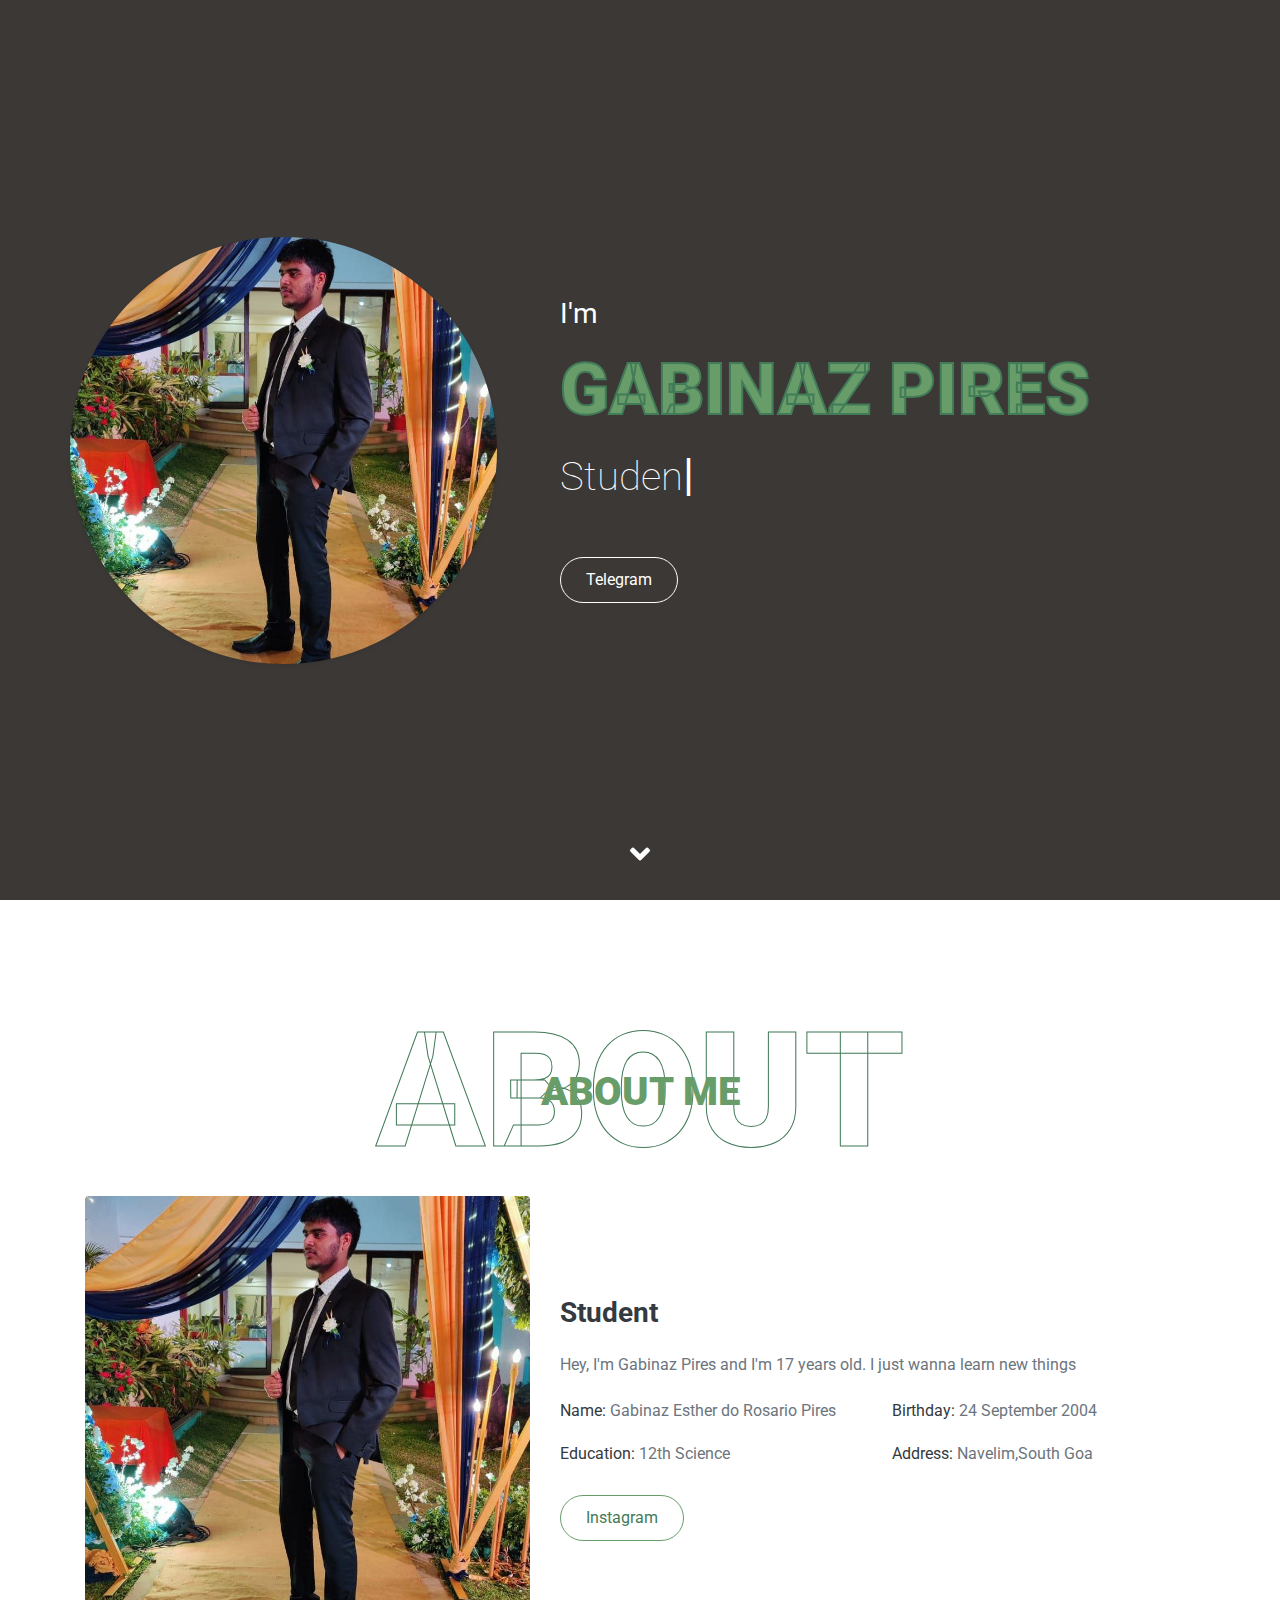
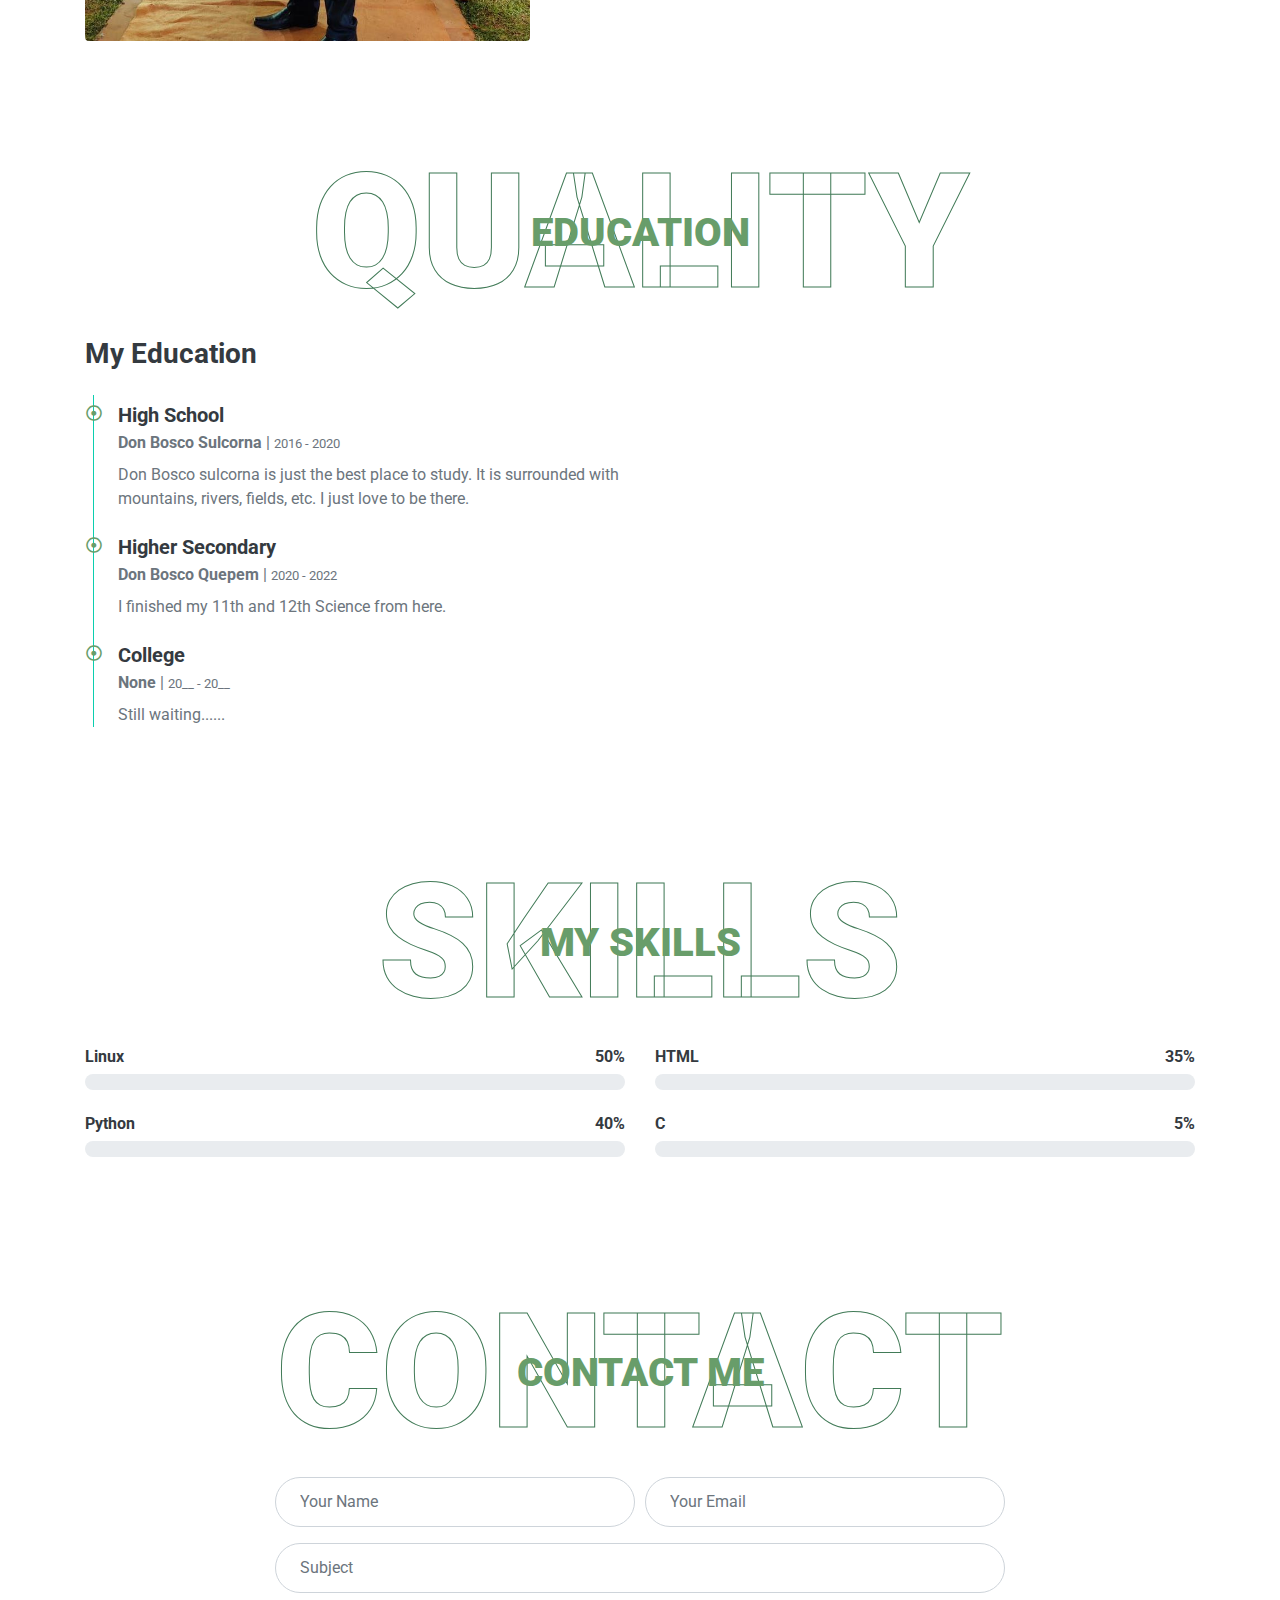
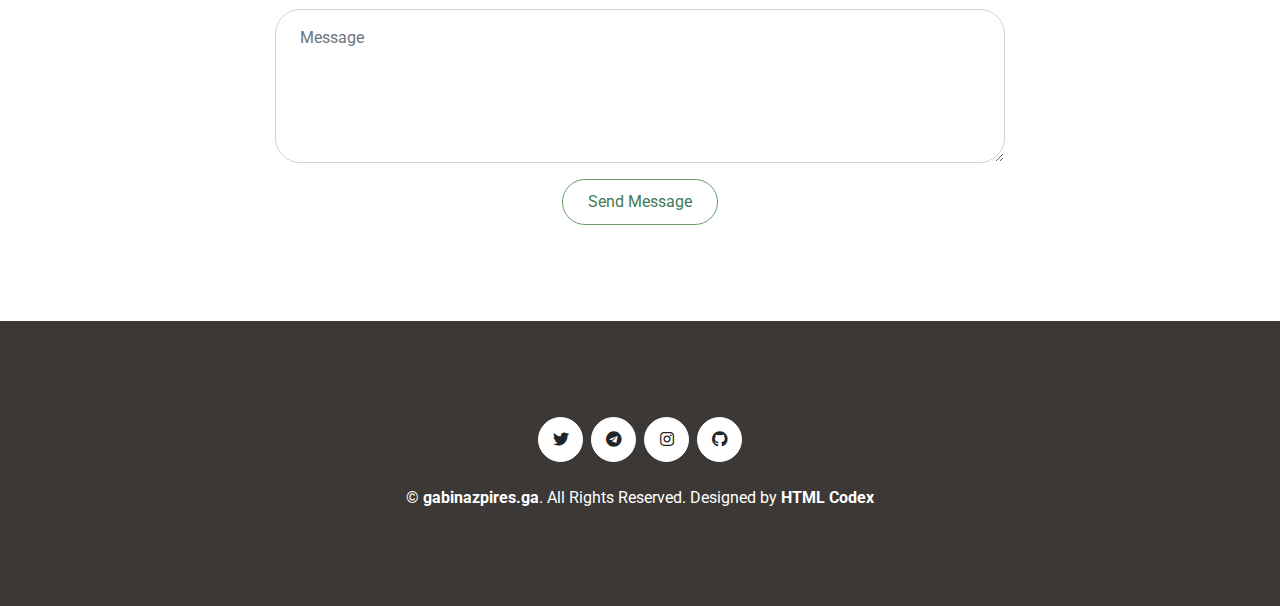
==== commit 9b24c536: "new change" ====
--- a/index.html
+++ b/index.html
@@ -112,7 +112,7 @@
                         <div class="position-relative mb-4">
                             <i class="far fa-dot-circle text-primary position-absolute" style="top: 2px; left: -32px;"></i>
                             <h5 class="font-weight-bold mb-1">High School</h5>
-                            <p class="mb-2"><strong>Don Bosco Sulcorna</strong> | <small>2017 - 2020</small></p>
+                            <p class="mb-2"><strong>Don Bosco Sulcorna</strong> | <small>2016 - 2020</small></p>
                             <p>Don Bosco sulcorna is just the best place to study. It is surrounded with mountains, rivers, fields, etc. I just love to be there.</p>
                         </div>
                         <div class="position-relative mb-4">
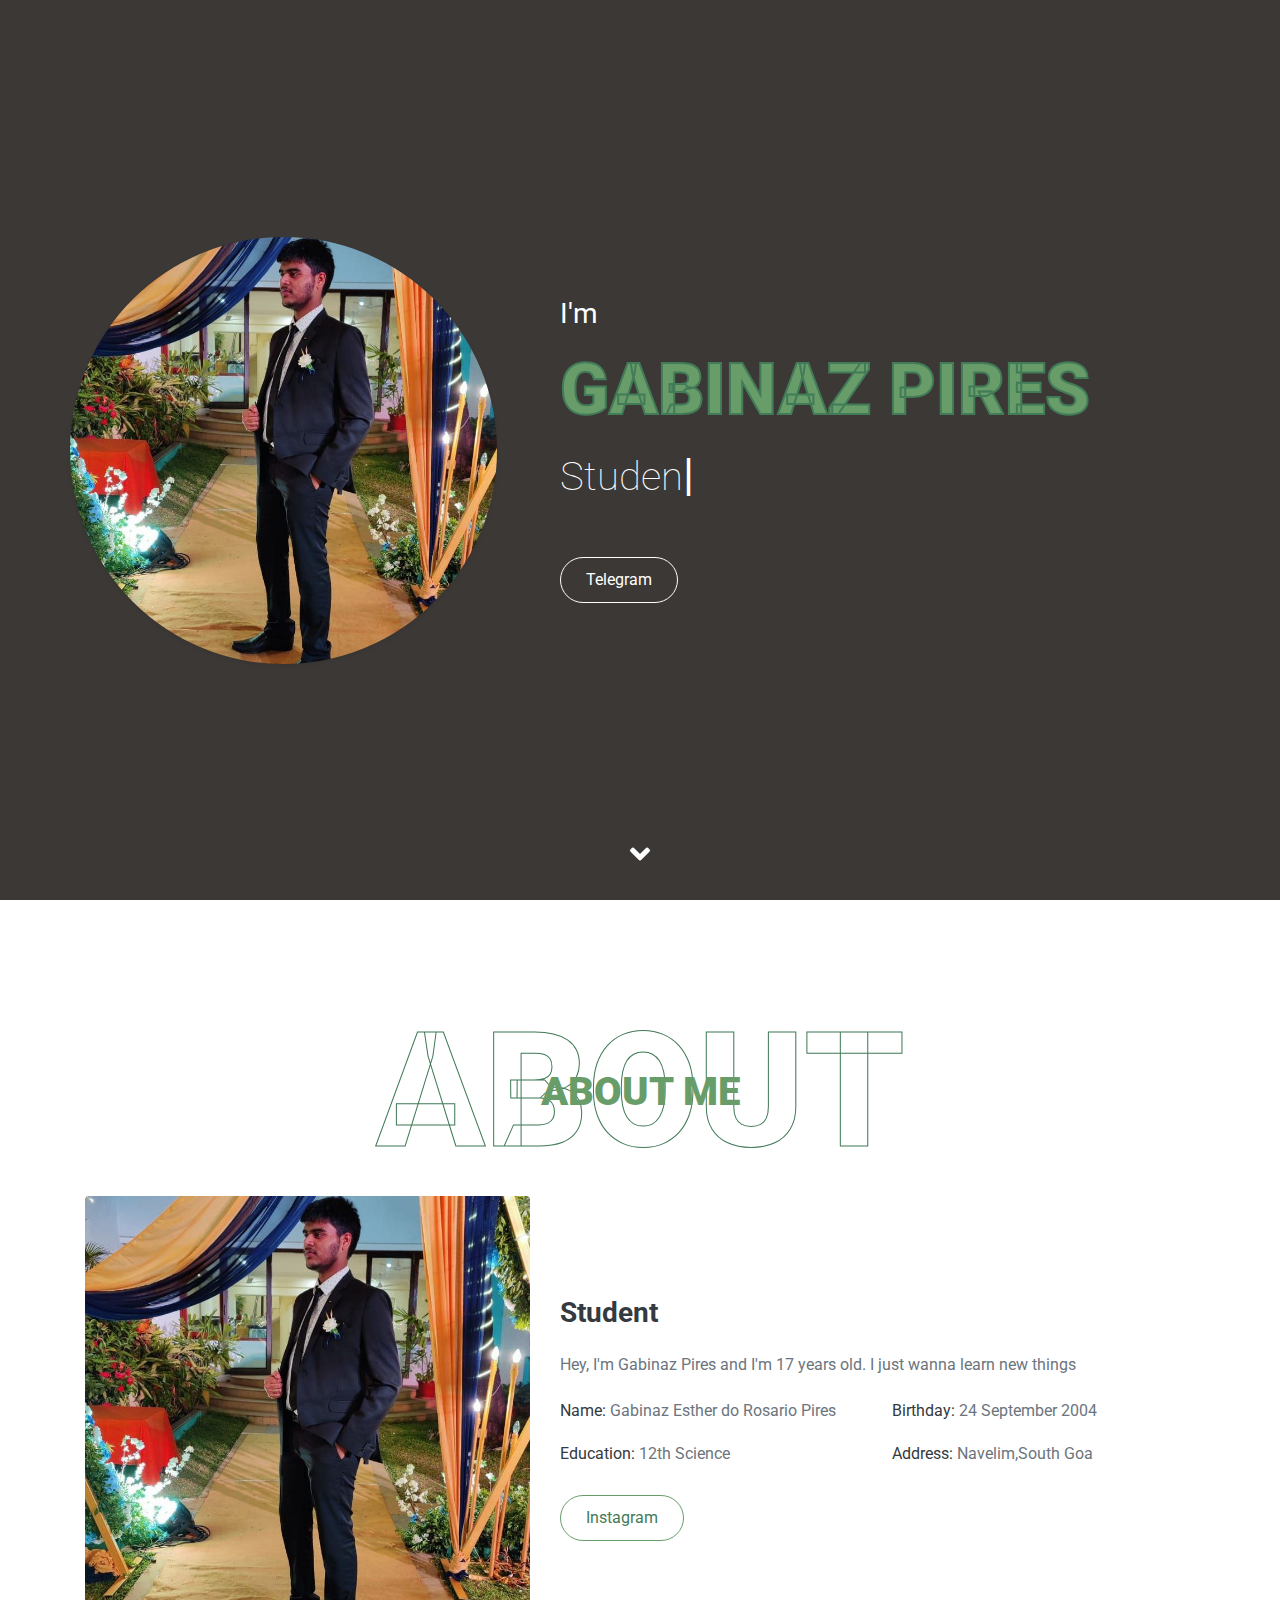
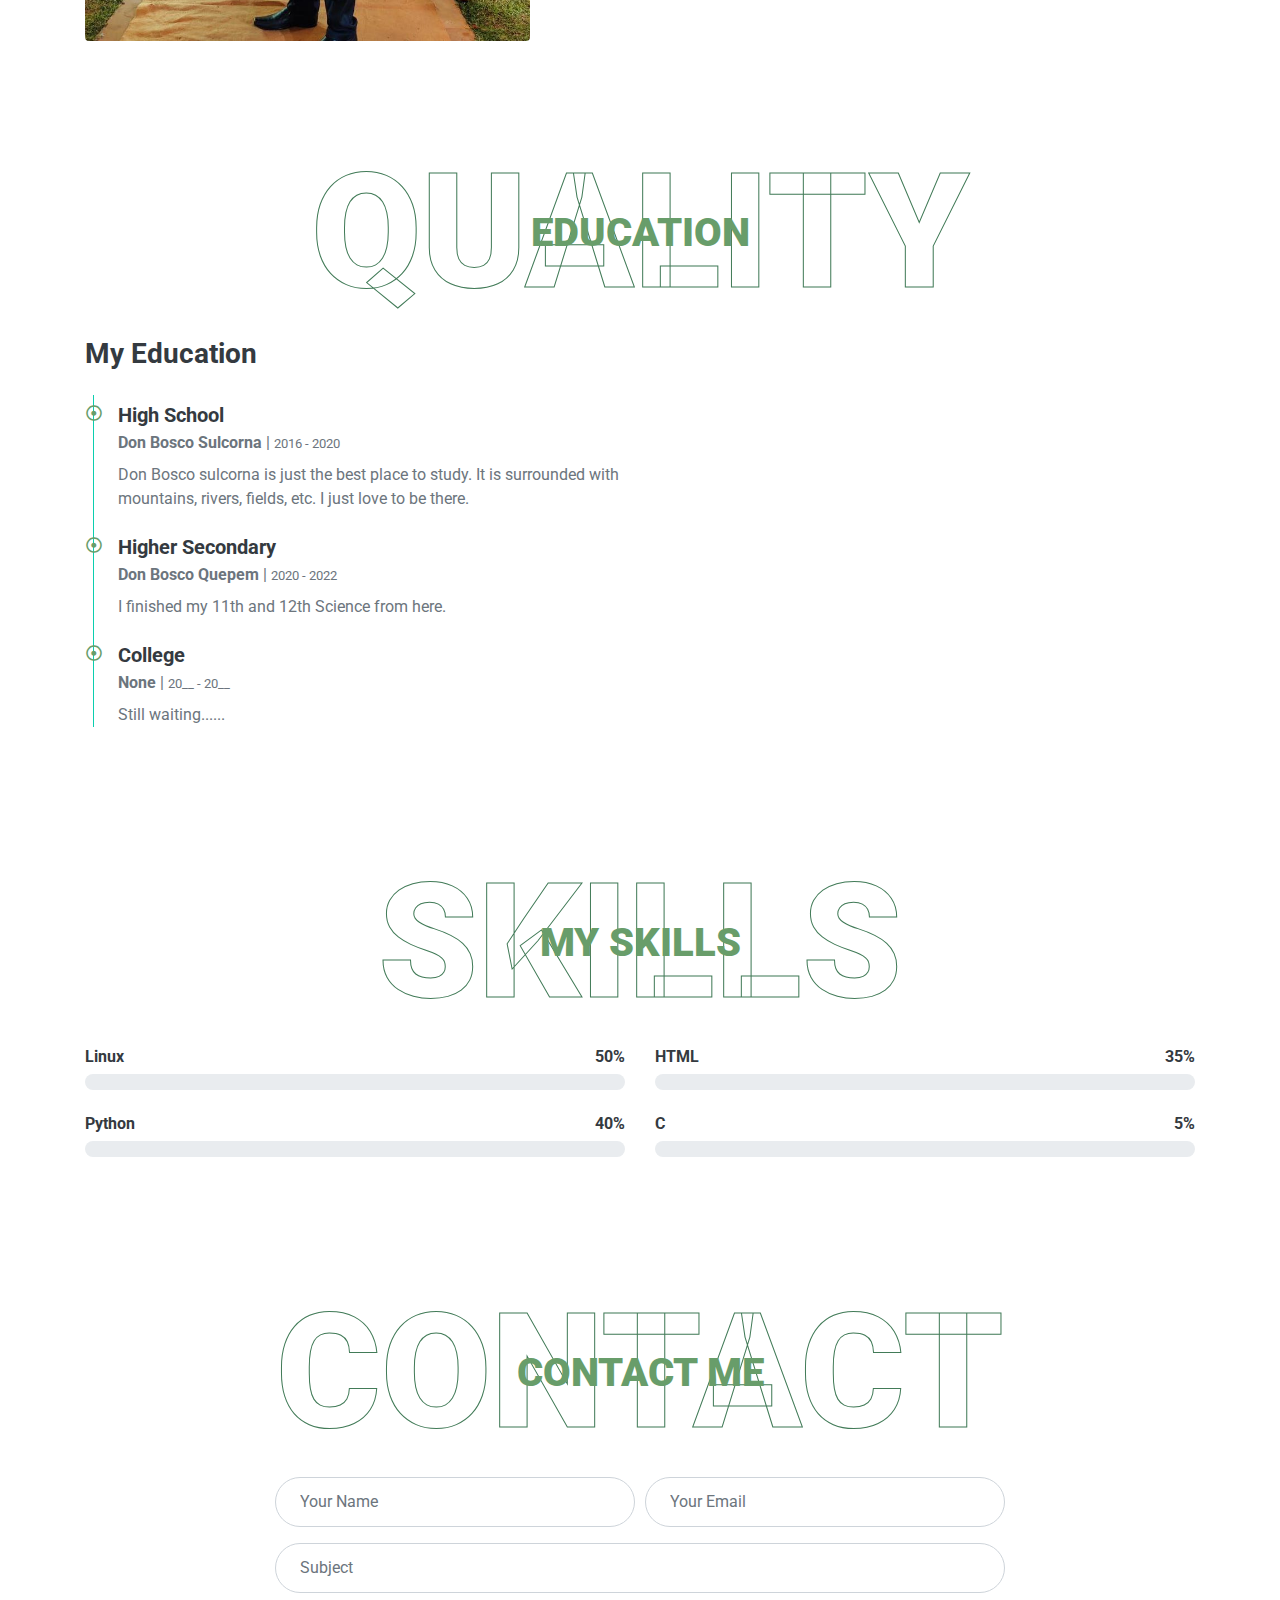
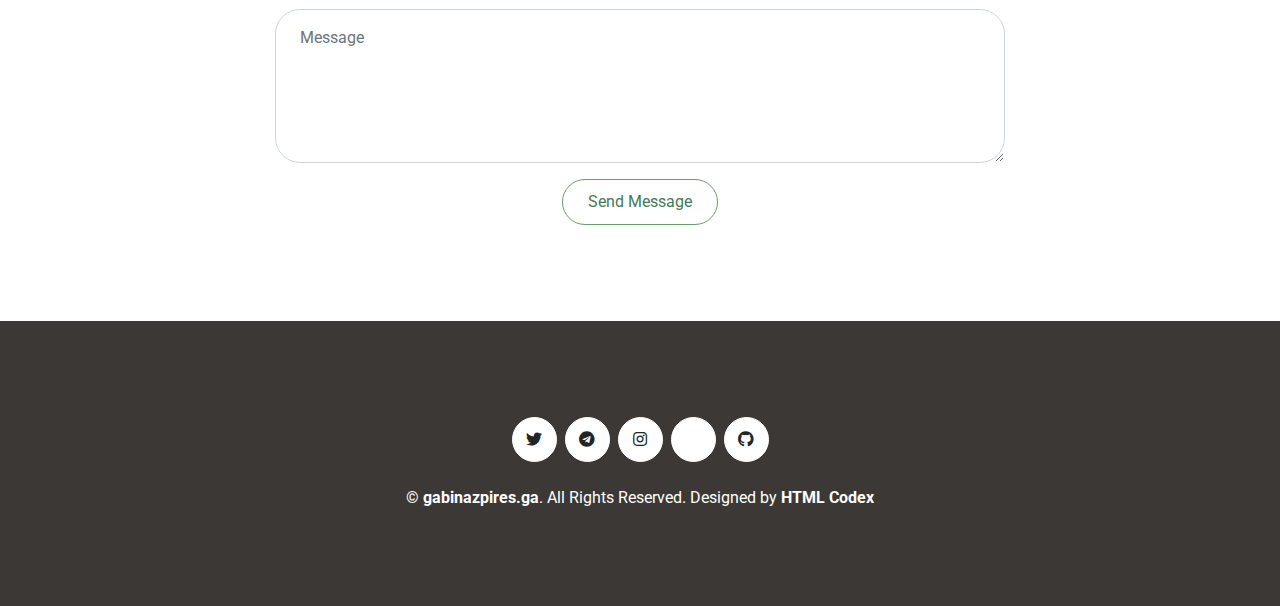
==== commit 57f87ec9: "Added Linkedin" ====
--- a/index.html
+++ b/index.html
@@ -59,7 +59,7 @@
                     <h3 class="text-white font-weight-normal mb-3">I'm</h3>
                     <h1 class="display-3 text-uppercase text-primary mb-2" style="-webkit-text-stroke: 2px #427B58;">Gabinaz Pires</h1>
                     <h1 class="typed-text-output d-inline font-weight-lighter text-white"></h1>
-                    <div class="typed-text d-none">Student, Nerd, Linux user</div>
+                    <div class="typed-text d-none">Student, Nerd, I use Arch BTW, Weeb</div>
                     <div class="d-flex align-items-center justify-content-center justify-content-lg-start pt-5">
                         <a href="https://t.me/Thefatrat1402" class="btn btn-outline-light mr-5">Telegram</a>
                     </div>
@@ -243,6 +243,7 @@
                 <a class="btn btn-light btn-social mr-2" href="https://twitter.com/GabinazP"><i class="fab fa-twitter"></i></a>
                 <a class="btn btn-light btn-social mr-2" href="https://t.me/Thefatrat1402"><i class="fab fa-telegram"></i></a>
                 <a class="btn btn-light btn-social mr-2" href="https://www.instagram.com/gabinazpires/"><i class="fab fa-instagram"></i></a>
+                <a class="btn btn-light btn-social mr-2" href="https://www.linkedin.com/in/gabinaz-pires-552141252"><i class="fab fa-linkdein"></i></a>
                 <a class="btn btn-light btn-social" href="https://github.com/thefatrat1402"><i class="fab fa-github"></i></a>
             </div>
             <p class="m-0">&copy; <a class="text-white font-weight-bold" href="https://gabinazpires.ga">gabinazpires.ga</a>. All Rights Reserved. Designed by <a class="text-white font-weight-bold" href="https://htmlcodex.com">HTML Codex</a>
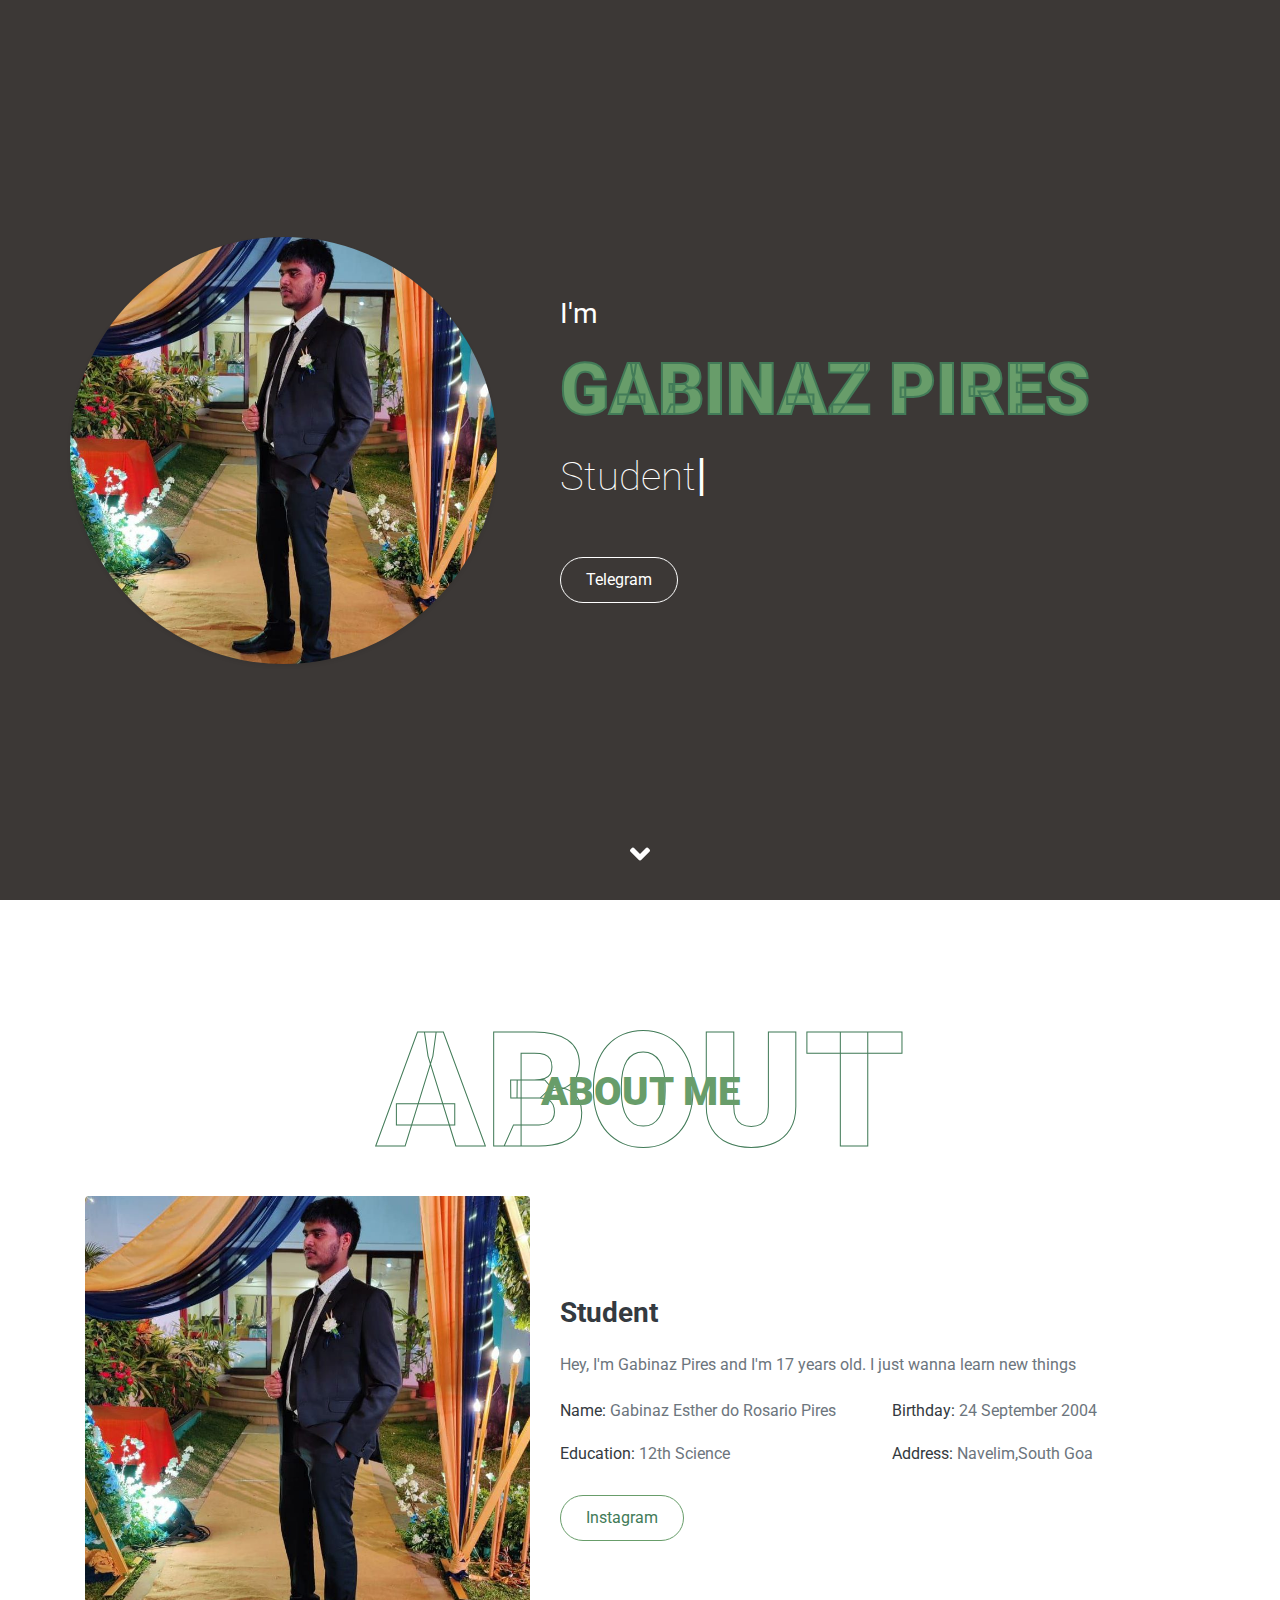
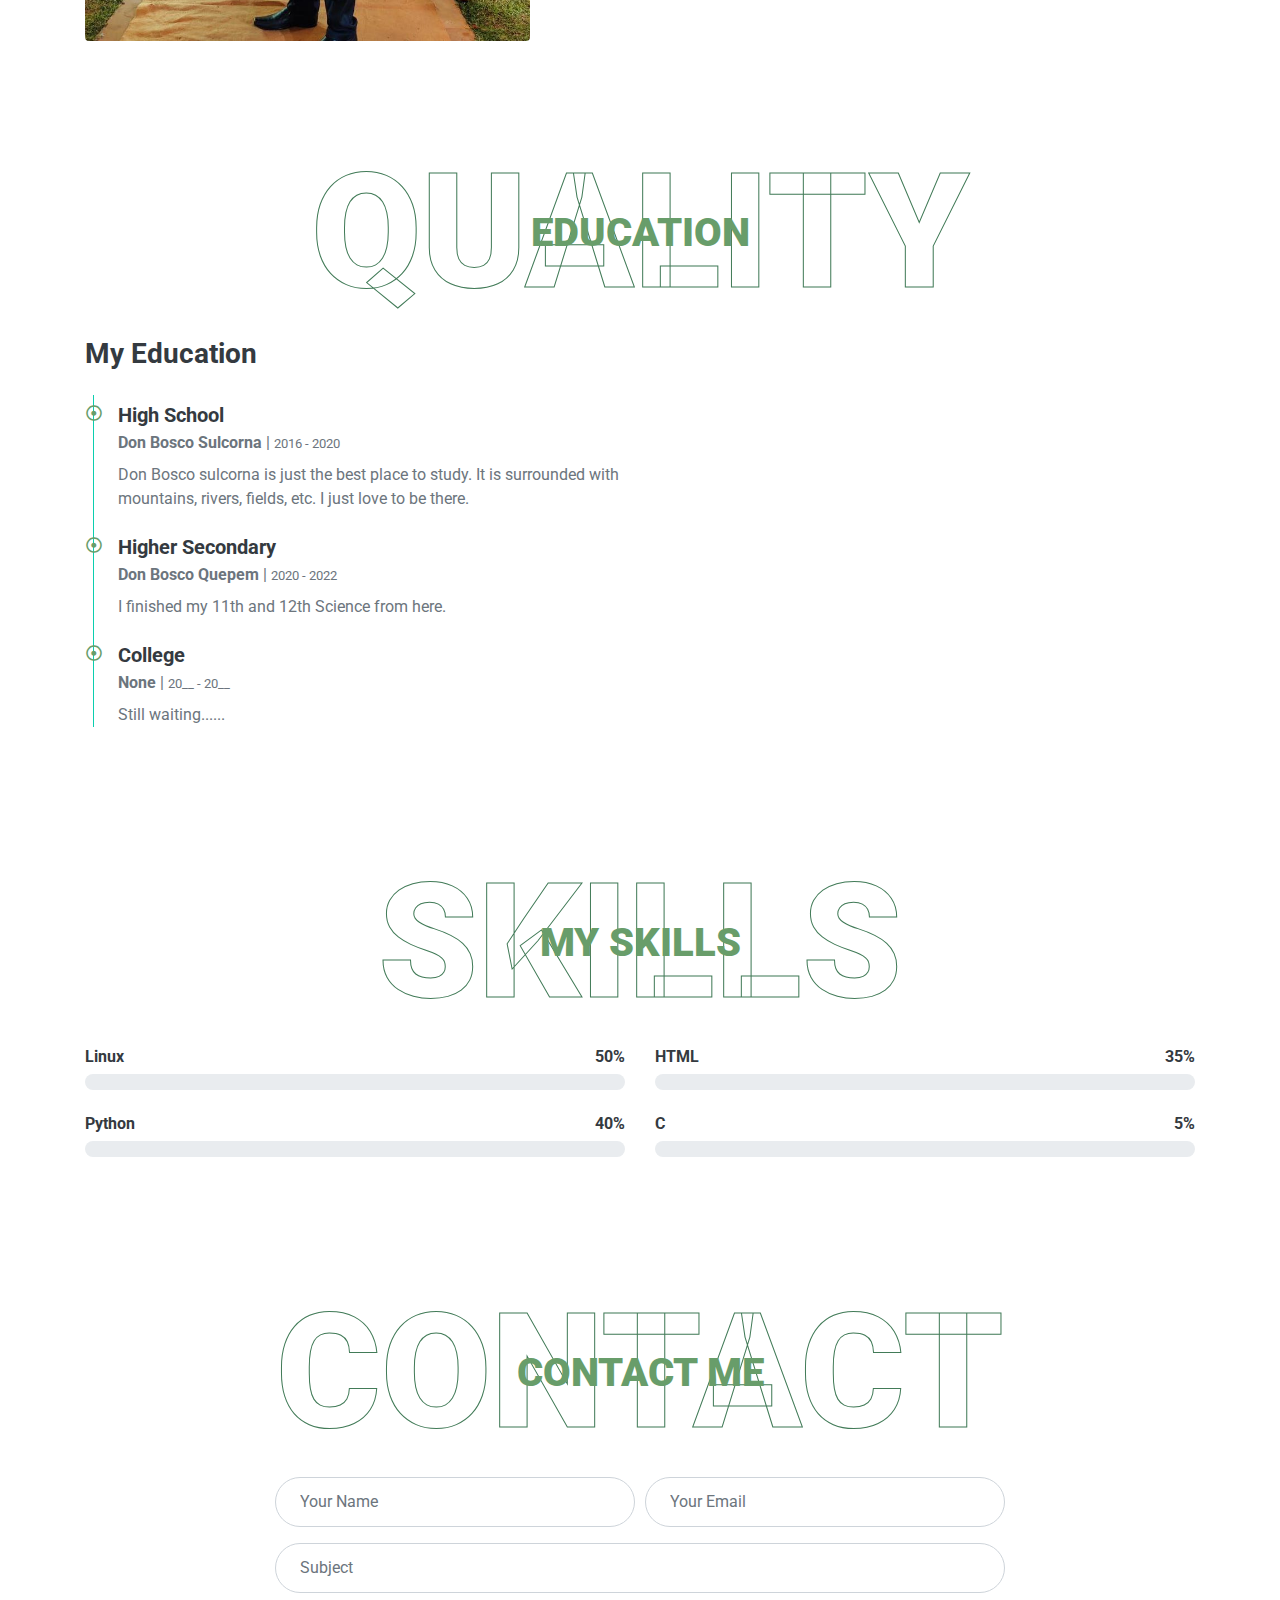
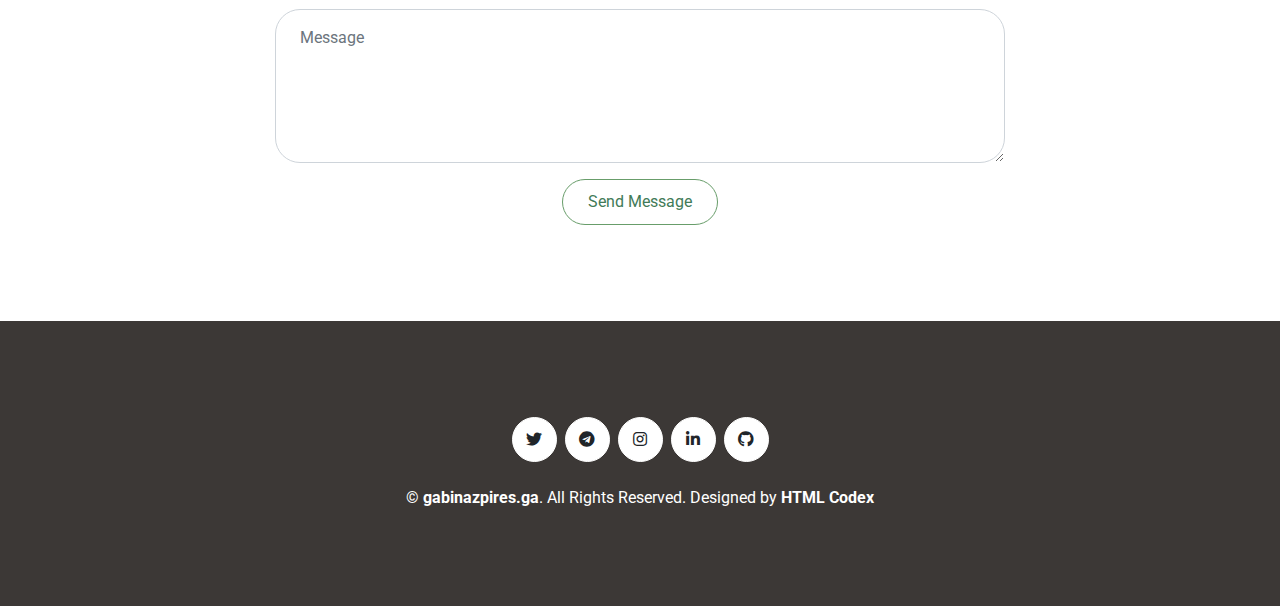
==== commit 28f16b83: "Added Linkedin" ====
--- a/index.html
+++ b/index.html
@@ -243,7 +243,7 @@
                 <a class="btn btn-light btn-social mr-2" href="https://twitter.com/GabinazP"><i class="fab fa-twitter"></i></a>
                 <a class="btn btn-light btn-social mr-2" href="https://t.me/Thefatrat1402"><i class="fab fa-telegram"></i></a>
                 <a class="btn btn-light btn-social mr-2" href="https://www.instagram.com/gabinazpires/"><i class="fab fa-instagram"></i></a>
-                <a class="btn btn-light btn-social mr-2" href="https://www.linkedin.com/in/gabinaz-pires-552141252"><i class="fab fa-linkdein"></i></a>
+                <a class="btn btn-light btn-social mr-2" href="https://www.linkedin.com/in/gabinaz-pires-552141252"><i class="fab fa-linkedin-in"></i></a>
                 <a class="btn btn-light btn-social" href="https://github.com/thefatrat1402"><i class="fab fa-github"></i></a>
             </div>
             <p class="m-0">&copy; <a class="text-white font-weight-bold" href="https://gabinazpires.ga">gabinazpires.ga</a>. All Rights Reserved. Designed by <a class="text-white font-weight-bold" href="https://htmlcodex.com">HTML Codex</a>
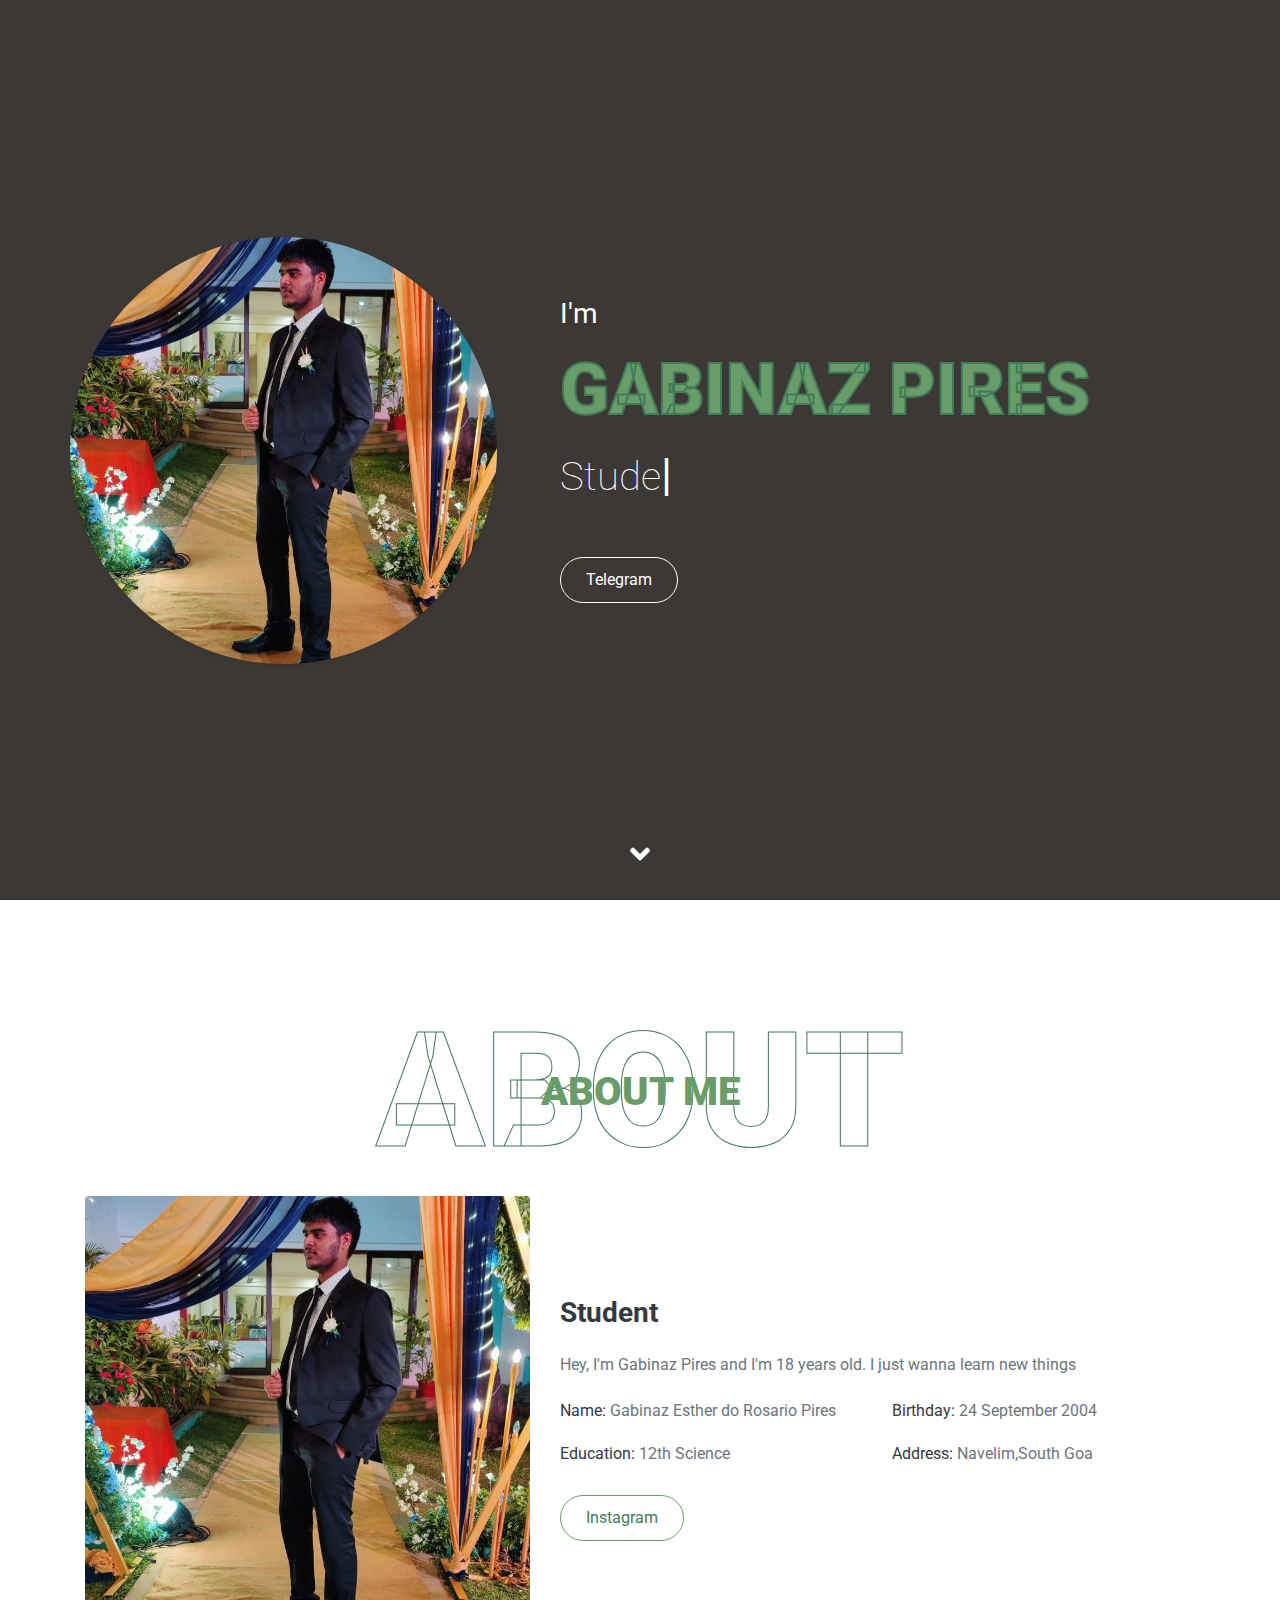
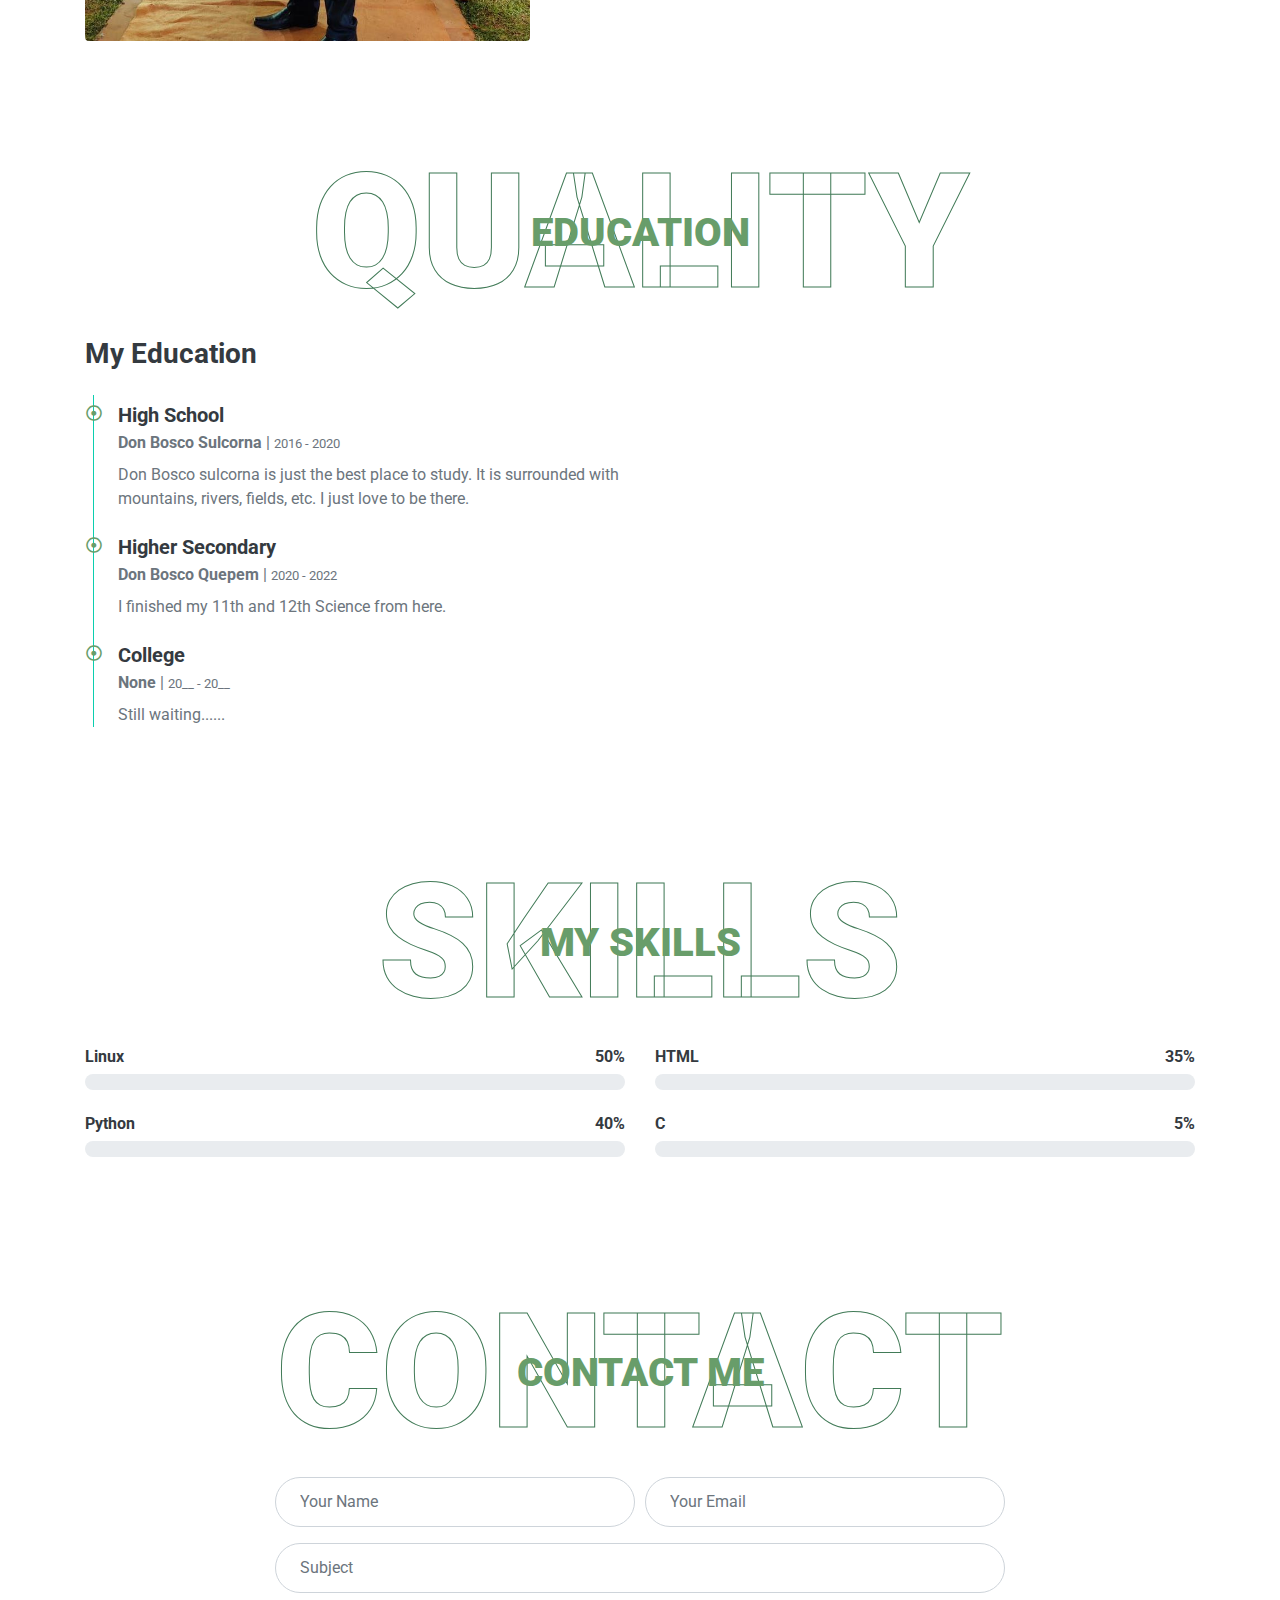
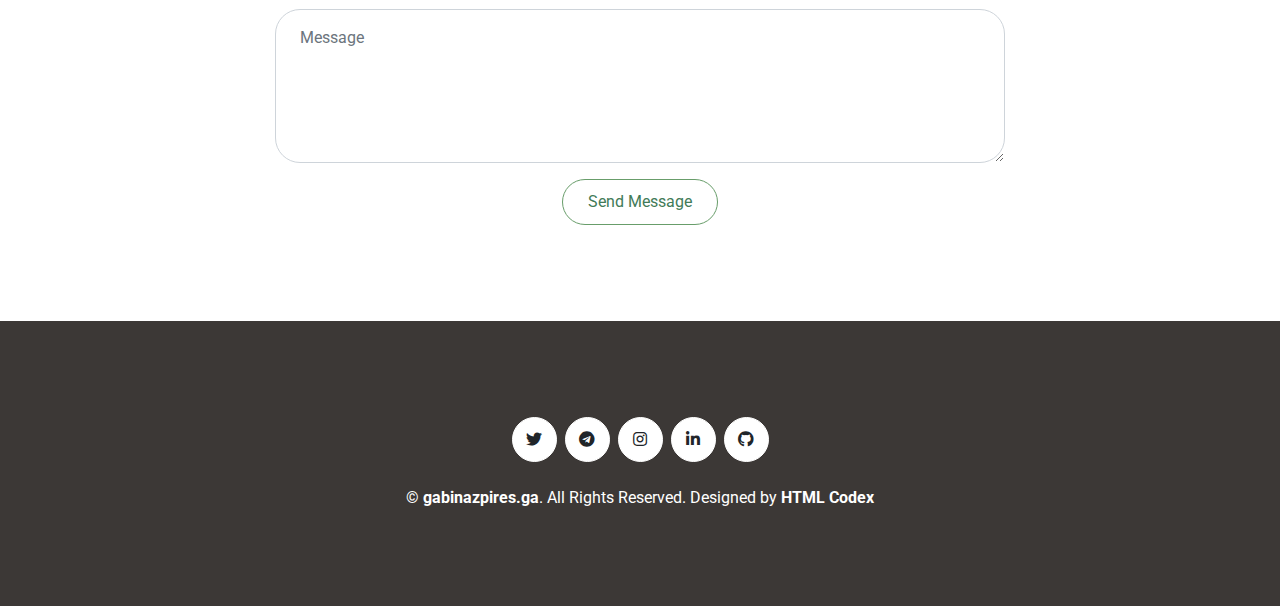
==== commit d26893f9: "Changed Age" ====
--- a/index.html
+++ b/index.html
@@ -13,7 +13,7 @@
 
     <!-- Google Web Fonts -->
     <link rel="preconnect" href="https://fonts.gstatic.com">
-    <link href="https://fonts.googleapis.com/css2?family=Roboto:wght@300;400;500;700;900&display=swap" rel="stylesheet"> 
+    <link href="https://fonts.googleapis.com/css2?family=Roboto:wght@300;400;500;700;900&display=swap" rel="stylesheet">
 
     <!-- Font Awesome -->
     <link href="https://cdnjs.cloudflare.com/ajax/libs/font-awesome/5.10.0/css/all.min.css" rel="stylesheet">
@@ -83,7 +83,7 @@
                 </div>
                 <div class="col-lg-7">
                     <h3 class="mb-4">Student</h3>
-                    <p>Hey, I'm Gabinaz Pires and I'm 17 years old. I just wanna learn new things </p>
+                    <p>Hey, I'm Gabinaz Pires and I'm 18 years old. I just wanna learn new things </p>
                     <div class="row mb-3">
                         <div class="col-sm-6 py-2"><h6>Name: <span class="text-secondary">Gabinaz Esther do Rosario Pires</span></h6></div>
                         <div class="col-sm-6 py-2"><h6>Birthday: <span class="text-secondary">24 September 2004</span></h6></div>
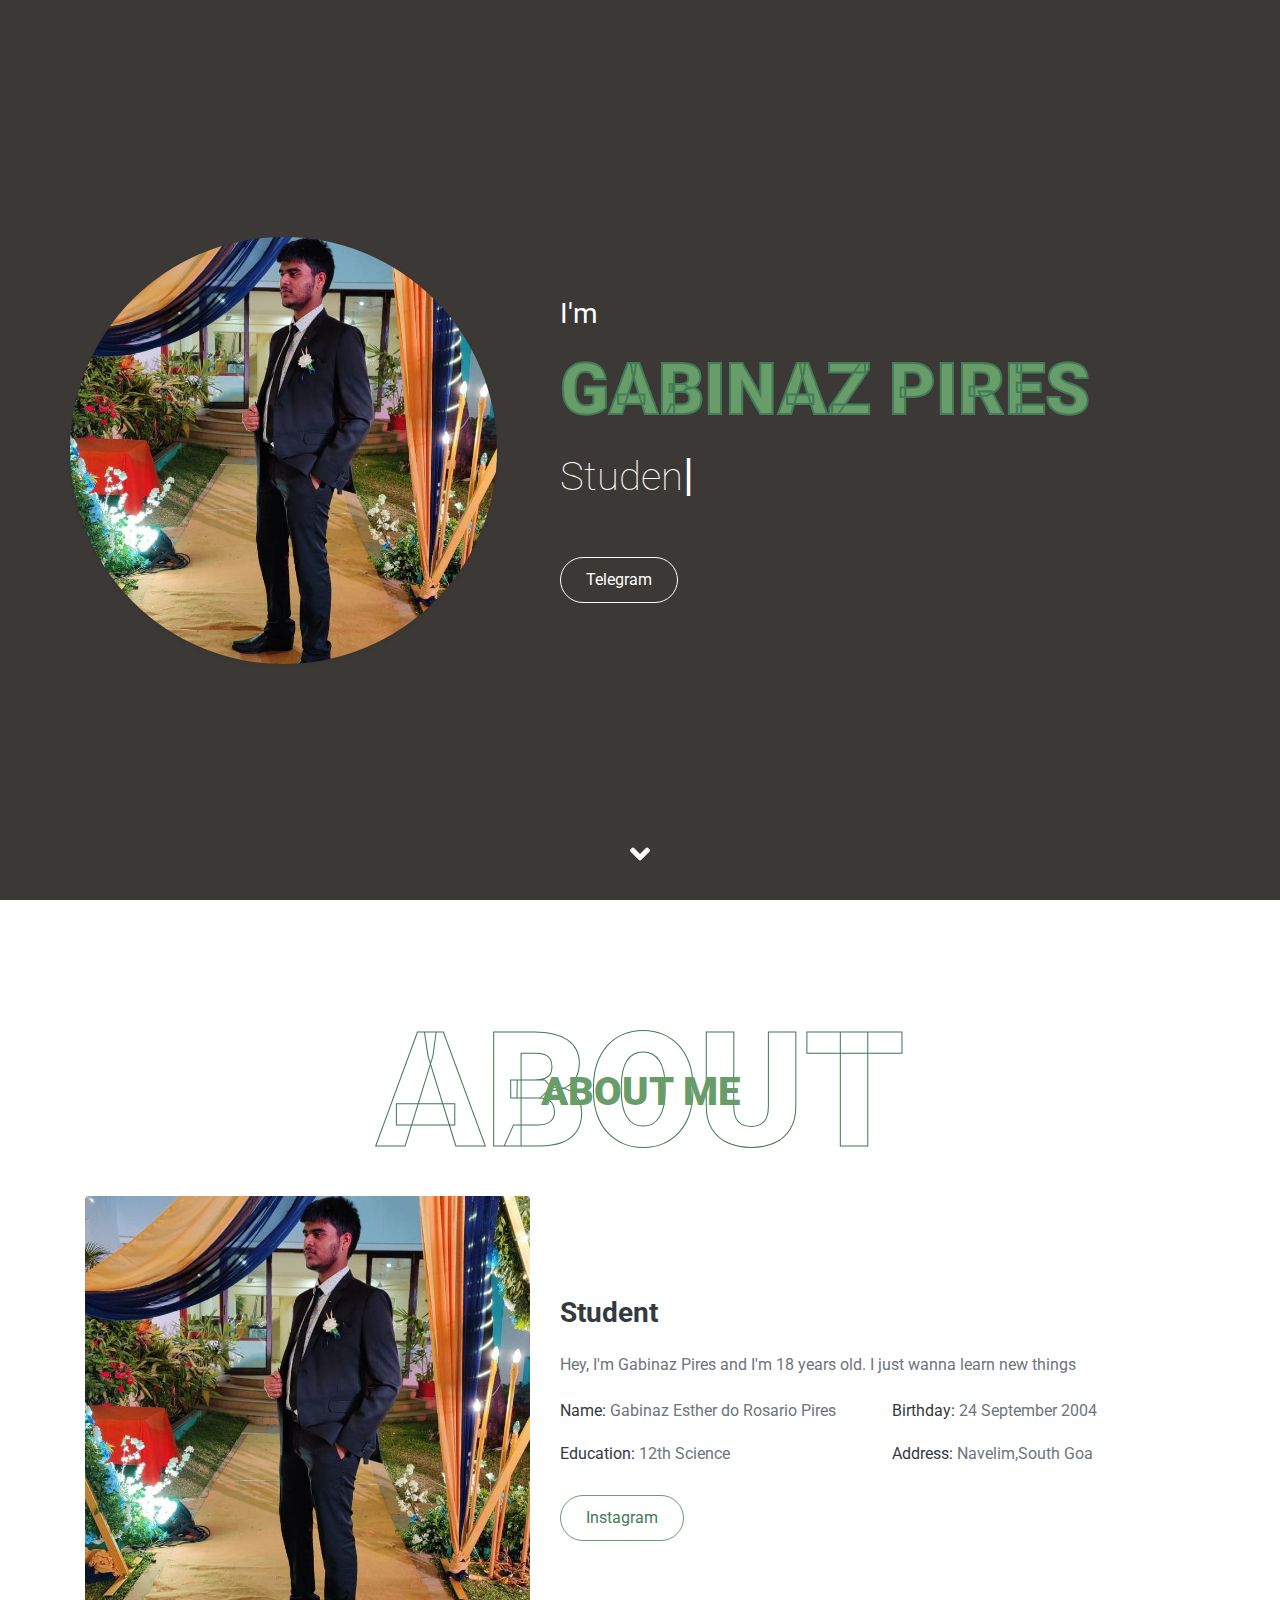
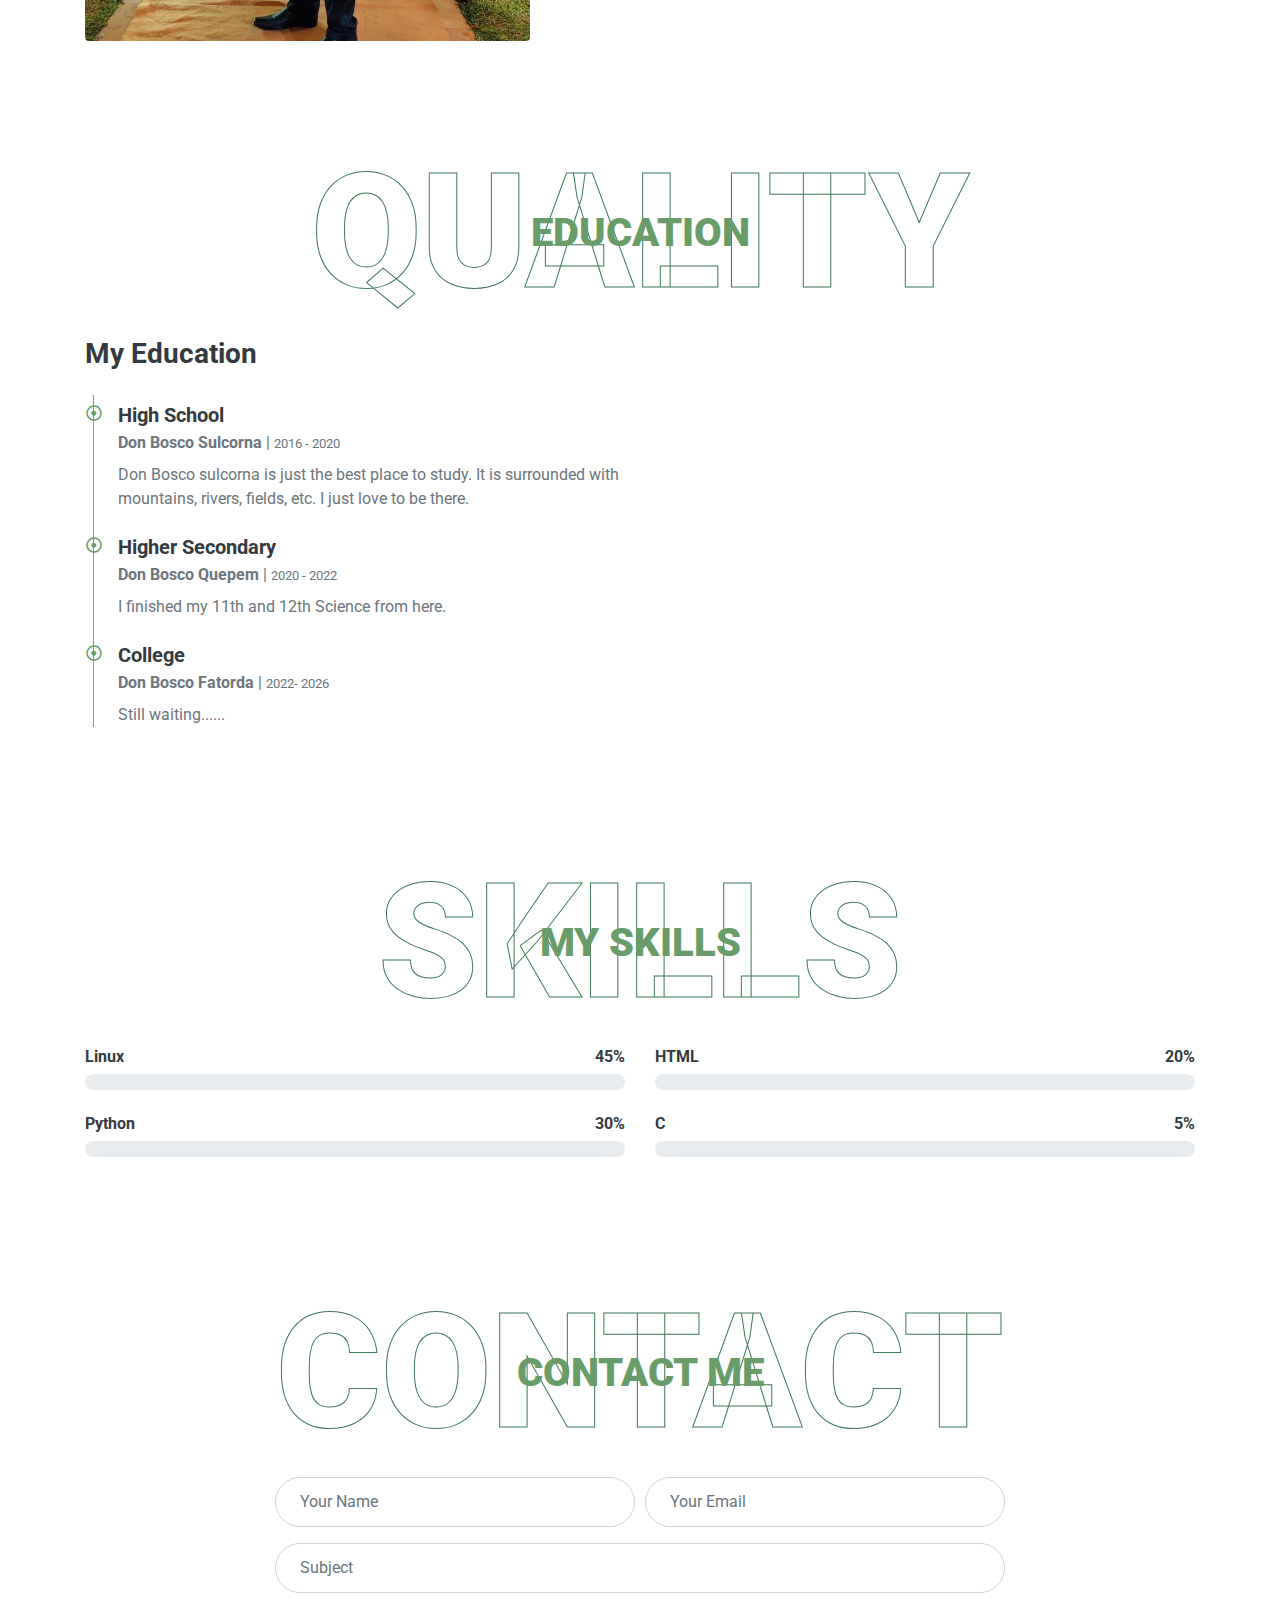
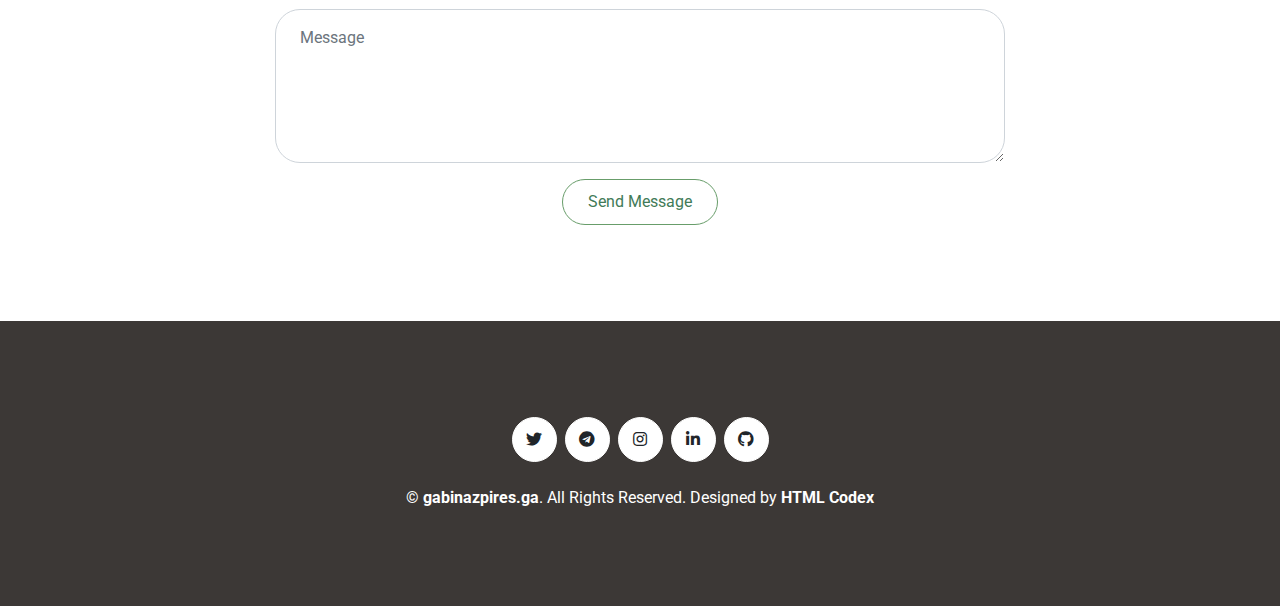
==== commit f5926358: "Small additions" ====
--- a/index.html
+++ b/index.html
@@ -124,7 +124,7 @@
                         <div class="position-relative mb-4">
                             <i class="far fa-dot-circle text-primary position-absolute" style="top: 2px; left: -32px;"></i>
                             <h5 class="font-weight-bold mb-1">College</h5>
-                            <p class="mb-2"><strong>None</strong> | <small>20__ - 20__</small></p>
+                            <p class="mb-2"><strong>Don Bosco Fatorda</strong> | <small>2022- 2026</small></p>
                             <p>Still waiting......</p>
                         </div>
                     </div>
@@ -147,7 +147,7 @@
                     <div class="skill mb-4">
                         <div class="d-flex justify-content-between">
                             <h6 class="font-weight-bold">Linux</h6>
-                            <h6 class="font-weight-bold">50%</h6>
+                            <h6 class="font-weight-bold">45%</h6>
                         </div>
                         <div class="progress">
                             <div class="progress-bar bg-primary" role="progressbar" aria-valuenow="50" aria-valuemin="0" aria-valuemax="100"></div>
@@ -156,7 +156,7 @@
                     <div class="skill mb-4">
                         <div class="d-flex justify-content-between">
                             <h6 class="font-weight-bold">Python</h6>
-                            <h6 class="font-weight-bold">40%</h6>
+                            <h6 class="font-weight-bold">30%</h6>
                         </div>
                         <div class="progress">
                             <div class="progress-bar bg-warning" role="progressbar" aria-valuenow="40" aria-valuemin="0" aria-valuemax="100"></div>
@@ -167,7 +167,7 @@
                     <div class="skill mb-4">
                         <div class="d-flex justify-content-between">
                             <h6 class="font-weight-bold">HTML</h6>
-                            <h6 class="font-weight-bold">35%</h6>
+                            <h6 class="font-weight-bold">20%</h6>
                         </div>
                         <div class="progress">
                             <div class="progress-bar bg-danger" role="progressbar" aria-valuenow="35" aria-valuemin="0" aria-valuemax="100"></div>
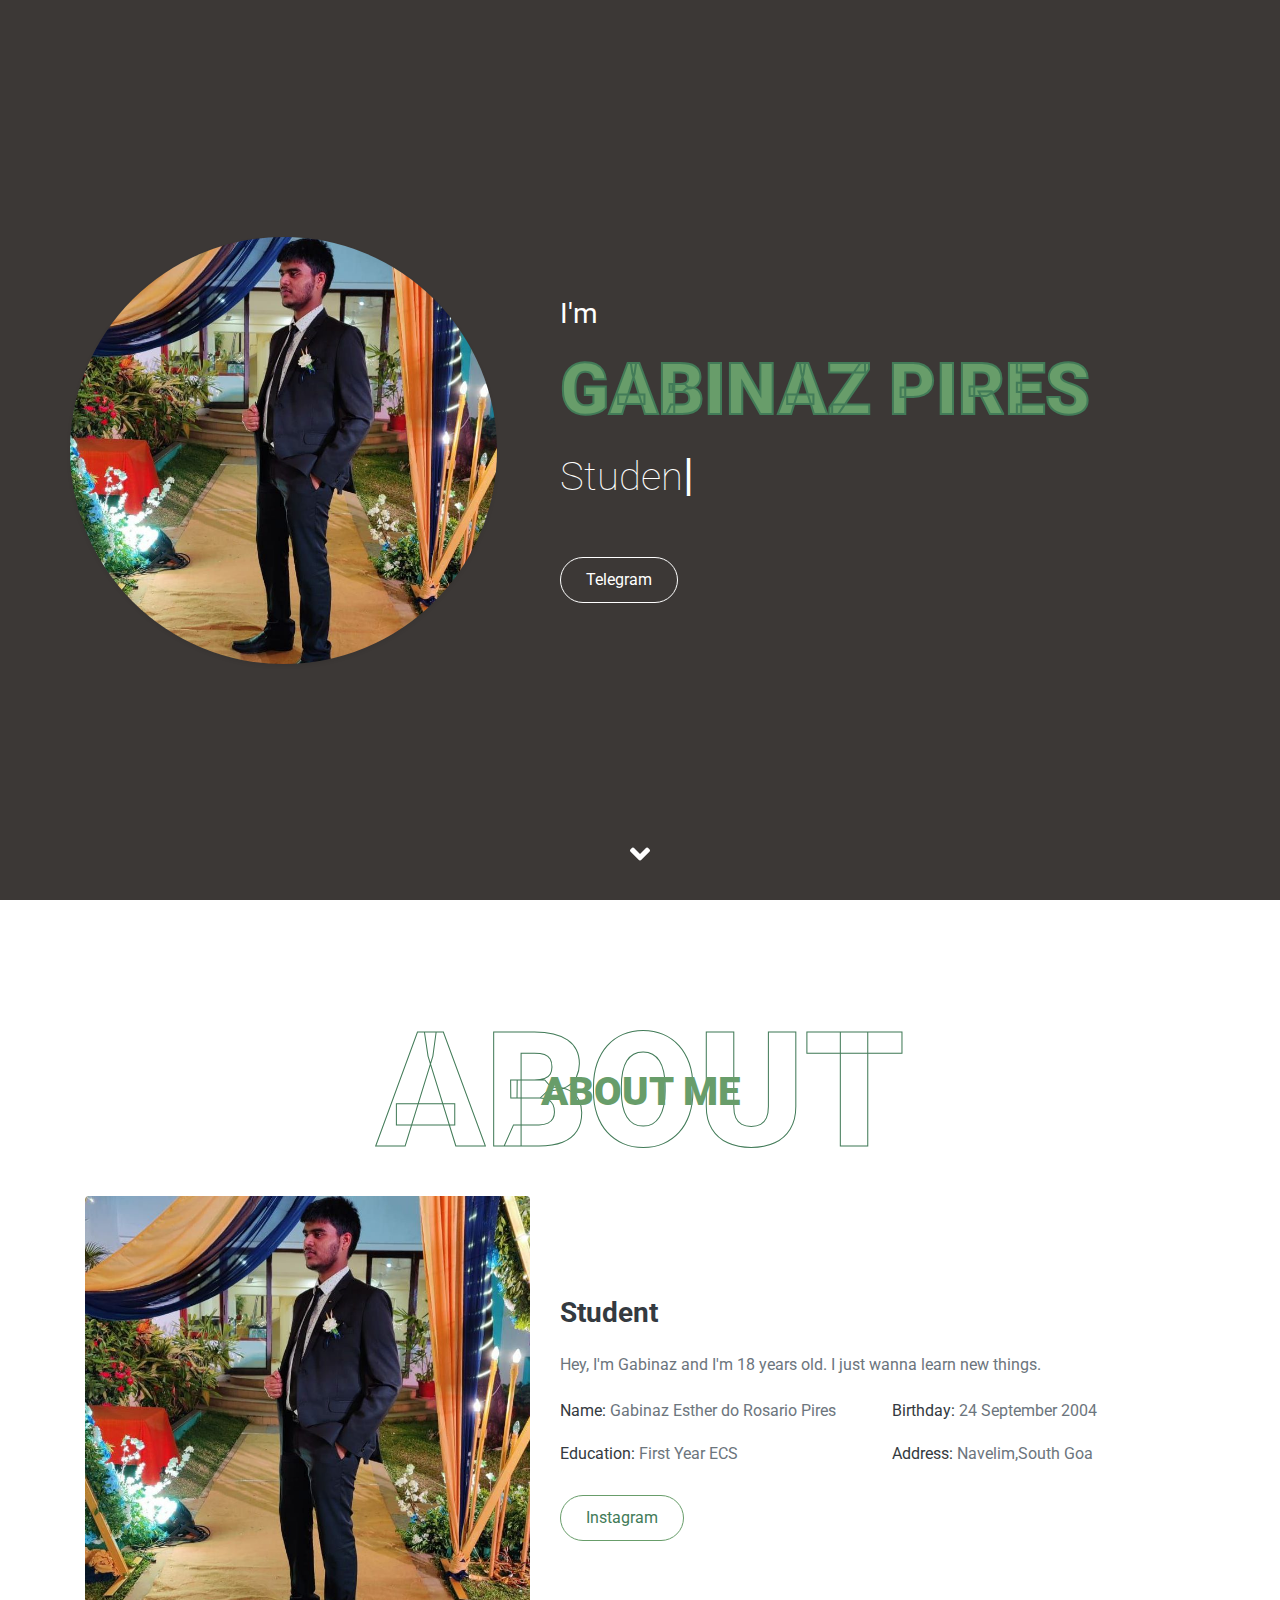
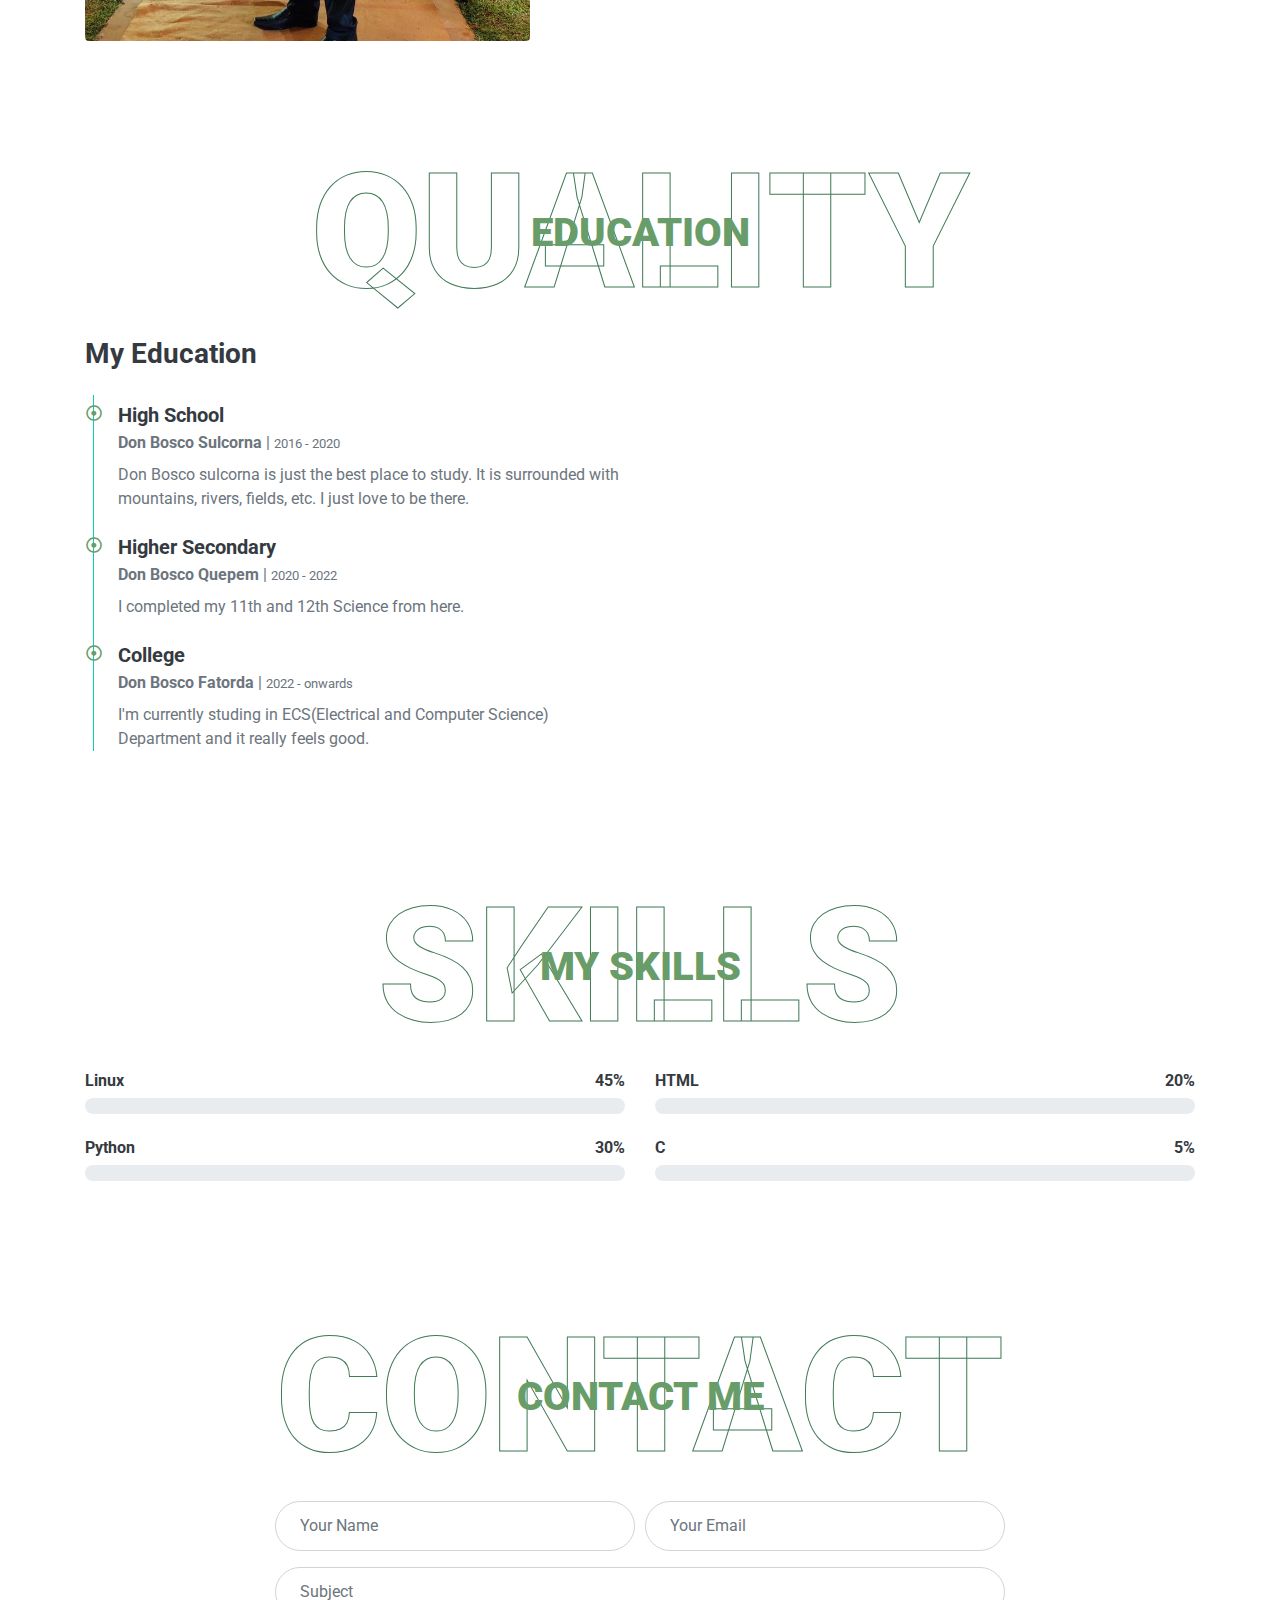
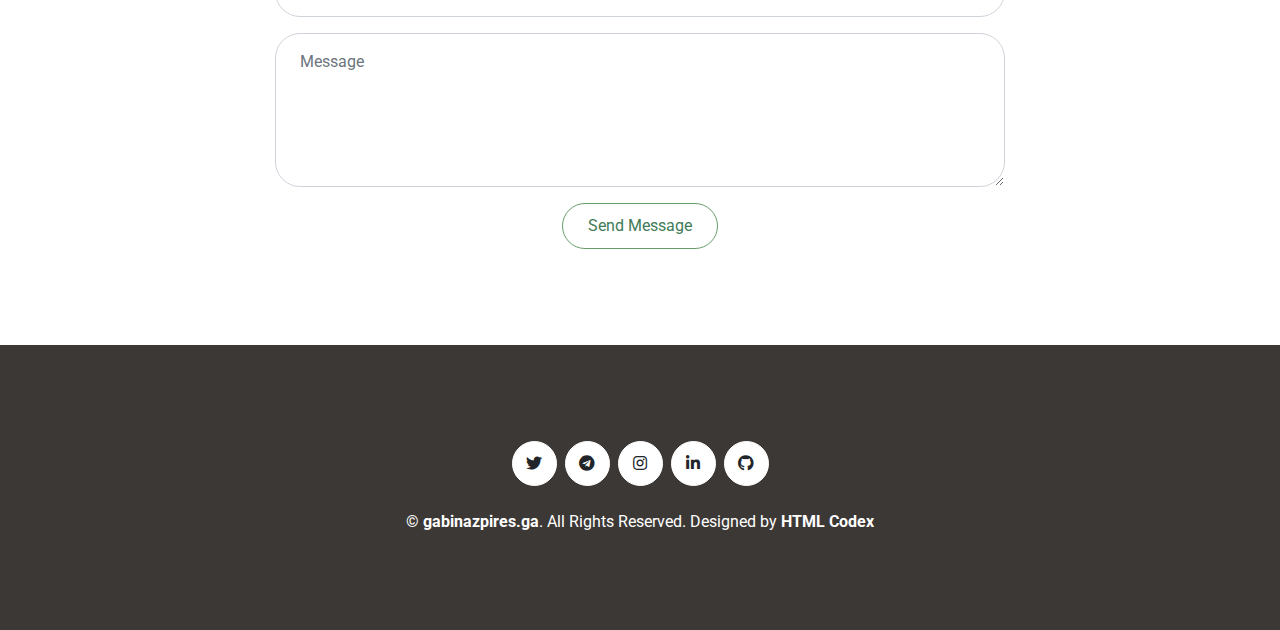
==== commit 945ec0d5: "New things added" ====
--- a/index.html
+++ b/index.html
@@ -83,11 +83,11 @@
                 </div>
                 <div class="col-lg-7">
                     <h3 class="mb-4">Student</h3>
-                    <p>Hey, I'm Gabinaz Pires and I'm 18 years old. I just wanna learn new things </p>
+                    <p>Hey, I'm Gabinaz and I'm 18 years old. I just wanna learn new things. </p>
                     <div class="row mb-3">
                         <div class="col-sm-6 py-2"><h6>Name: <span class="text-secondary">Gabinaz Esther do Rosario Pires</span></h6></div>
                         <div class="col-sm-6 py-2"><h6>Birthday: <span class="text-secondary">24 September 2004</span></h6></div>
-                        <div class="col-sm-6 py-2"><h6>Education: <span class="text-secondary">12th Science</span></h6></div>
+                        <div class="col-sm-6 py-2"><h6>Education: <span class="text-secondary">First Year ECS</span></h6></div>
                         <div class="col-sm-6 py-2"><h6>Address: <span class="text-secondary">Navelim,South Goa</span></h6></div>
                     </div>
                     <a href="https://instagram.com/gabinazpires" class="btn btn-outline-primary mr-4">Instagram</a>
@@ -119,13 +119,13 @@
                             <i class="far fa-dot-circle text-primary position-absolute" style="top: 2px; left: -32px;"></i>
                             <h5 class="font-weight-bold mb-1">Higher Secondary</h5>
                             <p class="mb-2"><strong>Don Bosco Quepem</strong> | <small>2020 - 2022</small></p>
-                            <p>I finished my 11th and 12th Science from here.</p>
+                            <p>I completed my 11th and 12th Science from here.</p>
                         </div>
                         <div class="position-relative mb-4">
                             <i class="far fa-dot-circle text-primary position-absolute" style="top: 2px; left: -32px;"></i>
                             <h5 class="font-weight-bold mb-1">College</h5>
-                            <p class="mb-2"><strong>Don Bosco Fatorda</strong> | <small>2022- 2026</small></p>
-                            <p>Still waiting......</p>
+                            <p class="mb-2"><strong>Don Bosco Fatorda</strong> | <small>2022 - onwards</small></p>
+                            <p>I'm currently studing in ECS(Electrical and Computer Science) Department and it really feels good.</p>
                         </div>
                     </div>
                 </div>
